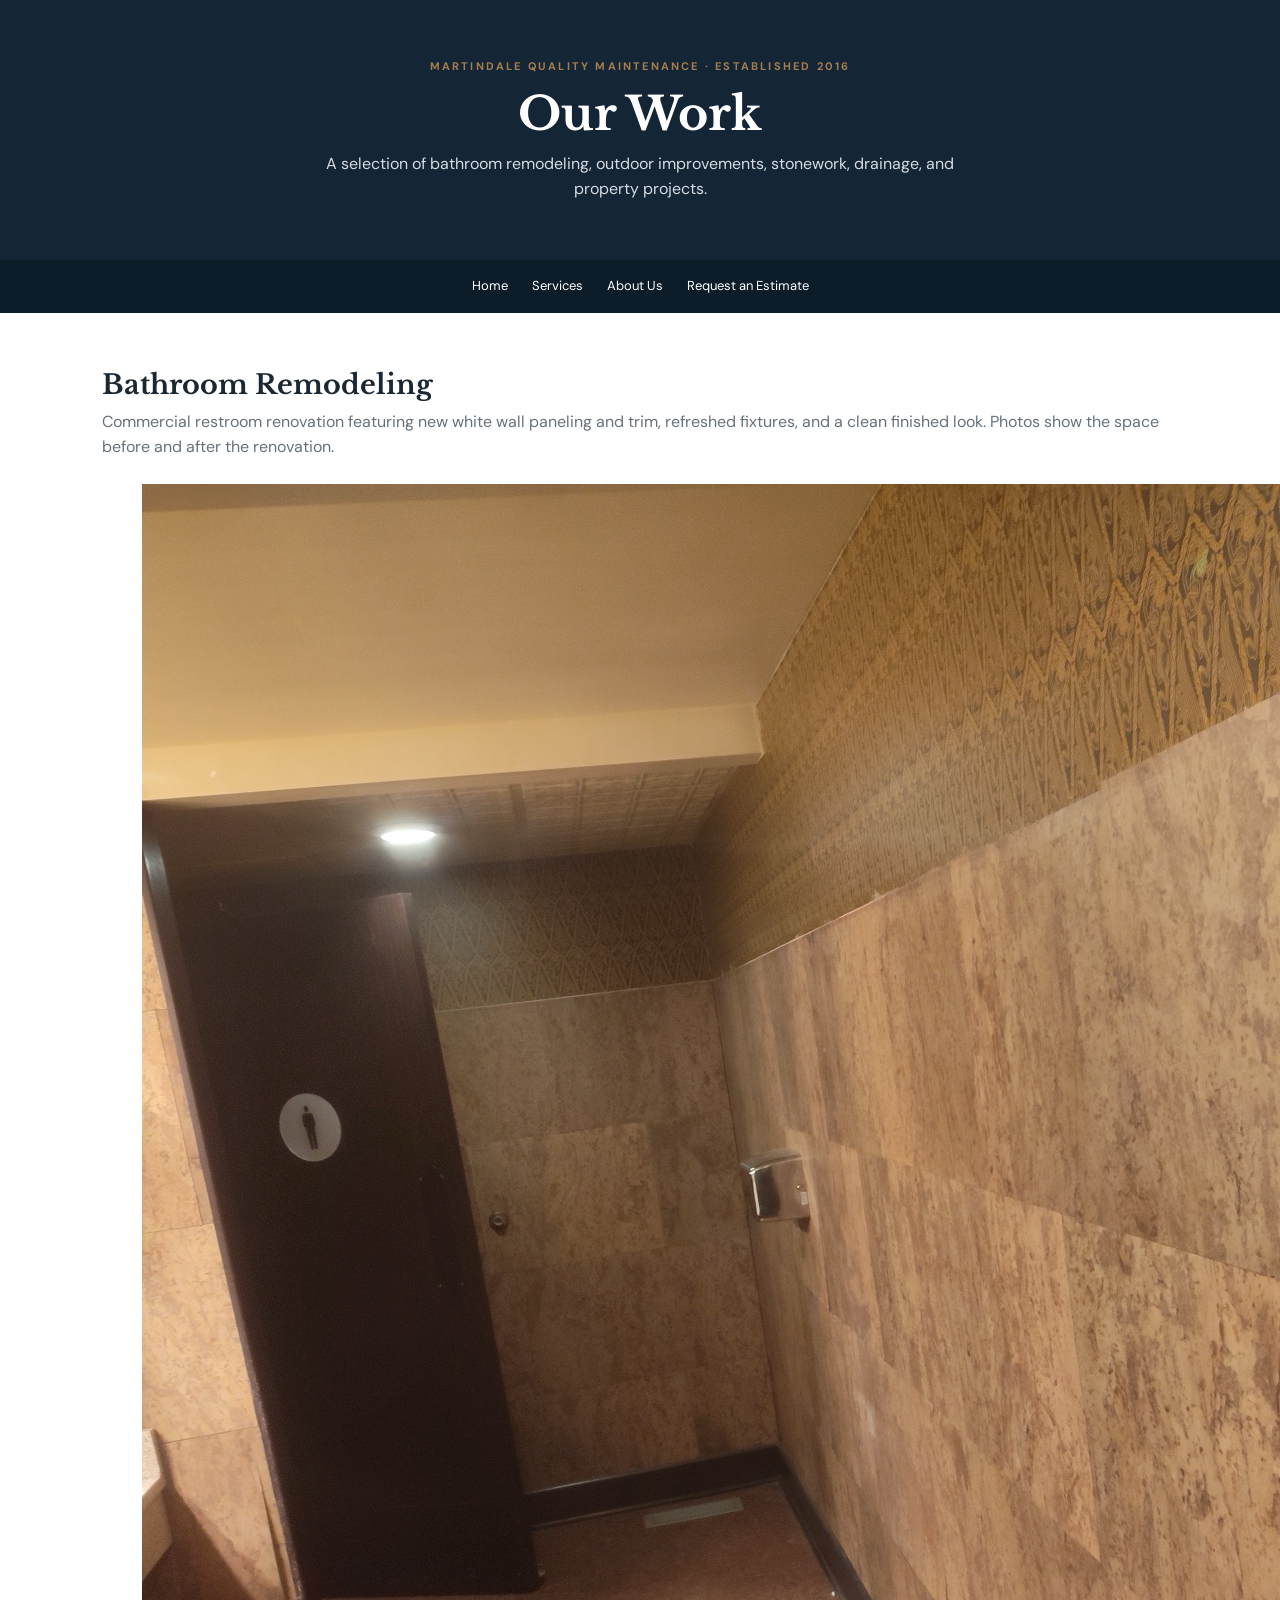
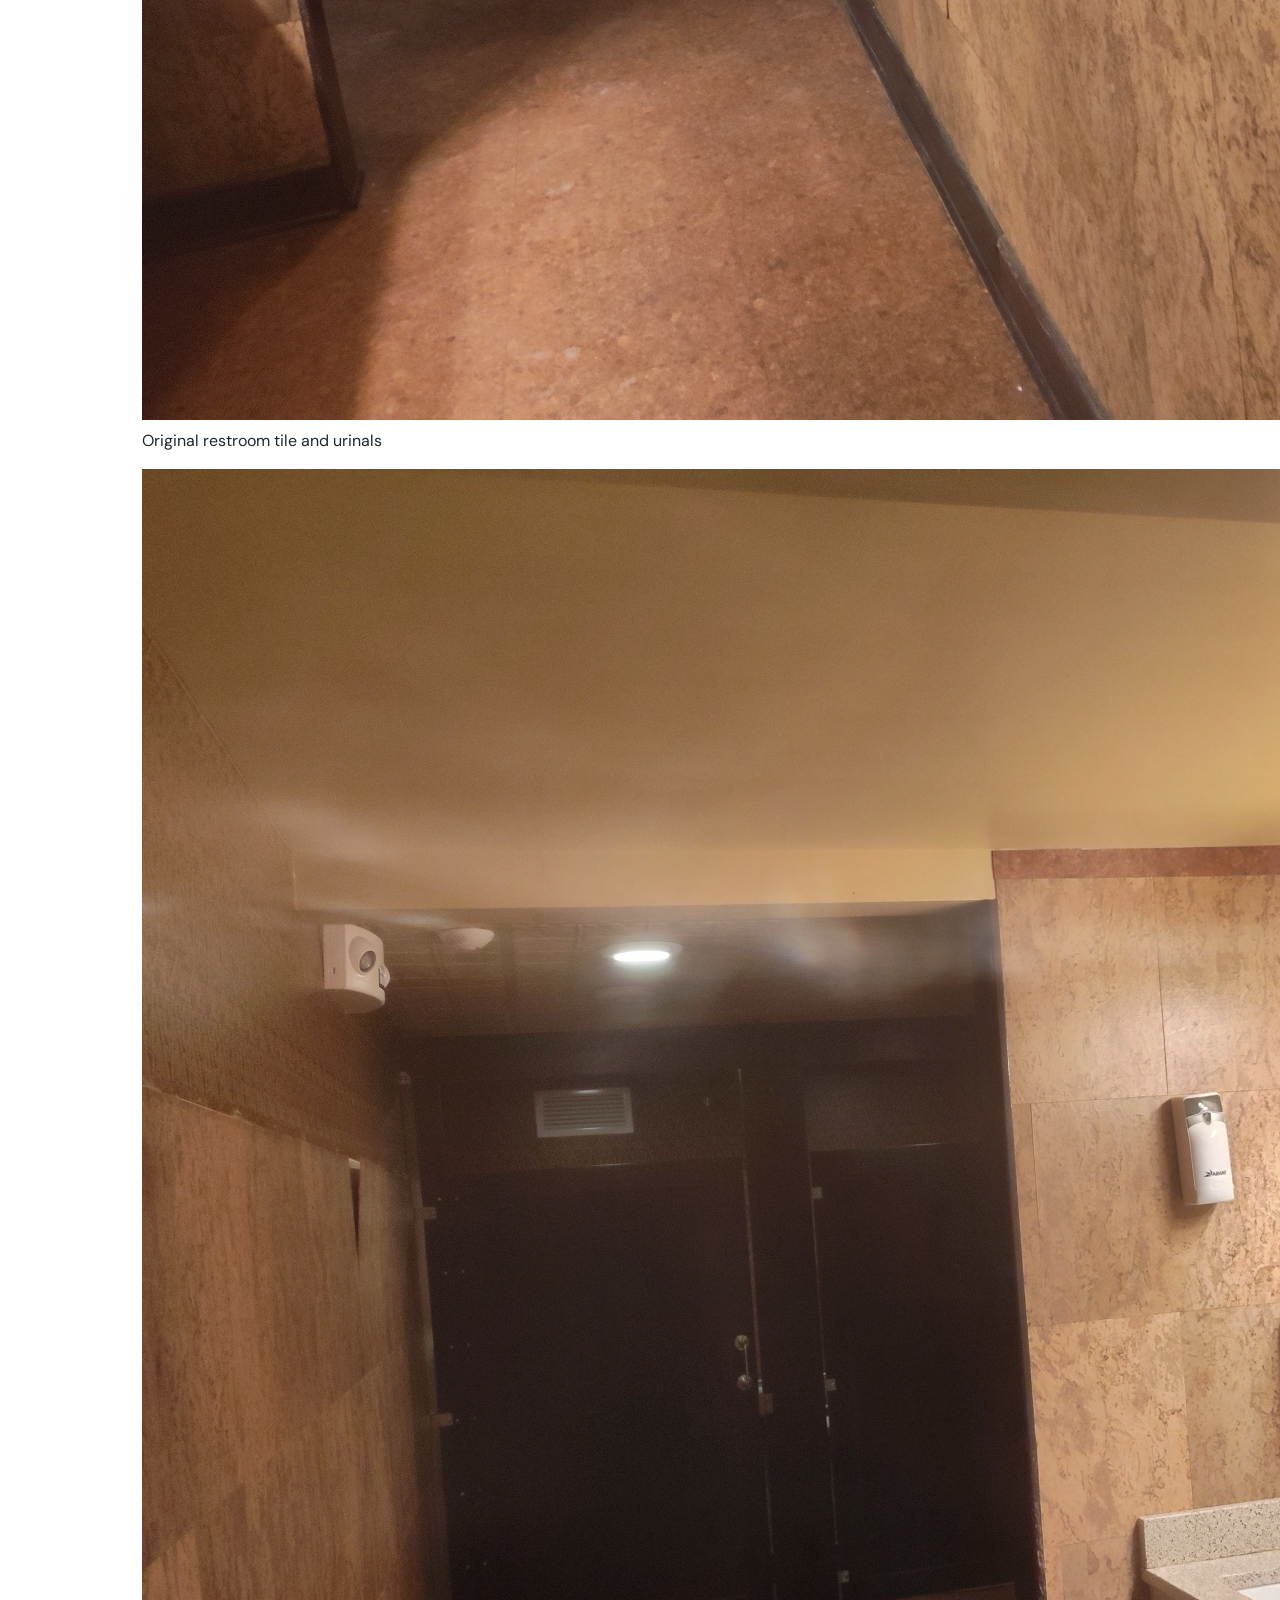
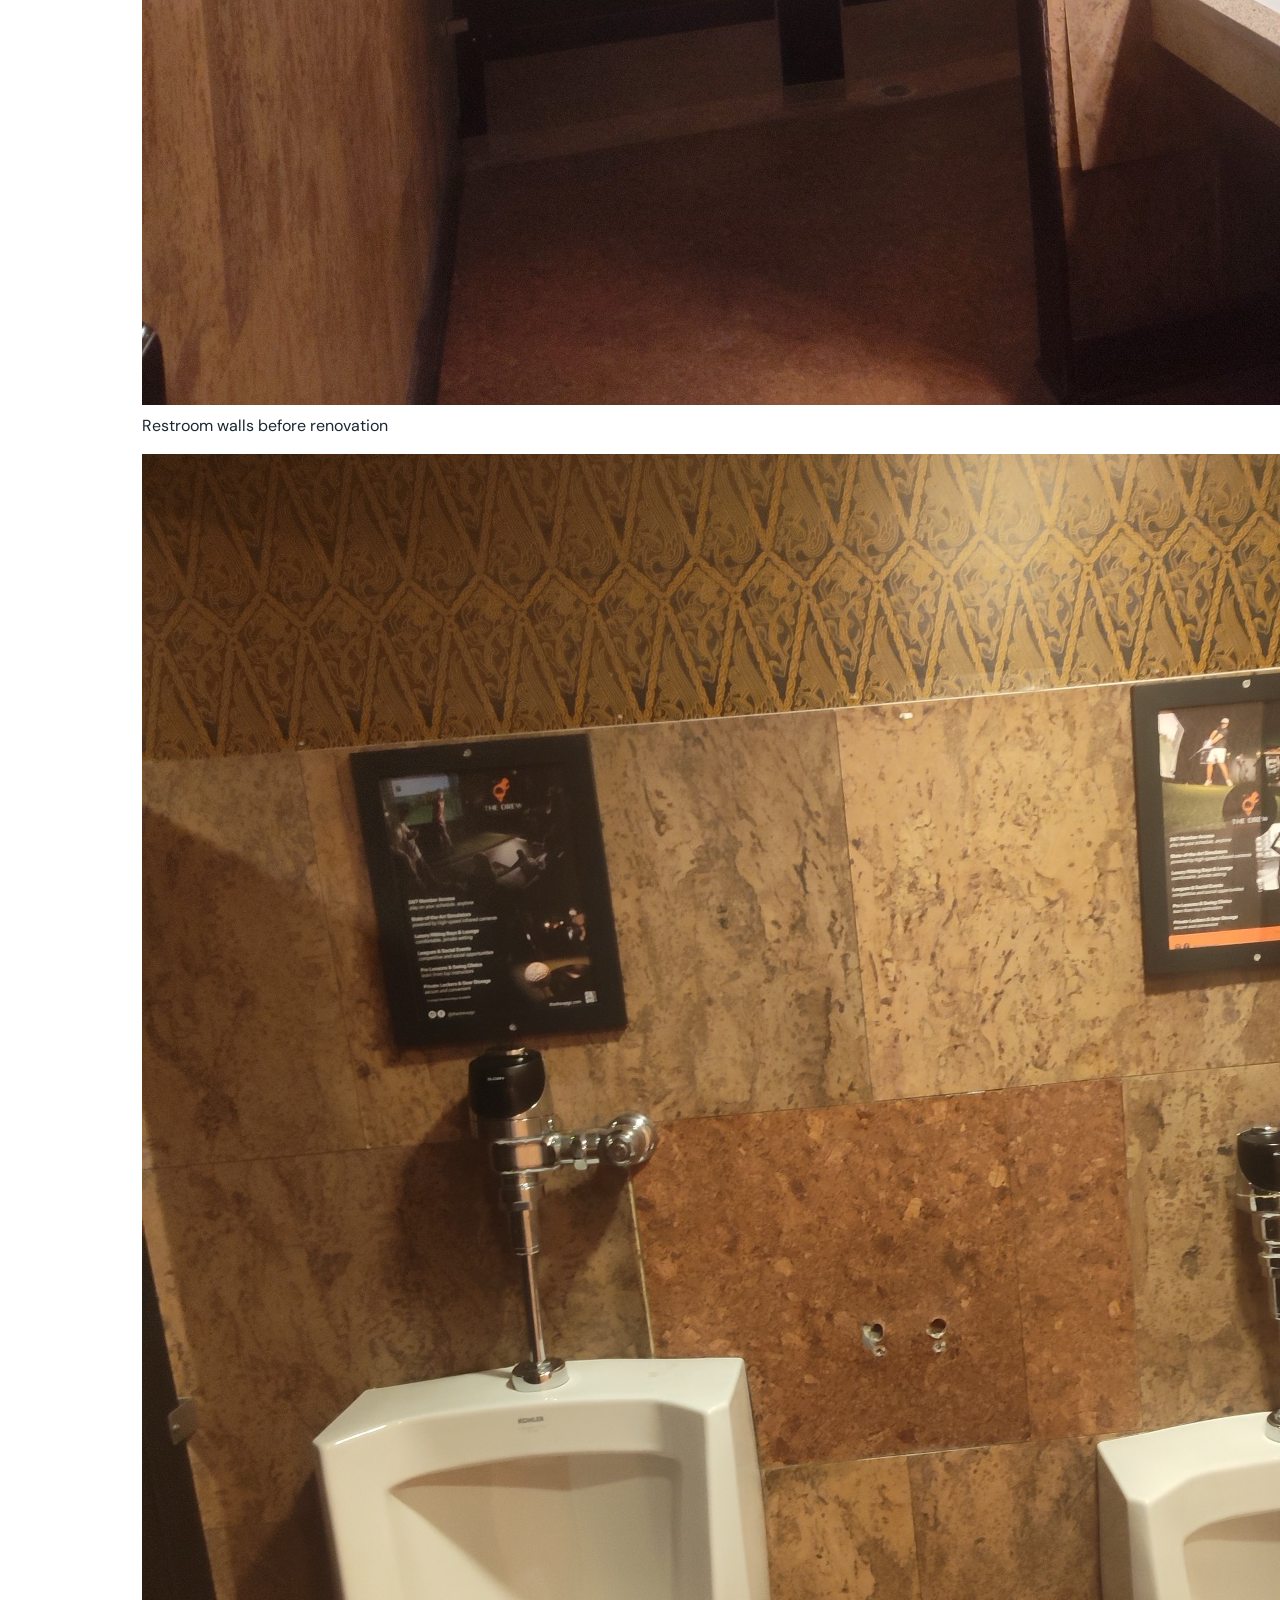
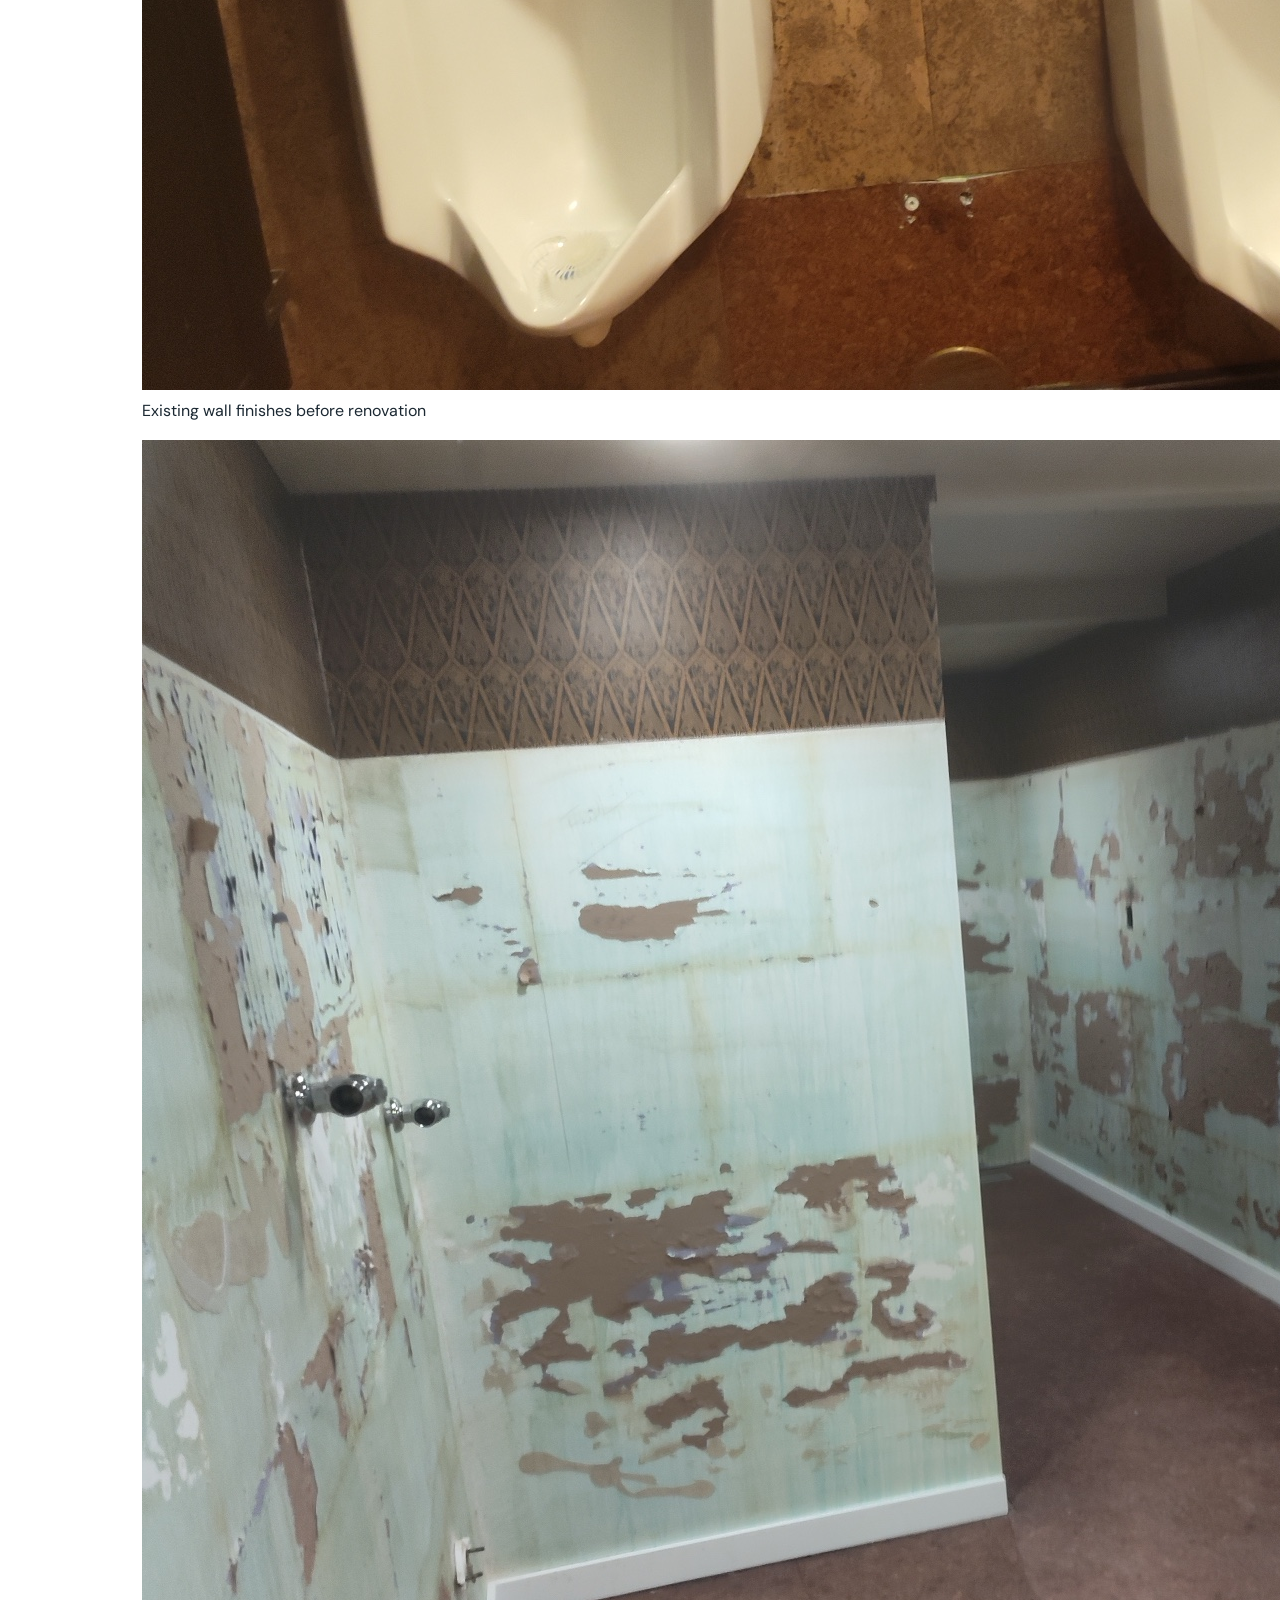
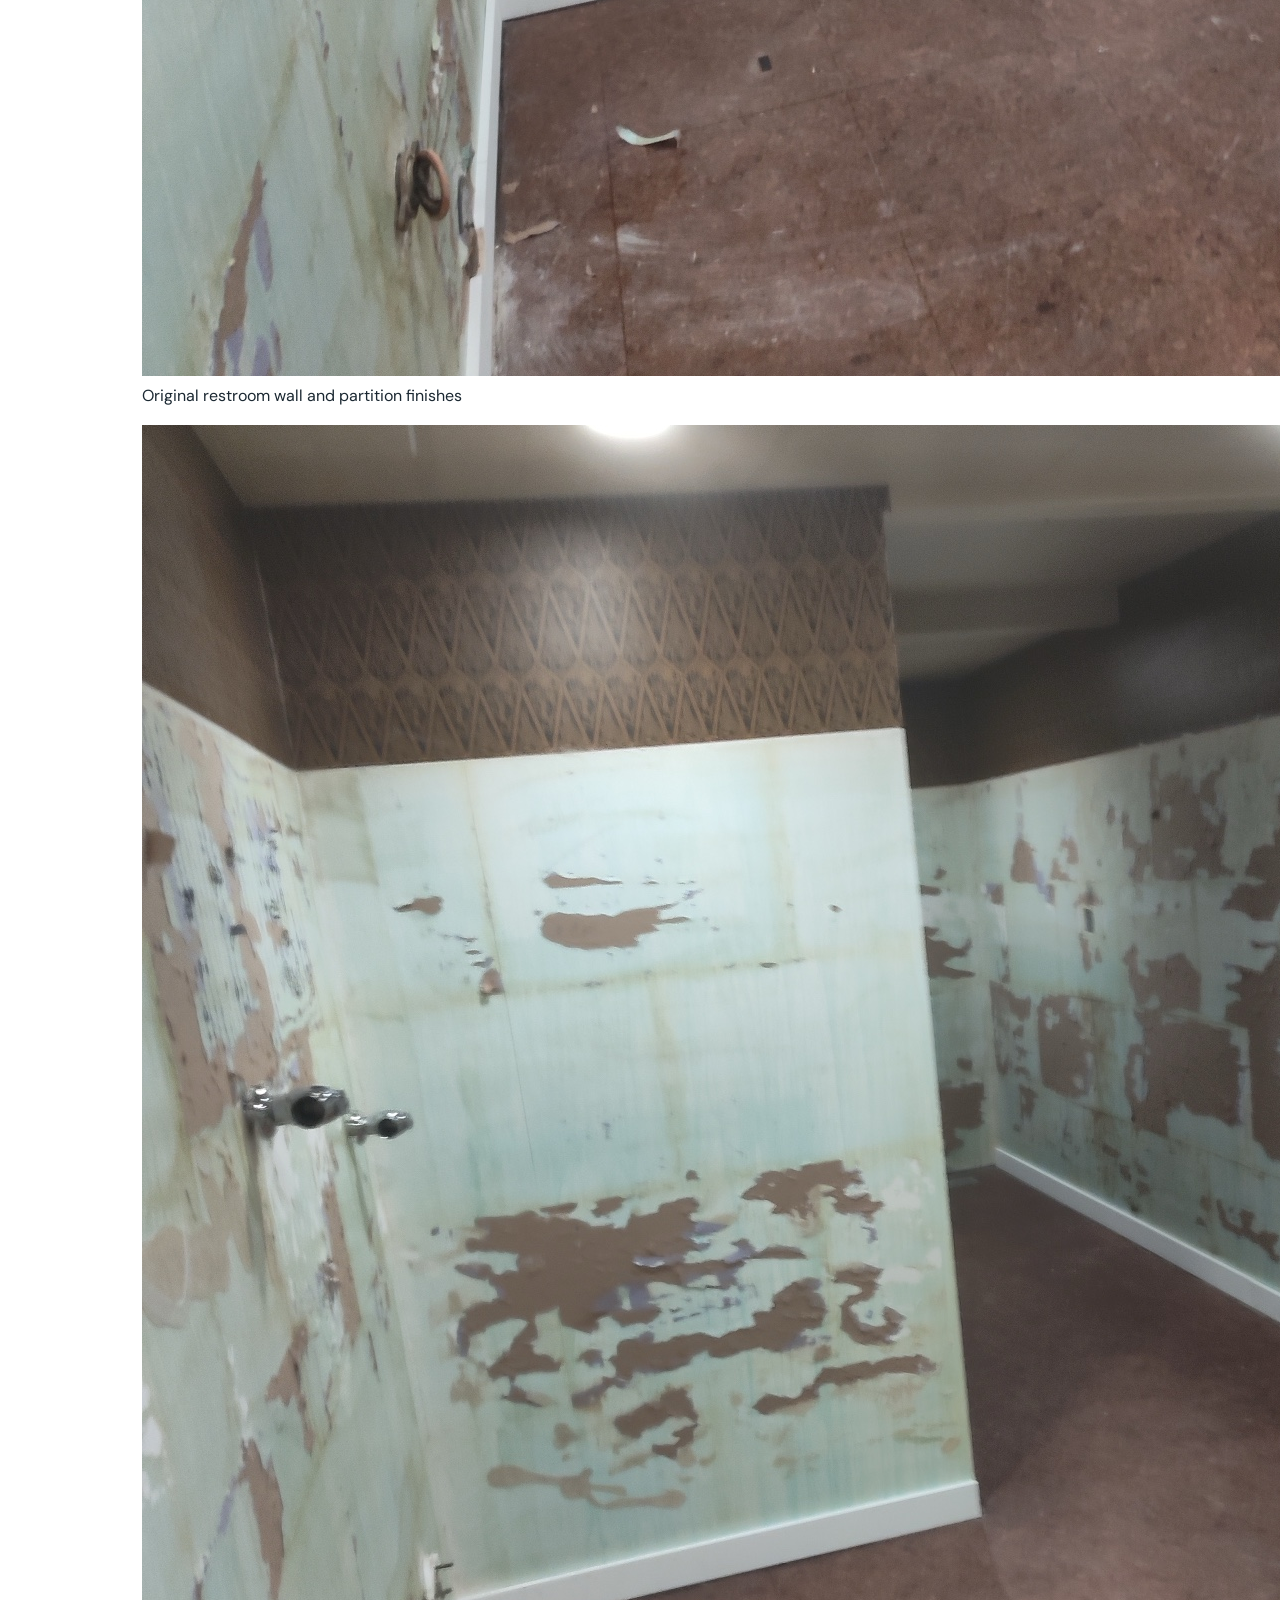
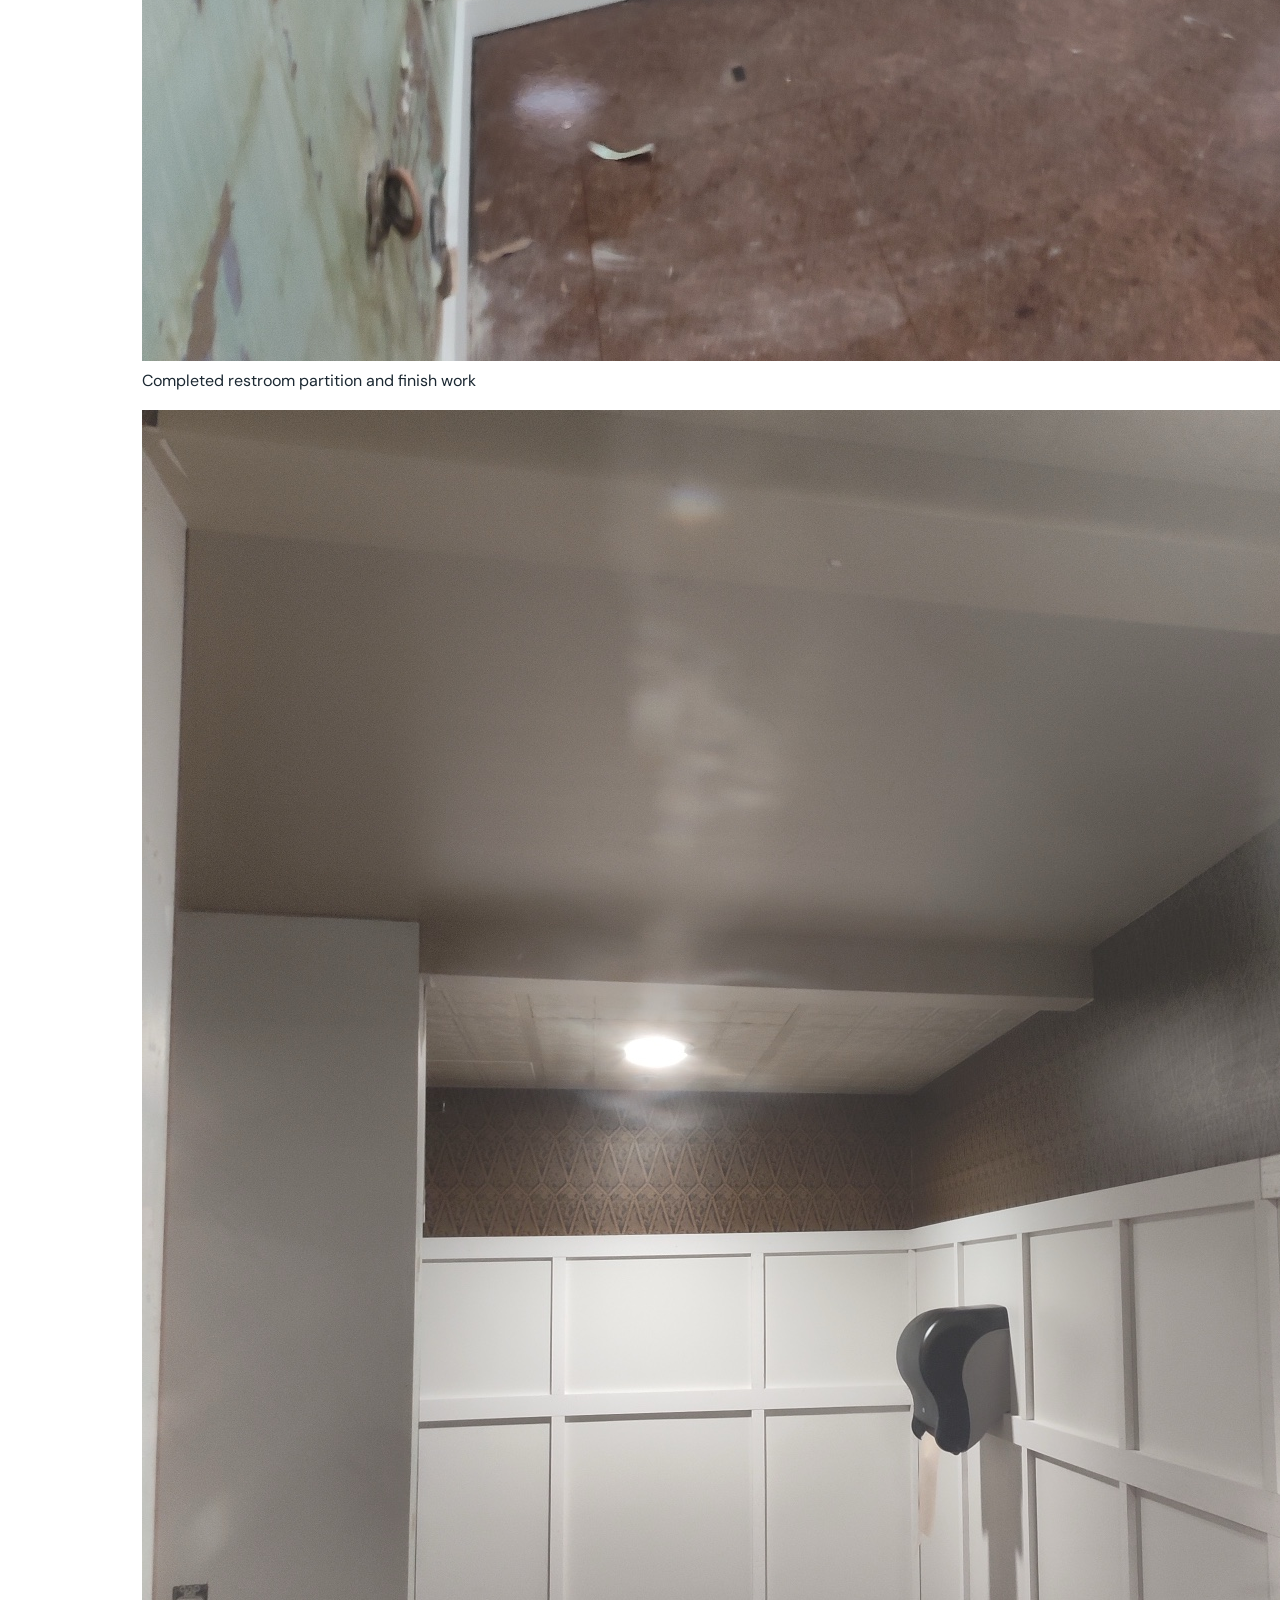
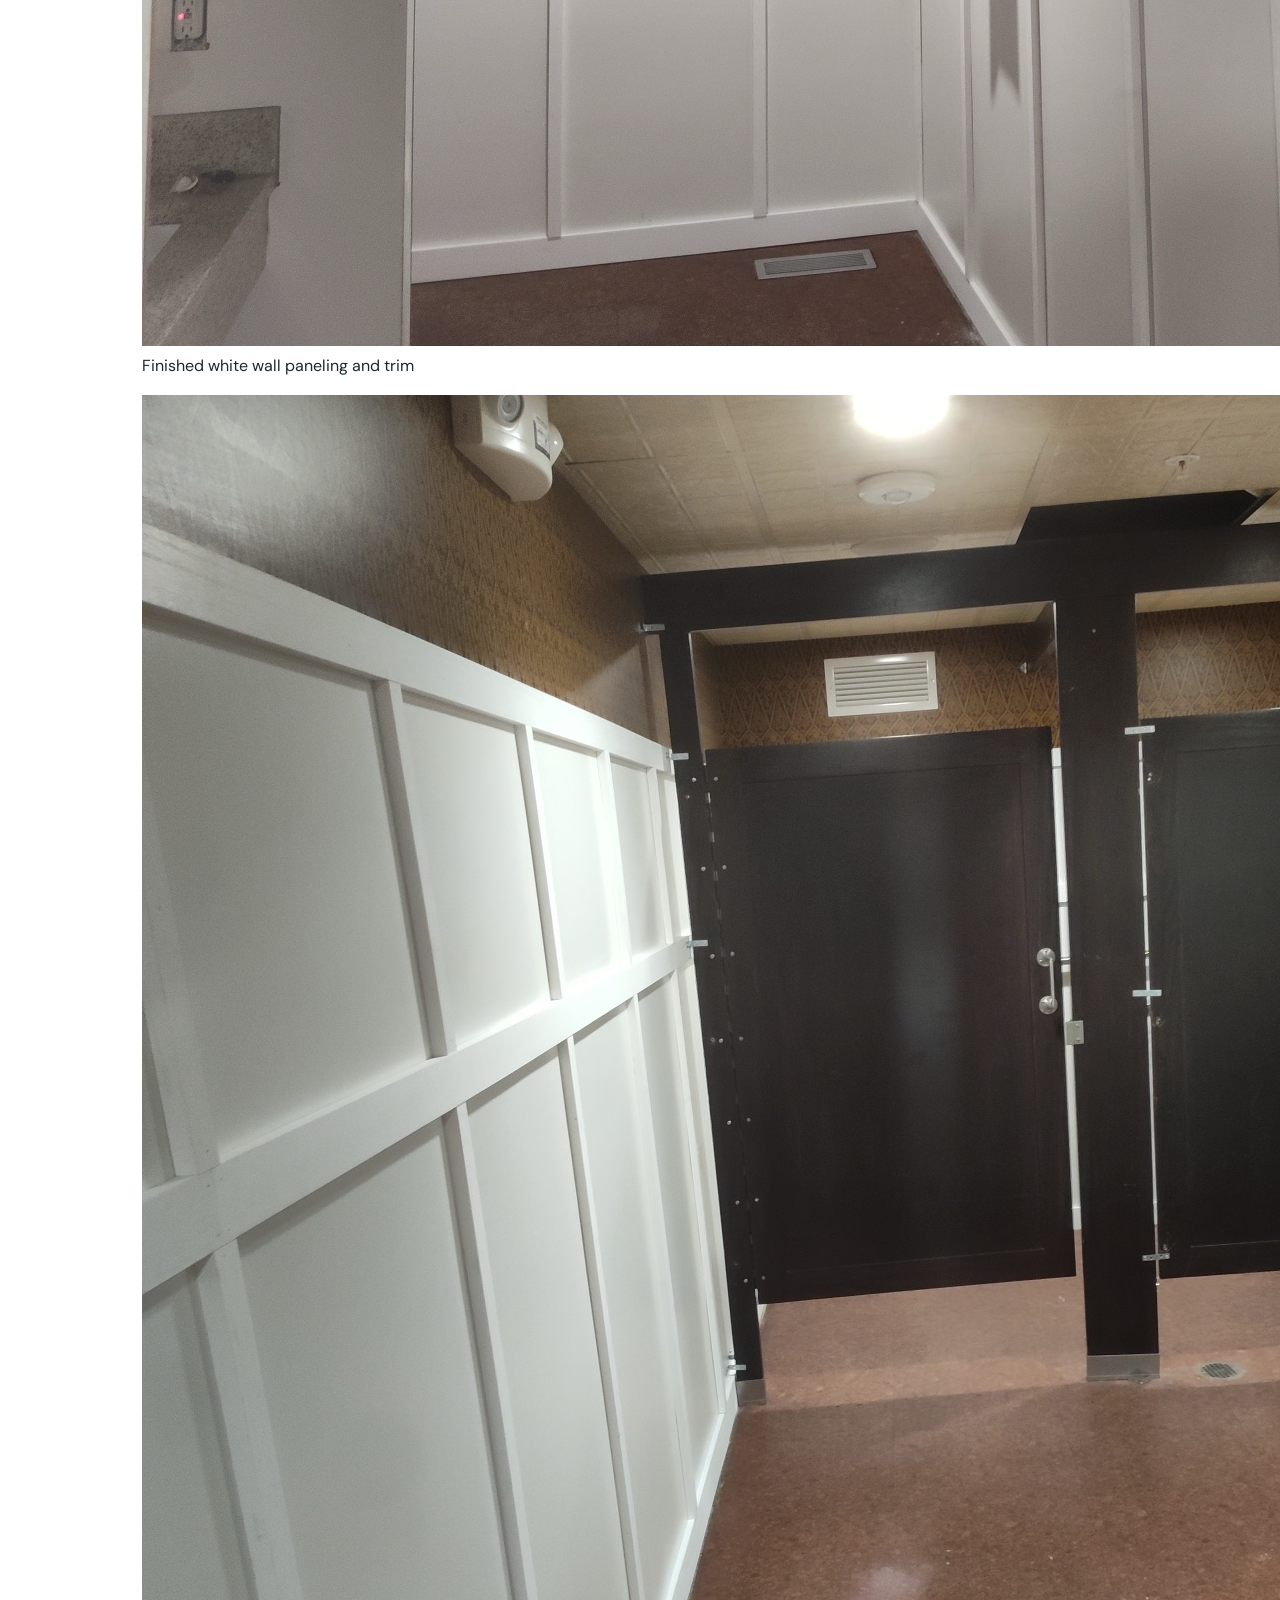
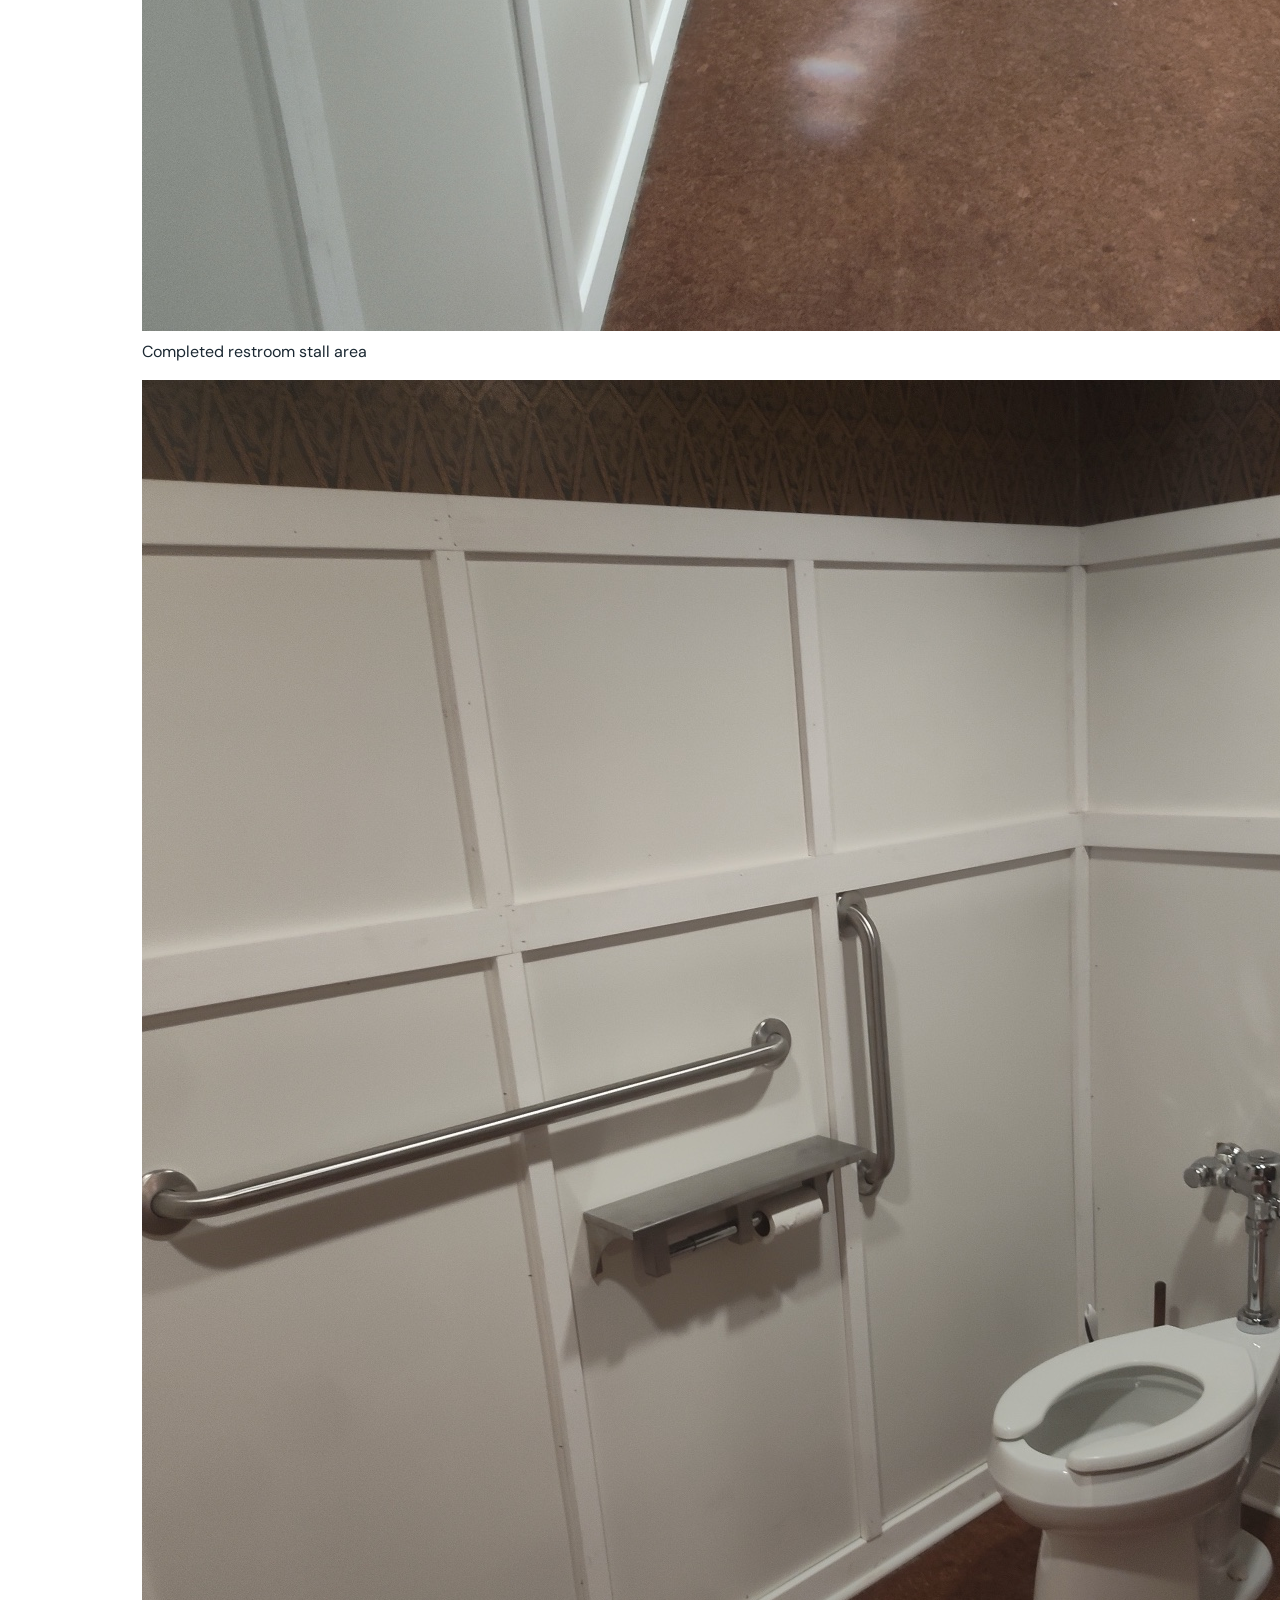
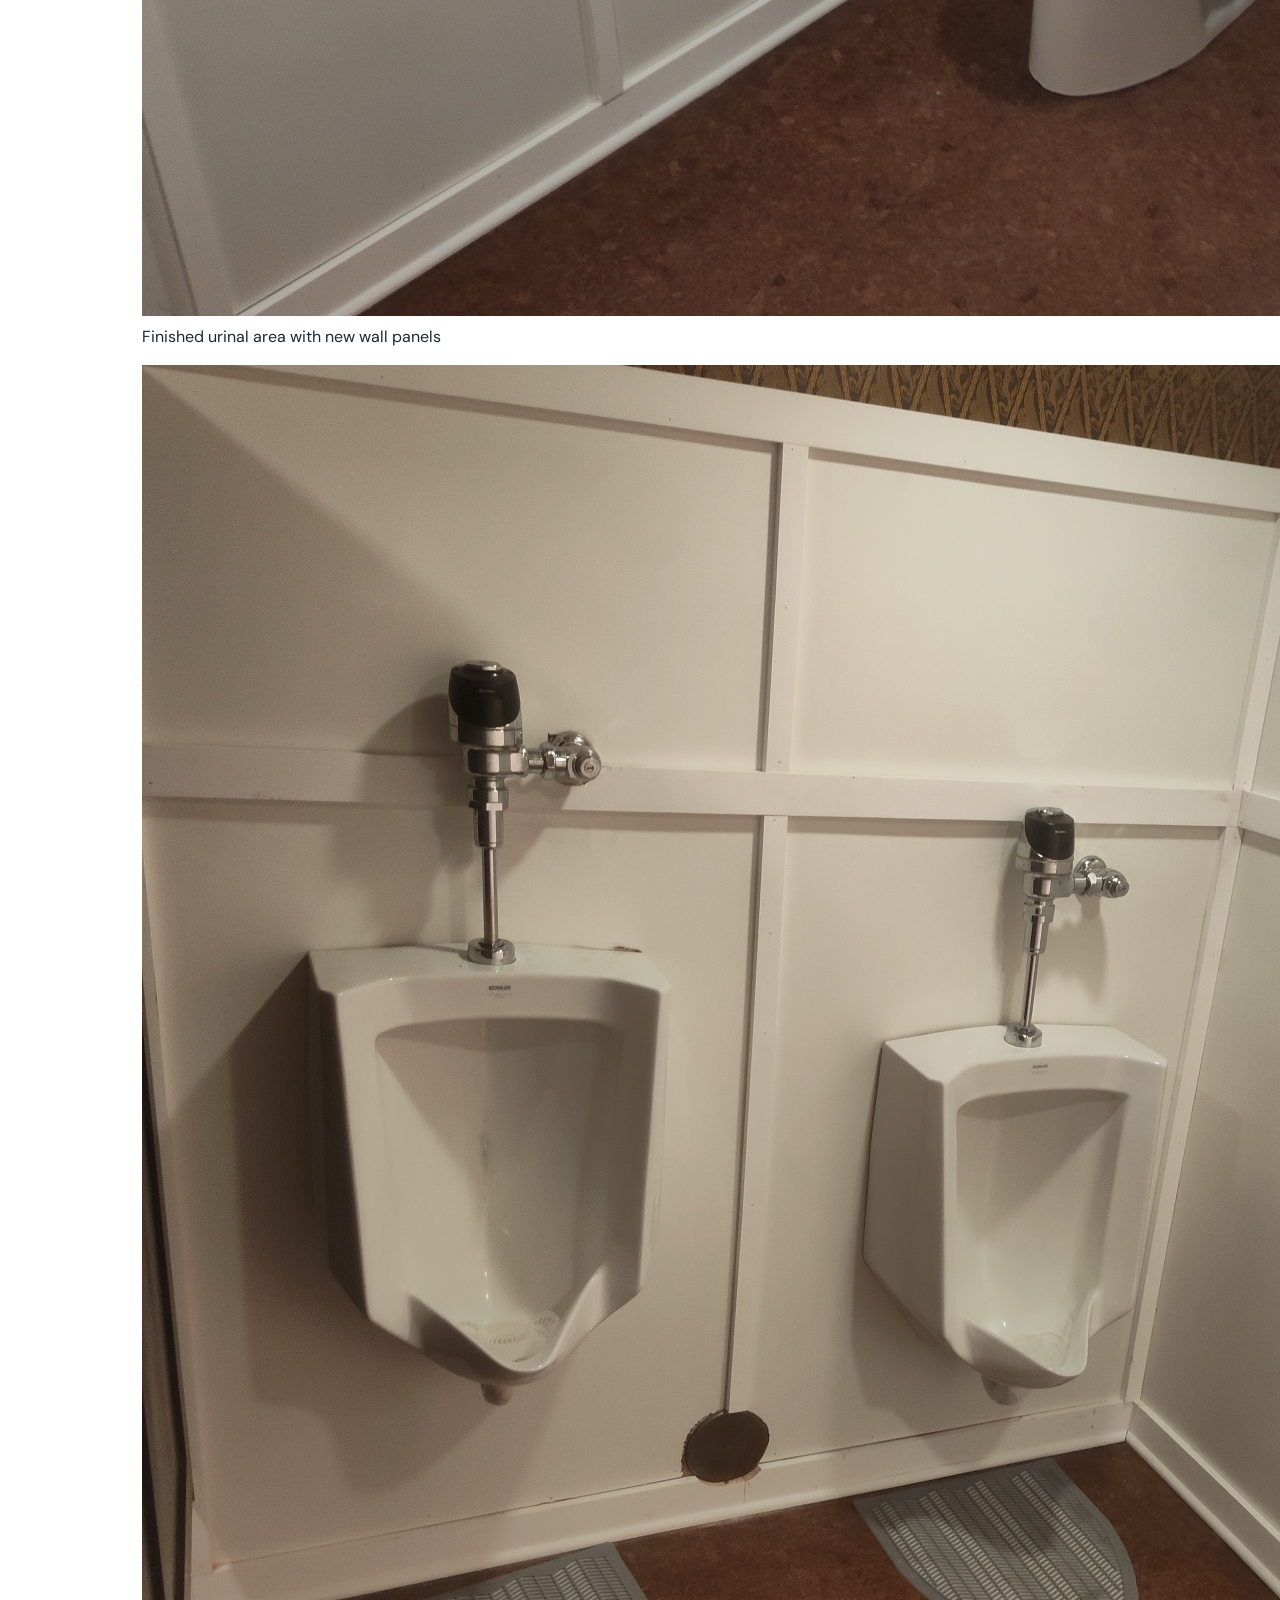
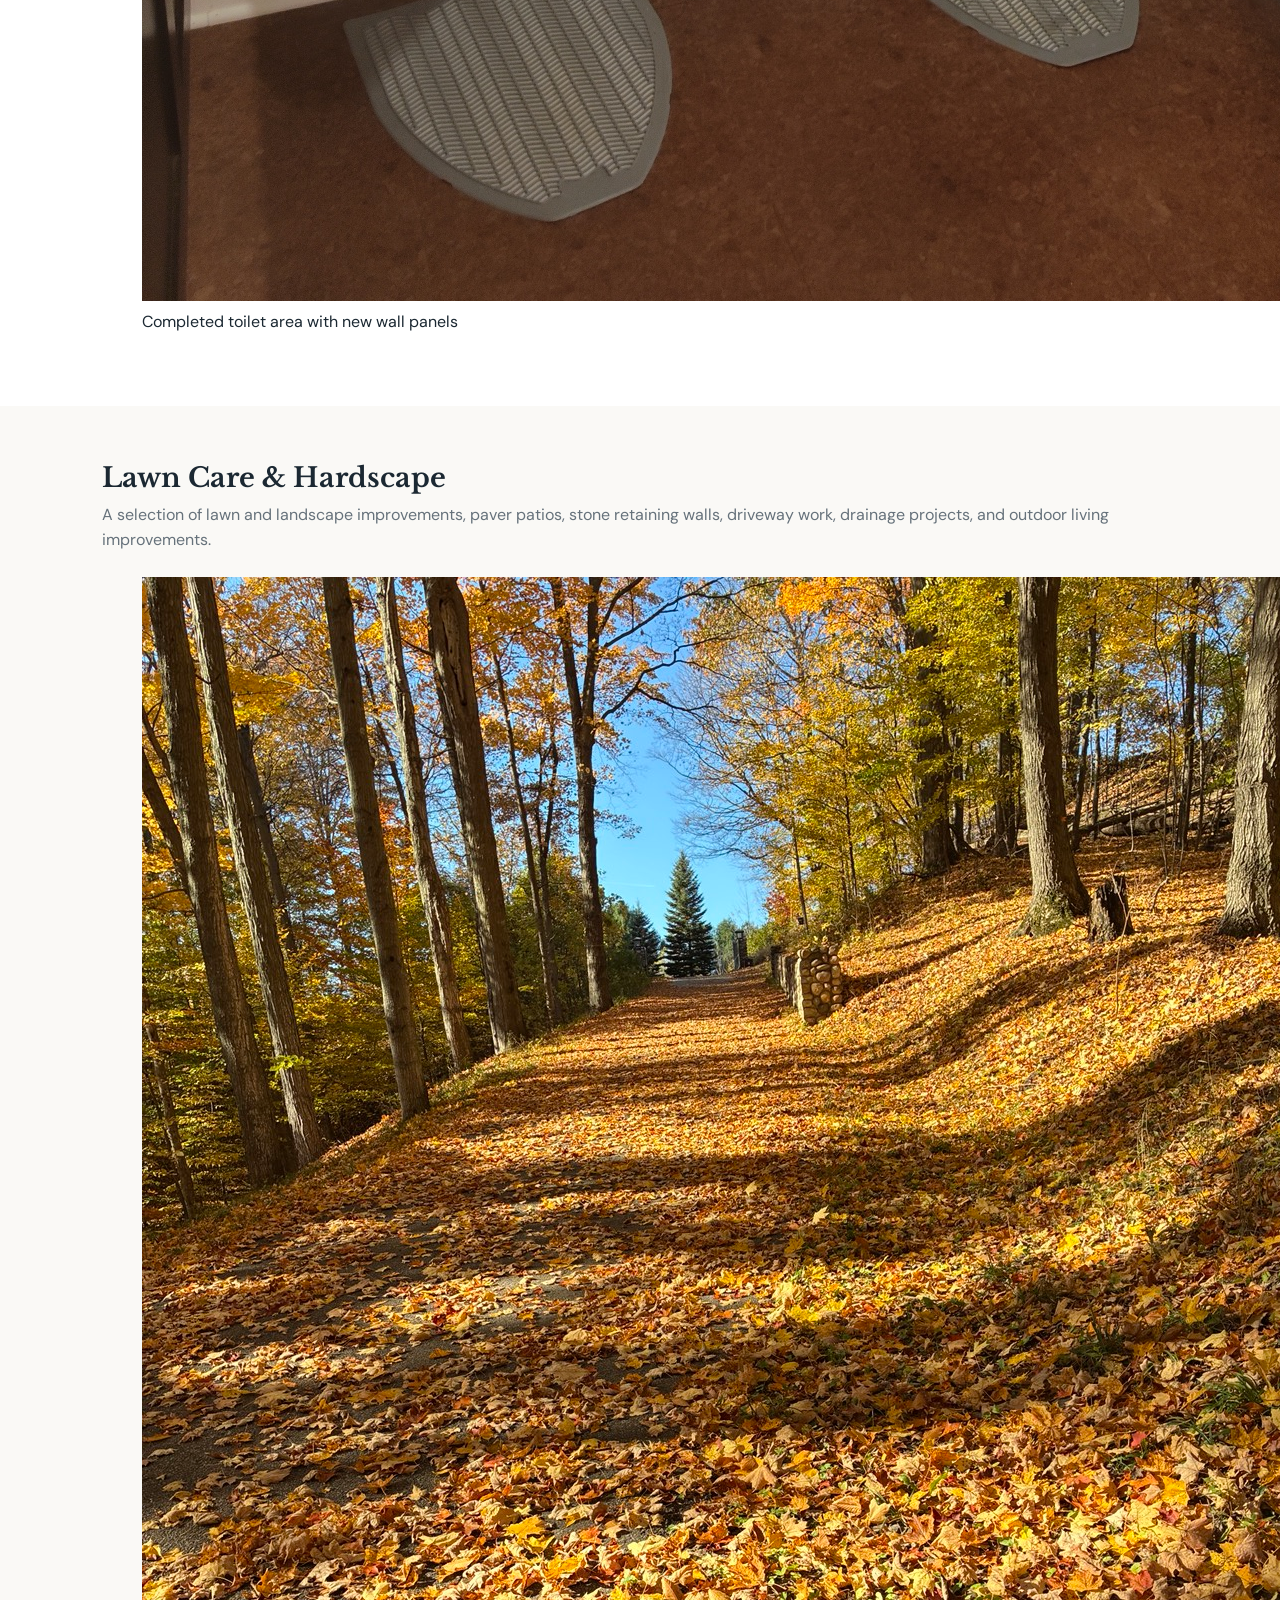
==== our-work.html @ 3cc6ea12 "Add files via upload" ====
<!doctype html>
<html lang="en">
<head>
<meta charset="utf-8"><meta name="viewport" content="width=device-width, initial-scale=1">
<meta name="description" content="Real project photos from Martindale Quality Maintenance in Traverse City and Northern Michigan.">
<title>Our Work | Martindale Quality Maintenance</title><link rel="stylesheet" href="styles.css">
</head>
<body>
<header class="gallery-page-hero"><div class="section-kicker">MARTINDALE QUALITY MAINTENANCE · ESTABLISHED 2016</div><h1>Our Work</h1><p>A selection of bathroom remodeling, outdoor improvements, stonework, drainage, and property projects.</p></header>
<nav class="gallery-page-nav" aria-label="Gallery navigation"><a href="index.html">Home</a><a href="index.html#services">Services</a><a href="index.html#about">About Us</a><a href="index.html#contact">Request an Estimate</a></nav>
<main>

<section class="project-section" id="bathroom-remodels"><h2>Bathroom Remodeling</h2><p>Commercial restroom renovation featuring new white wall paneling and trim, refreshed fixtures, and a clean finished look. Photos show the space before and after the renovation.</p><div class="work-photo-grid">
<figure class="work-photo"><img src="project-photos/bathroom-remodel-01.jpeg" alt="Original restroom tile and urinals" loading="lazy"><figcaption>Original restroom tile and urinals</figcaption></figure><figure class="work-photo"><img src="project-photos/bathroom-remodel-02.jpeg" alt="Restroom walls before renovation" loading="lazy"><figcaption>Restroom walls before renovation</figcaption></figure><figure class="work-photo"><img src="project-photos/bathroom-remodel-03.jpeg" alt="Existing wall finishes before renovation" loading="lazy"><figcaption>Existing wall finishes before renovation</figcaption></figure><figure class="work-photo"><img src="project-photos/bathroom-remodel-04.jpeg" alt="Original restroom wall and partition finishes" loading="lazy"><figcaption>Original restroom wall and partition finishes</figcaption></figure><figure class="work-photo"><img src="project-photos/bathroom-remodel-05.jpeg" alt="Completed restroom partition and finish work" loading="lazy"><figcaption>Completed restroom partition and finish work</figcaption></figure><figure class="work-photo"><img src="project-photos/bathroom-remodel-06.jpeg" alt="Finished white wall paneling and trim" loading="lazy"><figcaption>Finished white wall paneling and trim</figcaption></figure><figure class="work-photo"><img src="project-photos/bathroom-remodel-07.jpeg" alt="Completed restroom stall area" loading="lazy"><figcaption>Completed restroom stall area</figcaption></figure><figure class="work-photo"><img src="project-photos/bathroom-remodel-08.jpeg" alt="Finished urinal area with new wall panels" loading="lazy"><figcaption>Finished urinal area with new wall panels</figcaption></figure><figure class="work-photo"><img src="project-photos/bathroom-remodel-09.jpeg" alt="Completed toilet area with new wall panels" loading="lazy"><figcaption>Completed toilet area with new wall panels</figcaption></figure></div></section>
<section class="project-section" id="outdoor-living"><h2>Lawn Care &amp; Hardscape</h2><p>A selection of lawn and landscape improvements, paver patios, stone retaining walls, driveway work, drainage projects, and outdoor living improvements.</p><div class="work-photo-grid"><figure class="work-photo"><img src="project-photos/wooded-driveway-fall-01.jpeg" alt="Wooded driveway in fall" loading="lazy"><figcaption>Wooded driveway in fall</figcaption></figure><figure class="work-photo"><img src="project-photos/wooded-driveway-fall-02.jpeg" alt="Wooded driveway approach" loading="lazy"><figcaption>Wooded driveway approach</figcaption></figure><figure class="work-photo"><img src="project-photos/stone-retaining-wall-driveway-01.jpeg" alt="Stone retaining wall along driveway" loading="lazy"><figcaption>Stone retaining wall along driveway</figcaption></figure><figure class="work-photo"><img src="project-photos/stone-retaining-wall-driveway-02.jpeg" alt="Driveway and retaining wall from another angle" loading="lazy"><figcaption>Driveway and retaining wall from another angle</figcaption></figure><figure class="work-photo"><img src="project-photos/drainage-installation-01.jpeg" alt="Drainage installation in progress" loading="lazy"><figcaption>Drainage installation in progress</figcaption></figure><figure class="work-photo"><img src="project-photos/stone-drainage-finish-01.jpeg" alt="Finished stone and drainage area" loading="lazy"><figcaption>Finished stone and drainage area</figcaption></figure><figure class="work-photo"><img src="project-photos/landscape-lawn-work-01.jpeg" alt="Lawn and landscape work" loading="lazy"><figcaption>Lawn and landscape work</figcaption></figure><figure class="work-photo"><img src="project-photos/landscape-yard-project-01.jpeg" alt="Residential yard improvement" loading="lazy"><figcaption>Residential yard improvement</figcaption></figure><figure class="work-photo"><img src="project-photos/covered-porch-project.jpeg" alt="Covered porch and outdoor living area" loading="lazy"><figcaption>Covered porch and outdoor living area</figcaption></figure><figure class="work-photo"><img src="project-photos/paver-patio-project.jpeg" alt="Paver patio installation" loading="lazy"><figcaption>Paver patio installation</figcaption></figure><figure class="work-photo"><img src="project-photos/paver-patio-completed-wide.jpeg" alt="Completed large-format paver patio beside a dark-sided home" loading="lazy"><figcaption>Completed paver patio</figcaption></figure><figure class="work-photo"><img src="project-photos/paver-patio-edge-detail.jpeg" alt="Close view of paver patio edge and gravel border" loading="lazy"><figcaption>Paver patio edge and gravel border</figcaption></figure></div></section>
</main>
<footer><a class="footer-brand" href="index.html">MARTINDALE QUALITY MAINTENANCE</a><span>Established 2016 • Veteran Owned • Traverse City &amp; Northern Michigan</span><a href="mailto:martindalequalitymaintenance@gmail.com">martindalequalitymaintenance@gmail.com</a></footer>
</body></html>
---- styles.css ----
@import url('https://fonts.googleapis.com/css2?family=DM+Sans:wght@400;500;600;700&family=Libre+Baskerville:wght@400;700&display=swap');
:root{--navy:#142536;--navy2:#20394d;--cream:#f4f0e8;--gold:#c69b62;--ink:#1b2832;--muted:#66727b}
*{box-sizing:border-box}html{scroll-behavior:smooth;scroll-padding-top:18px}body{margin:0;color:var(--ink);font-family:'DM Sans',Arial,sans-serif;line-height:1.6;overflow-x:hidden}a{color:inherit;text-decoration:none}
.visual-header{position:relative;background:#10283d;color:#fff;width:100%;line-height:0}.homepage-face{display:block;width:100%;max-width:100%;height:auto;object-fit:contain}.face-nav{position:absolute;z-index:5;top:0;right:0;width:49%;height:12.5%;display:grid;grid-template-columns:repeat(5,1fr);gap:0;padding:0;margin:0;background:transparent;border:0}.face-nav a,.phone-hotspot{display:block;width:100%;height:100%;overflow:hidden;text-indent:-9999px;color:transparent;background:transparent}.face-nav a:focus-visible,.phone-hotspot:focus-visible{outline:3px solid #e3b16c;outline-offset:-5px;background:rgba(255,255,255,.12)}.phone-hotspot{position:absolute;z-index:6;left:28%;top:1.8%;width:21%;height:10%}.estimate-hotspot{position:absolute;z-index:6;left:31%;top:61.5%;width:38%;height:12%;display:block;background:transparent;border-radius:14px}.estimate-hotspot:focus-visible{outline:4px solid #e3b16c;outline-offset:2px}
.section{padding:90px max(8vw,26px)}.section-kicker{font-size:11px;letter-spacing:.2em;font-weight:700;color:#a57e4e}.intro{text-align:center;max-width:850px;margin:auto}.intro h2,.section h2,.contact-section h2{font:700 clamp(30px,4vw,44px)/1.2 'Libre Baskerville',Georgia,serif;margin:14px 0}.intro p{max-width:650px;margin:0 auto;color:var(--muted)}
.services{background:#faf9f6}.section-heading{display:flex;justify-content:space-between;align-items:end;gap:30px;margin-bottom:35px}.section-heading p{max-width:370px;color:var(--muted);font-size:14px}.cards{display:grid;grid-template-columns:repeat(3,1fr);gap:16px}.card{background:white;border:1px solid #e8e3da;padding:28px;min-height:190px}.card-icon{font-size:30px;color:#a57e4e}.card h3{font:700 17px 'Libre Baskerville',serif;margin:12px 0 8px}.card p{font-size:13px;color:var(--muted);margin:0}
.about-band{background:var(--navy);color:#fff;padding:75px 9vw}.about-inner{max-width:1000px;margin:auto;display:grid;grid-template-columns:190px 1fr;gap:55px;align-items:center}.about-mark{height:160px;width:160px;border:2px solid var(--gold);display:grid;place-items:center;font:700 38px 'Libre Baskerville',serif;position:relative}.about-mark span{position:absolute;bottom:20px;font-size:16px;color:var(--gold)}.about-inner h2{font:700 36px/1.2 'Libre Baskerville',serif;margin:12px 0}.about-inner p{max-width:680px;color:#d3dce2;font-size:14px}.text-link{display:inline-block;color:#e0bd8c;font-weight:700;font-size:13px;margin-top:10px}
.work{text-align:center}.gallery-note{color:var(--muted);font-size:14px}.gallery-grid{display:grid;grid-template-columns:repeat(3,1fr);gap:14px;margin-top:30px}.gallery-tile{height:220px;display:flex;align-items:end;padding:18px;text-align:left;color:#fff;font-weight:700;transition:transform .18s ease,box-shadow .18s ease;cursor:pointer}.gallery-tile:hover,.gallery-tile:focus-visible{transform:translateY(-4px);box-shadow:0 10px 24px rgba(0,0,0,.18)}.gallery-tile b{display:block;font-size:11px;letter-spacing:.08em;text-transform:uppercase;color:#f0d1a4;margin-top:7px}background:linear-gradient(0deg,rgba(10,24,34,.8),transparent 70%),linear-gradient(135deg,#738077,#293f4b)}.tile-two{background:linear-gradient(0deg,rgba(10,24,34,.8),transparent 70%),linear-gradient(135deg,#b4a18a,#4d5b5b)}.tile-three{background:linear-gradient(0deg,rgba(10,24,34,.8),transparent 70%),linear-gradient(135deg,#9b8c77,#293d49)}
.contact-section{background:#eae5db;padding:80px max(8vw,26px);display:grid;grid-template-columns:1fr 1fr;gap:70px}.contact-copy>p{color:var(--muted);max-width:420px}.contact-detail{margin-top:22px;display:flex;flex-direction:column}.contact-detail small{font-size:10px;letter-spacing:.18em;color:#987348;font-weight:700}.contact-detail a,.contact-detail span{font-weight:700}.estimate-form{background:#fff;padding:30px;display:grid;gap:14px}.estimate-form label{display:grid;gap:6px;font-size:12px;font-weight:700}.estimate-form input,.estimate-form select,.estimate-form textarea{width:100%;border:1px solid #d9d7d1;padding:12px;font:14px 'DM Sans',sans-serif;background:#fff;color:var(--ink)}.estimate-form textarea{resize:vertical}.button{display:inline-flex;align-items:center;justify-content:center;padding:14px 22px;font:700 13px 'DM Sans',sans-serif;letter-spacing:.04em;border:1px solid transparent;cursor:pointer}.button-light{background:var(--gold);color:#172635}.button-light:hover{background:#d8b783}.estimate-form .button{width:100%;border:0}.form-hint{font-size:10px;color:#777;margin:0}footer{background:#0d1c29;color:#c9d1d7;padding:26px 6vw;display:flex;justify-content:space-between;gap:15px;flex-wrap:wrap;font-size:11px}.footer-brand{font-weight:700;letter-spacing:.08em;color:white}
@media(max-width:800px){.section{padding-top:65px;padding-bottom:65px}.section-heading{display:block}.cards{grid-template-columns:repeat(2,1fr)}.about-inner{grid-template-columns:1fr;gap:25px}.about-mark{width:120px;height:120px}.gallery-grid{grid-template-columns:1fr}.gallery-tile{height:180px}.contact-section{grid-template-columns:1fr;gap:35px}}
@media(max-width:600px){.face-nav{width:49%;height:12.5%}.phone-hotspot{left:28%;top:1.8%;width:21%;height:10%}.estimate-hotspot{left:31%;top:61.5%;width:38%;height:12%}.cards{grid-template-columns:1fr}.contact-section{padding-left:22px;padding-right:22px}.estimate-form{padding:20px}}

/* Project gallery page */
.gallery-page-hero{background:var(--navy);color:#fff;text-align:center;padding:58px 24px}.gallery-page-hero h1{font:700 clamp(30px,4vw,46px)/1.2 'Libre Baskerville',Georgia,serif;margin:10px 0}.gallery-page-hero p{color:#d5dce1;max-width:680px;margin:0 auto}.gallery-page-nav{display:flex;justify-content:center;gap:24px;flex-wrap:wrap;padding:16px;background:#0d1c29;color:#fff;font-size:13px}.gallery-page-nav a:hover{color:#e0bd8c}.project-section{padding:55px max(8vw,26px);scroll-margin-top:20px}.project-section:nth-child(even){background:#faf9f6}.project-section h2{font:700 27px 'Libre Baskerville',Georgia,serif;margin:0 0 8px}.project-section>p{color:var(--muted);margin:0 0 24px}.photo-slots{display:grid;grid-template-columns:repeat(3,1fr);gap:16px}.photo-slot{min-height:210px;border:2px dashed #c8b99f;background:linear-gradient(135deg,#f1eee7,#e2ddd2);display:flex;flex-direction:column;align-items:center;justify-content:center;text-align:center;padding:18px;color:#6c6a63}.photo-slot strong{font:700 14px 'DM Sans',sans-serif;color:#344553}.photo-slot span{font-size:12px;margin-top:6px}.gallery-back{display:inline-block;margin-top:22px;color:#8d673e;font-weight:700}@media(max-width:700px){.photo-slots{grid-template-columns:1fr}.photo-slot{min-height:170px}}
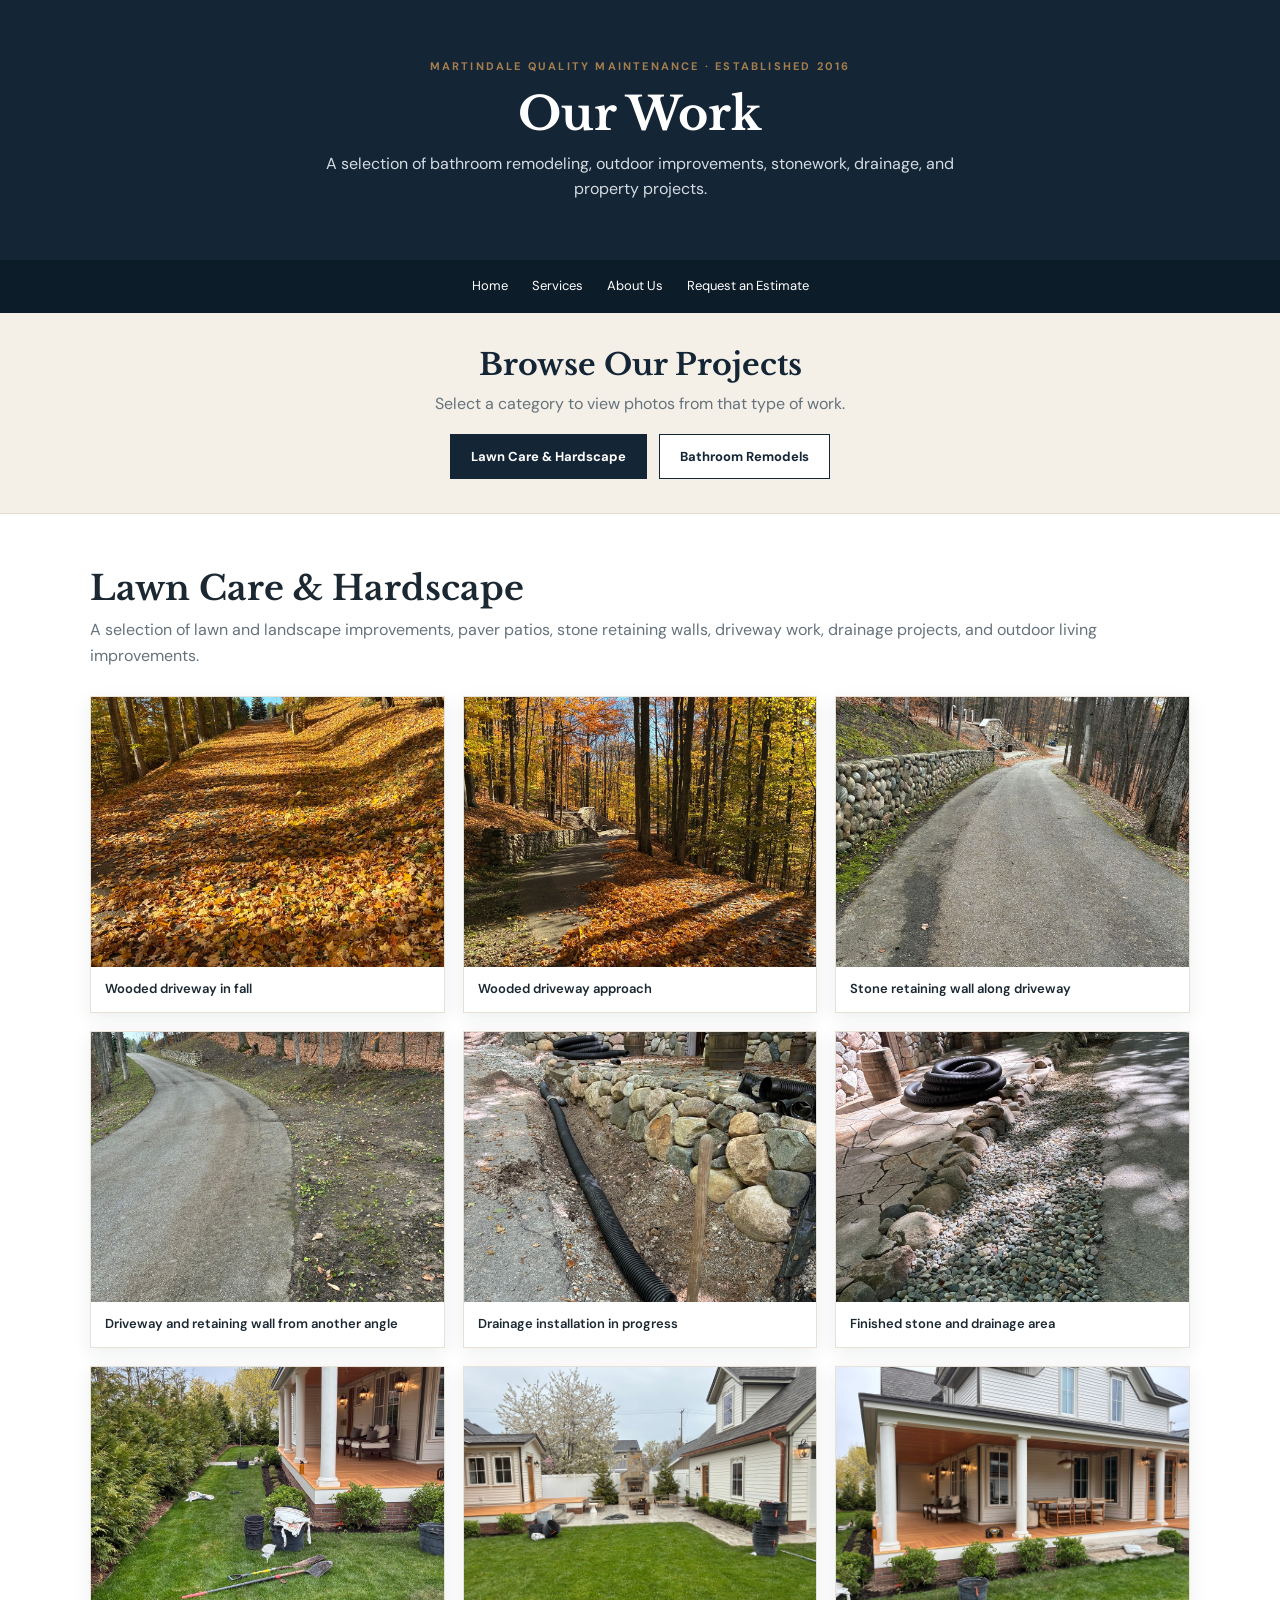
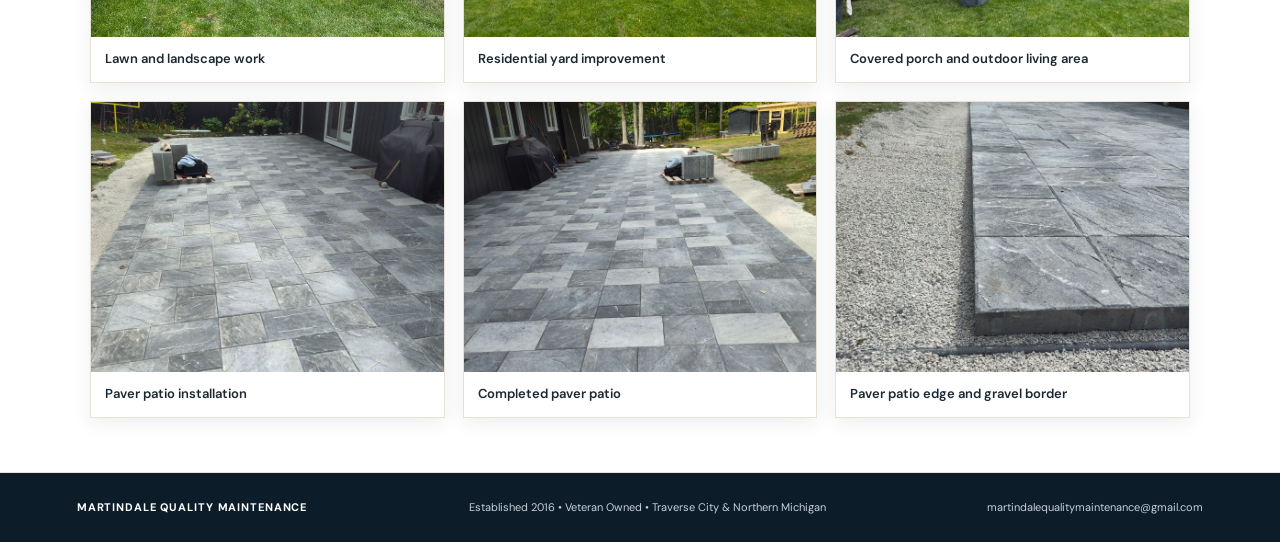
==== commit e1d53e6b: "Add files via upload" ====
--- a/our-work.html
+++ b/our-work.html
@@ -9,10 +9,19 @@
 <header class="gallery-page-hero"><div class="section-kicker">MARTINDALE QUALITY MAINTENANCE · ESTABLISHED 2016</div><h1>Our Work</h1><p>A selection of bathroom remodeling, outdoor improvements, stonework, drainage, and property projects.</p></header>
 <nav class="gallery-page-nav" aria-label="Gallery navigation"><a href="index.html">Home</a><a href="index.html#services">Services</a><a href="index.html#about">About Us</a><a href="index.html#contact">Request an Estimate</a></nav>
 <main>
+<section class="gallery-category-picker" aria-label="Choose a project category">
+  <h2>Browse Our Projects</h2>
+  <p>Select a category to view photos from that type of work.</p>
+  <div class="gallery-category-buttons">
+    <button class="gallery-category-button is-active" type="button" data-gallery-choice="outdoor-living" aria-pressed="true">Lawn Care &amp; Hardscape</button>
+    <button class="gallery-category-button" type="button" data-gallery-choice="bathroom-remodels" aria-pressed="false">Bathroom Remodels</button>
+  </div>
+</section>
 
-<section class="project-section" id="bathroom-remodels"><h2>Bathroom Remodeling</h2><p>Commercial restroom renovation featuring new white wall paneling and trim, refreshed fixtures, and a clean finished look. Photos show the space before and after the renovation.</p><div class="work-photo-grid">
+<section class="project-section" id="bathroom-remodels" data-gallery="bathroom-remodels" hidden><h2>Bathroom Remodeling</h2><p>Commercial restroom renovation featuring new white wall paneling and trim, refreshed fixtures, and a clean finished look. Photos show the space before and after the renovation.</p><div class="work-photo-grid">
 <figure class="work-photo"><img src="project-photos/bathroom-remodel-01.jpeg" alt="Original restroom tile and urinals" loading="lazy"><figcaption>Original restroom tile and urinals</figcaption></figure><figure class="work-photo"><img src="project-photos/bathroom-remodel-02.jpeg" alt="Restroom walls before renovation" loading="lazy"><figcaption>Restroom walls before renovation</figcaption></figure><figure class="work-photo"><img src="project-photos/bathroom-remodel-03.jpeg" alt="Existing wall finishes before renovation" loading="lazy"><figcaption>Existing wall finishes before renovation</figcaption></figure><figure class="work-photo"><img src="project-photos/bathroom-remodel-04.jpeg" alt="Original restroom wall and partition finishes" loading="lazy"><figcaption>Original restroom wall and partition finishes</figcaption></figure><figure class="work-photo"><img src="project-photos/bathroom-remodel-05.jpeg" alt="Completed restroom partition and finish work" loading="lazy"><figcaption>Completed restroom partition and finish work</figcaption></figure><figure class="work-photo"><img src="project-photos/bathroom-remodel-06.jpeg" alt="Finished white wall paneling and trim" loading="lazy"><figcaption>Finished white wall paneling and trim</figcaption></figure><figure class="work-photo"><img src="project-photos/bathroom-remodel-07.jpeg" alt="Completed restroom stall area" loading="lazy"><figcaption>Completed restroom stall area</figcaption></figure><figure class="work-photo"><img src="project-photos/bathroom-remodel-08.jpeg" alt="Finished urinal area with new wall panels" loading="lazy"><figcaption>Finished urinal area with new wall panels</figcaption></figure><figure class="work-photo"><img src="project-photos/bathroom-remodel-09.jpeg" alt="Completed toilet area with new wall panels" loading="lazy"><figcaption>Completed toilet area with new wall panels</figcaption></figure></div></section>
-<section class="project-section" id="outdoor-living"><h2>Lawn Care &amp; Hardscape</h2><p>A selection of lawn and landscape improvements, paver patios, stone retaining walls, driveway work, drainage projects, and outdoor living improvements.</p><div class="work-photo-grid"><figure class="work-photo"><img src="project-photos/wooded-driveway-fall-01.jpeg" alt="Wooded driveway in fall" loading="lazy"><figcaption>Wooded driveway in fall</figcaption></figure><figure class="work-photo"><img src="project-photos/wooded-driveway-fall-02.jpeg" alt="Wooded driveway approach" loading="lazy"><figcaption>Wooded driveway approach</figcaption></figure><figure class="work-photo"><img src="project-photos/stone-retaining-wall-driveway-01.jpeg" alt="Stone retaining wall along driveway" loading="lazy"><figcaption>Stone retaining wall along driveway</figcaption></figure><figure class="work-photo"><img src="project-photos/stone-retaining-wall-driveway-02.jpeg" alt="Driveway and retaining wall from another angle" loading="lazy"><figcaption>Driveway and retaining wall from another angle</figcaption></figure><figure class="work-photo"><img src="project-photos/drainage-installation-01.jpeg" alt="Drainage installation in progress" loading="lazy"><figcaption>Drainage installation in progress</figcaption></figure><figure class="work-photo"><img src="project-photos/stone-drainage-finish-01.jpeg" alt="Finished stone and drainage area" loading="lazy"><figcaption>Finished stone and drainage area</figcaption></figure><figure class="work-photo"><img src="project-photos/landscape-lawn-work-01.jpeg" alt="Lawn and landscape work" loading="lazy"><figcaption>Lawn and landscape work</figcaption></figure><figure class="work-photo"><img src="project-photos/landscape-yard-project-01.jpeg" alt="Residential yard improvement" loading="lazy"><figcaption>Residential yard improvement</figcaption></figure><figure class="work-photo"><img src="project-photos/covered-porch-project.jpeg" alt="Covered porch and outdoor living area" loading="lazy"><figcaption>Covered porch and outdoor living area</figcaption></figure><figure class="work-photo"><img src="project-photos/paver-patio-project.jpeg" alt="Paver patio installation" loading="lazy"><figcaption>Paver patio installation</figcaption></figure><figure class="work-photo"><img src="project-photos/paver-patio-completed-wide.jpeg" alt="Completed large-format paver patio beside a dark-sided home" loading="lazy"><figcaption>Completed paver patio</figcaption></figure><figure class="work-photo"><img src="project-photos/paver-patio-edge-detail.jpeg" alt="Close view of paver patio edge and gravel border" loading="lazy"><figcaption>Paver patio edge and gravel border</figcaption></figure></div></section>
+<section class="project-section" id="outdoor-living" data-gallery="outdoor-living"><h2>Lawn Care &amp; Hardscape</h2><p>A selection of lawn and landscape improvements, paver patios, stone retaining walls, driveway work, drainage projects, and outdoor living improvements.</p><div class="work-photo-grid"><figure class="work-photo"><img src="project-photos/wooded-driveway-fall-01.jpeg" alt="Wooded driveway in fall" loading="lazy"><figcaption>Wooded driveway in fall</figcaption></figure><figure class="work-photo"><img src="project-photos/wooded-driveway-fall-02.jpeg" alt="Wooded driveway approach" loading="lazy"><figcaption>Wooded driveway approach</figcaption></figure><figure class="work-photo"><img src="project-photos/stone-retaining-wall-driveway-01.jpeg" alt="Stone retaining wall along driveway" loading="lazy"><figcaption>Stone retaining wall along driveway</figcaption></figure><figure class="work-photo"><img src="project-photos/stone-retaining-wall-driveway-02.jpeg" alt="Driveway and retaining wall from another angle" loading="lazy"><figcaption>Driveway and retaining wall from another angle</figcaption></figure><figure class="work-photo"><img src="project-photos/drainage-installation-01.jpeg" alt="Drainage installation in progress" loading="lazy"><figcaption>Drainage installation in progress</figcaption></figure><figure class="work-photo"><img src="project-photos/stone-drainage-finish-01.jpeg" alt="Finished stone and drainage area" loading="lazy"><figcaption>Finished stone and drainage area</figcaption></figure><figure class="work-photo"><img src="project-photos/landscape-lawn-work-01.jpeg" alt="Lawn and landscape work" loading="lazy"><figcaption>Lawn and landscape work</figcaption></figure><figure class="work-photo"><img src="project-photos/landscape-yard-project-01.jpeg" alt="Residential yard improvement" loading="lazy"><figcaption>Residential yard improvement</figcaption></figure><figure class="work-photo"><img src="project-photos/covered-porch-project.jpeg" alt="Covered porch and outdoor living area" loading="lazy"><figcaption>Covered porch and outdoor living area</figcaption></figure><figure class="work-photo"><img src="project-photos/paver-patio-project.jpeg" alt="Paver patio installation" loading="lazy"><figcaption>Paver patio installation</figcaption></figure><figure class="work-photo"><img src="project-photos/paver-patio-completed-wide.jpeg" alt="Completed large-format paver patio beside a dark-sided home" loading="lazy"><figcaption>Completed paver patio</figcaption></figure><figure class="work-photo"><img src="project-photos/paver-patio-edge-detail.jpeg" alt="Close view of paver patio edge and gravel border" loading="lazy"><figcaption>Paver patio edge and gravel border</figcaption></figure></div></section>
 </main>
 <footer><a class="footer-brand" href="index.html">MARTINDALE QUALITY MAINTENANCE</a><span>Established 2016 • Veteran Owned • Traverse City &amp; Northern Michigan</span><a href="mailto:martindalequalitymaintenance@gmail.com">martindalequalitymaintenance@gmail.com</a></footer>
+<script src="script.js"></script>
 </body></html>
--- a/styles.css
+++ b/styles.css
@@ -5,10 +5,35 @@
 .section{padding:90px max(8vw,26px)}.section-kicker{font-size:11px;letter-spacing:.2em;font-weight:700;color:#a57e4e}.intro{text-align:center;max-width:850px;margin:auto}.intro h2,.section h2,.contact-section h2{font:700 clamp(30px,4vw,44px)/1.2 'Libre Baskerville',Georgia,serif;margin:14px 0}.intro p{max-width:650px;margin:0 auto;color:var(--muted)}
 .services{background:#faf9f6}.section-heading{display:flex;justify-content:space-between;align-items:end;gap:30px;margin-bottom:35px}.section-heading p{max-width:370px;color:var(--muted);font-size:14px}.cards{display:grid;grid-template-columns:repeat(3,1fr);gap:16px}.card{background:white;border:1px solid #e8e3da;padding:28px;min-height:190px}.card-icon{font-size:30px;color:#a57e4e}.card h3{font:700 17px 'Libre Baskerville',serif;margin:12px 0 8px}.card p{font-size:13px;color:var(--muted);margin:0}
 .about-band{background:var(--navy);color:#fff;padding:75px 9vw}.about-inner{max-width:1000px;margin:auto;display:grid;grid-template-columns:190px 1fr;gap:55px;align-items:center}.about-mark{height:160px;width:160px;border:2px solid var(--gold);display:grid;place-items:center;font:700 38px 'Libre Baskerville',serif;position:relative}.about-mark span{position:absolute;bottom:20px;font-size:16px;color:var(--gold)}.about-inner h2{font:700 36px/1.2 'Libre Baskerville',serif;margin:12px 0}.about-inner p{max-width:680px;color:#d3dce2;font-size:14px}.text-link{display:inline-block;color:#e0bd8c;font-weight:700;font-size:13px;margin-top:10px}
-.work{text-align:center}.gallery-note{color:var(--muted);font-size:14px}.gallery-grid{display:grid;grid-template-columns:repeat(3,1fr);gap:14px;margin-top:30px}.gallery-tile{height:220px;display:flex;align-items:end;padding:18px;text-align:left;color:#fff;font-weight:700;transition:transform .18s ease,box-shadow .18s ease;cursor:pointer}.gallery-tile:hover,.gallery-tile:focus-visible{transform:translateY(-4px);box-shadow:0 10px 24px rgba(0,0,0,.18)}.gallery-tile b{display:block;font-size:11px;letter-spacing:.08em;text-transform:uppercase;color:#f0d1a4;margin-top:7px}background:linear-gradient(0deg,rgba(10,24,34,.8),transparent 70%),linear-gradient(135deg,#738077,#293f4b)}.tile-two{background:linear-gradient(0deg,rgba(10,24,34,.8),transparent 70%),linear-gradient(135deg,#b4a18a,#4d5b5b)}.tile-three{background:linear-gradient(0deg,rgba(10,24,34,.8),transparent 70%),linear-gradient(135deg,#9b8c77,#293d49)}
+.work{text-align:center}.gallery-note{color:var(--muted);font-size:14px}.gallery-grid{display:grid;grid-template-columns:repeat(3,1fr);gap:14px;margin-top:30px}.gallery-tile{height:220px;display:flex;align-items:end;padding:18px;text-align:left;color:#fff;font-weight:700;transition:transform .18s ease,box-shadow .18s ease;cursor:pointer}.gallery-tile:hover,.gallery-tile:focus-visible{transform:translateY(-4px);box-shadow:0 10px 24px rgba(0,0,0,.18)}.gallery-tile b{display:block;font-size:11px;letter-spacing:.08em;text-transform:uppercase;color:#f0d1a4;margin-top:7px}
+.tile-one{background:linear-gradient(0deg,rgba(10,24,34,.82),transparent 75%),url("project-photos/stone-retaining-wall-driveway-01.jpeg") center/cover}
+.tile-two{background:linear-gradient(0deg,rgba(10,24,34,.82),transparent 75%),url("project-photos/drainage-installation-01.jpeg") center/cover}
+.tile-three{background:linear-gradient(0deg,rgba(10,24,34,.82),transparent 75%),url("project-photos/paver-patio-project.jpeg") center/cover}.tile-two{background:linear-gradient(0deg,rgba(10,24,34,.8),transparent 70%),linear-gradient(135deg,#b4a18a,#4d5b5b)}.tile-three{background:linear-gradient(0deg,rgba(10,24,34,.8),transparent 70%),linear-gradient(135deg,#9b8c77,#293d49)}
 .contact-section{background:#eae5db;padding:80px max(8vw,26px);display:grid;grid-template-columns:1fr 1fr;gap:70px}.contact-copy>p{color:var(--muted);max-width:420px}.contact-detail{margin-top:22px;display:flex;flex-direction:column}.contact-detail small{font-size:10px;letter-spacing:.18em;color:#987348;font-weight:700}.contact-detail a,.contact-detail span{font-weight:700}.estimate-form{background:#fff;padding:30px;display:grid;gap:14px}.estimate-form label{display:grid;gap:6px;font-size:12px;font-weight:700}.estimate-form input,.estimate-form select,.estimate-form textarea{width:100%;border:1px solid #d9d7d1;padding:12px;font:14px 'DM Sans',sans-serif;background:#fff;color:var(--ink)}.estimate-form textarea{resize:vertical}.button{display:inline-flex;align-items:center;justify-content:center;padding:14px 22px;font:700 13px 'DM Sans',sans-serif;letter-spacing:.04em;border:1px solid transparent;cursor:pointer}.button-light{background:var(--gold);color:#172635}.button-light:hover{background:#d8b783}.estimate-form .button{width:100%;border:0}.form-hint{font-size:10px;color:#777;margin:0}footer{background:#0d1c29;color:#c9d1d7;padding:26px 6vw;display:flex;justify-content:space-between;gap:15px;flex-wrap:wrap;font-size:11px}.footer-brand{font-weight:700;letter-spacing:.08em;color:white}
 @media(max-width:800px){.section{padding-top:65px;padding-bottom:65px}.section-heading{display:block}.cards{grid-template-columns:repeat(2,1fr)}.about-inner{grid-template-columns:1fr;gap:25px}.about-mark{width:120px;height:120px}.gallery-grid{grid-template-columns:1fr}.gallery-tile{height:180px}.contact-section{grid-template-columns:1fr;gap:35px}}
 @media(max-width:600px){.face-nav{width:49%;height:12.5%}.phone-hotspot{left:28%;top:1.8%;width:21%;height:10%}.estimate-hotspot{left:31%;top:61.5%;width:38%;height:12%}.cards{grid-template-columns:1fr}.contact-section{padding-left:22px;padding-right:22px}.estimate-form{padding:20px}}
 
 /* Project gallery page */
 .gallery-page-hero{background:var(--navy);color:#fff;text-align:center;padding:58px 24px}.gallery-page-hero h1{font:700 clamp(30px,4vw,46px)/1.2 'Libre Baskerville',Georgia,serif;margin:10px 0}.gallery-page-hero p{color:#d5dce1;max-width:680px;margin:0 auto}.gallery-page-nav{display:flex;justify-content:center;gap:24px;flex-wrap:wrap;padding:16px;background:#0d1c29;color:#fff;font-size:13px}.gallery-page-nav a:hover{color:#e0bd8c}.project-section{padding:55px max(8vw,26px);scroll-margin-top:20px}.project-section:nth-child(even){background:#faf9f6}.project-section h2{font:700 27px 'Libre Baskerville',Georgia,serif;margin:0 0 8px}.project-section>p{color:var(--muted);margin:0 0 24px}.photo-slots{display:grid;grid-template-columns:repeat(3,1fr);gap:16px}.photo-slot{min-height:210px;border:2px dashed #c8b99f;background:linear-gradient(135deg,#f1eee7,#e2ddd2);display:flex;flex-direction:column;align-items:center;justify-content:center;text-align:center;padding:18px;color:#6c6a63}.photo-slot strong{font:700 14px 'DM Sans',sans-serif;color:#344553}.photo-slot span{font-size:12px;margin-top:6px}.gallery-back{display:inline-block;margin-top:22px;color:#8d673e;font-weight:700}@media(max-width:700px){.photo-slots{grid-template-columns:1fr}.photo-slot{min-height:170px}}
+
+.work-photo-grid{display:grid;grid-template-columns:repeat(3,minmax(0,1fr));gap:18px;margin-top:28px}
+.work-photo{margin:0;background:#fff;border:1px solid #e7e1d7;box-shadow:0 5px 18px rgba(20,37,54,.08);overflow:hidden}
+.work-photo img{display:block;width:100%;height:270px;object-fit:cover}
+.work-photo figcaption{padding:12px 14px;font-size:13px;font-weight:600;color:var(--ink)}
+.project-section{padding:54px max(7vw,22px);border-bottom:1px solid #e9e4db}
+.project-section:nth-child(even){background:#faf9f6}
+.project-section h2{font:700 clamp(24px,3vw,34px)/1.2 'Libre Baskerville',Georgia,serif;margin:0 0 8px}
+.project-section>p{color:var(--muted);margin:0}
+@media(max-width:800px){.work-photo-grid{grid-template-columns:repeat(2,minmax(0,1fr))}.work-photo img{height:220px}}
+@media(max-width:540px){.work-photo-grid{grid-template-columns:1fr}.work-photo img{height:auto;max-height:420px}}
+
+
+/* Click-to-browse project categories */
+.gallery-category-picker{padding:34px 22px;text-align:center;background:#f4f0e8;border-bottom:1px solid #e4ddd1}
+.gallery-category-picker h2{font:700 clamp(22px,3vw,30px)/1.2 'Libre Baskerville',Georgia,serif;margin:0 0 8px;color:var(--navy)}
+.gallery-category-picker p{margin:0 0 18px;color:var(--muted)}
+.gallery-category-buttons{display:flex;justify-content:center;gap:12px;flex-wrap:wrap}
+.gallery-category-button{border:1px solid var(--navy);background:#fff;color:var(--navy);padding:13px 20px;font:700 13px 'DM Sans',sans-serif;cursor:pointer;transition:background .15s,color .15s}
+.gallery-category-button:hover,.gallery-category-button.is-active{background:var(--navy);color:#fff}
+.gallery-category-button:focus-visible{outline:3px solid var(--gold);outline-offset:3px}
+.project-section[hidden]{display:none}
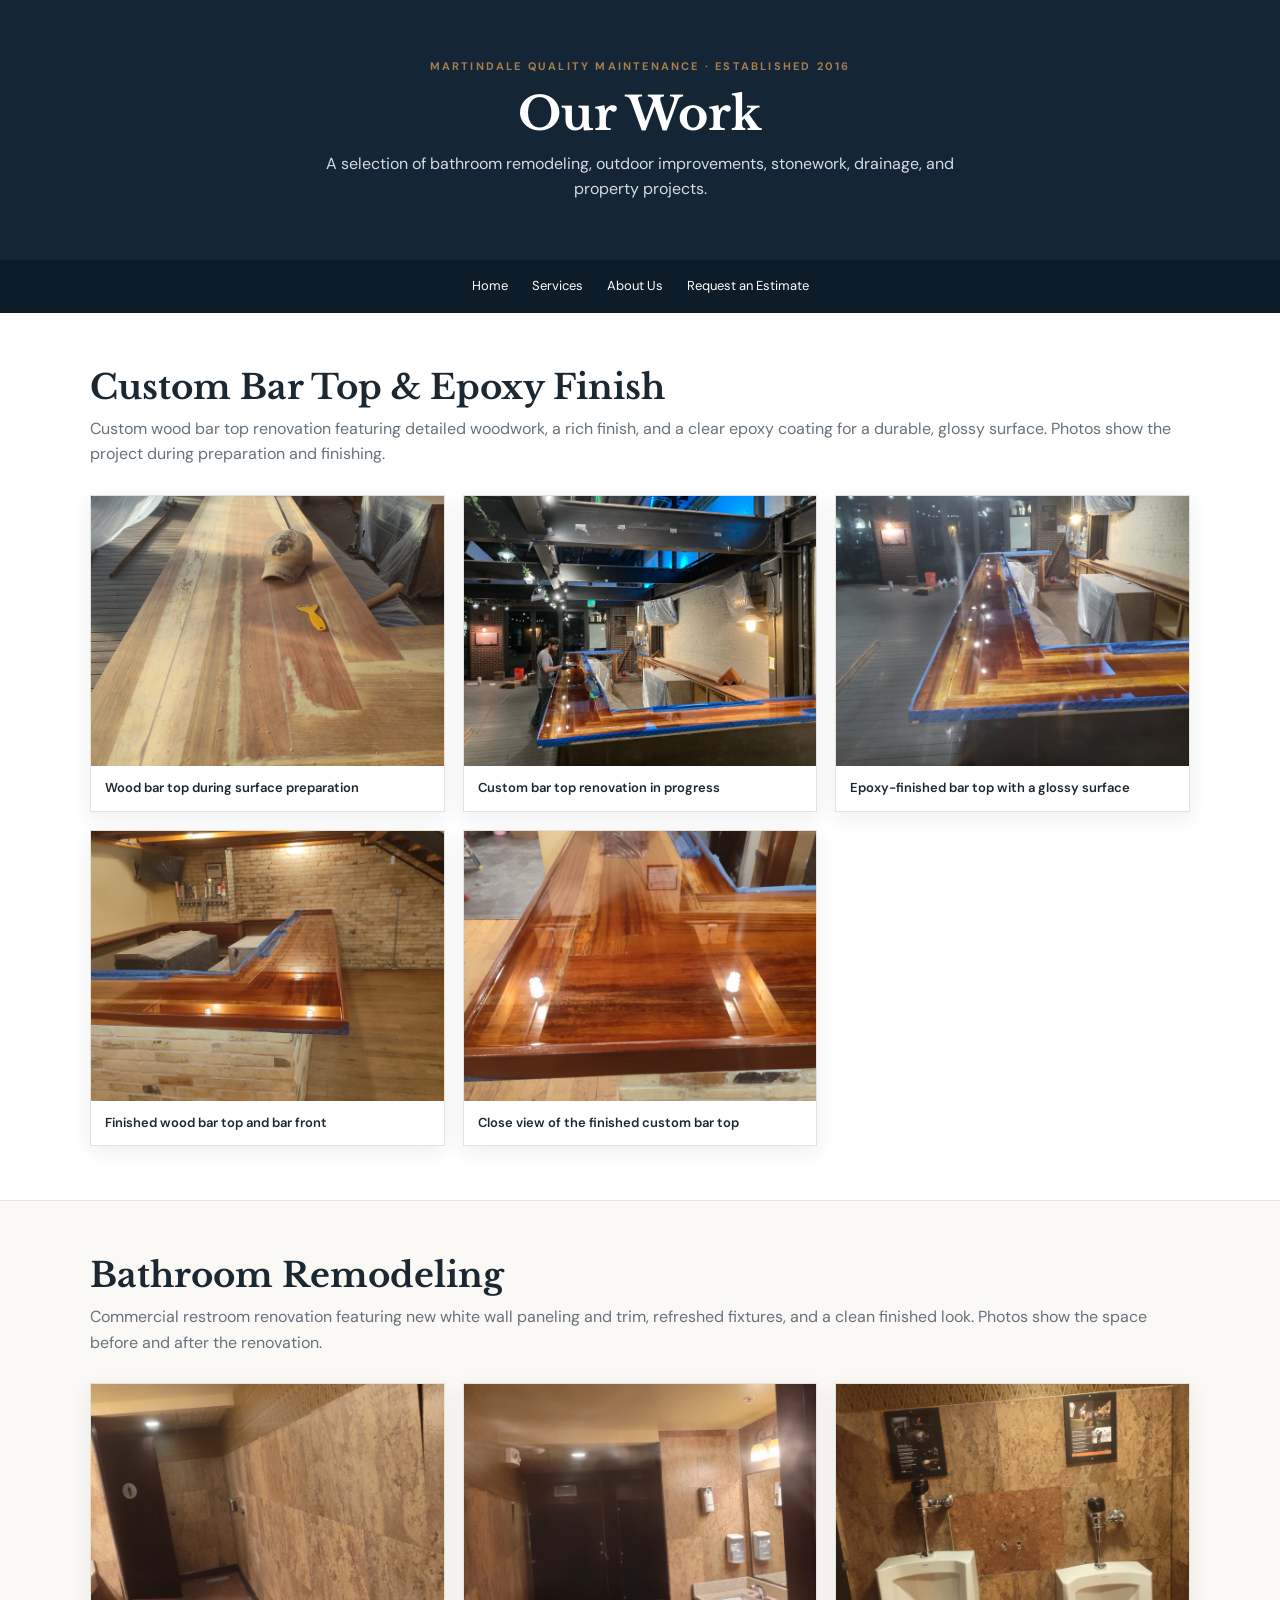
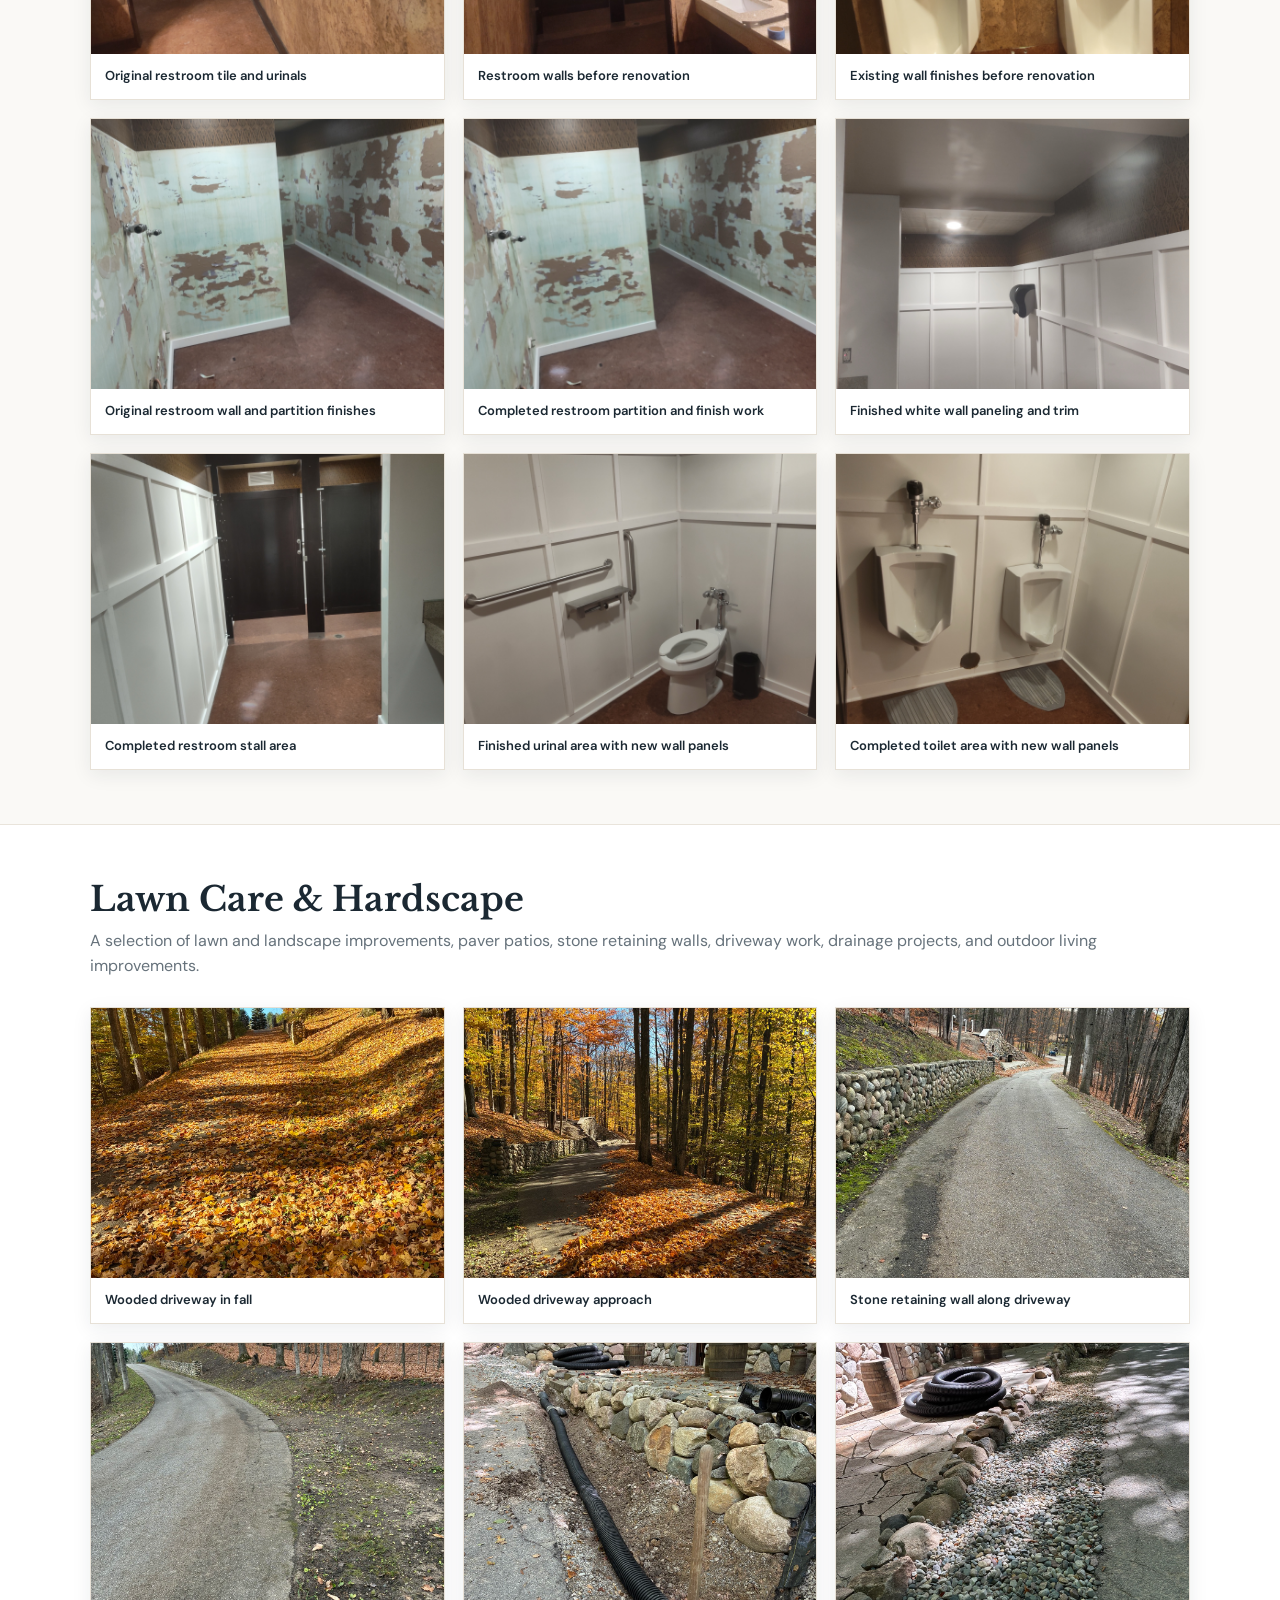
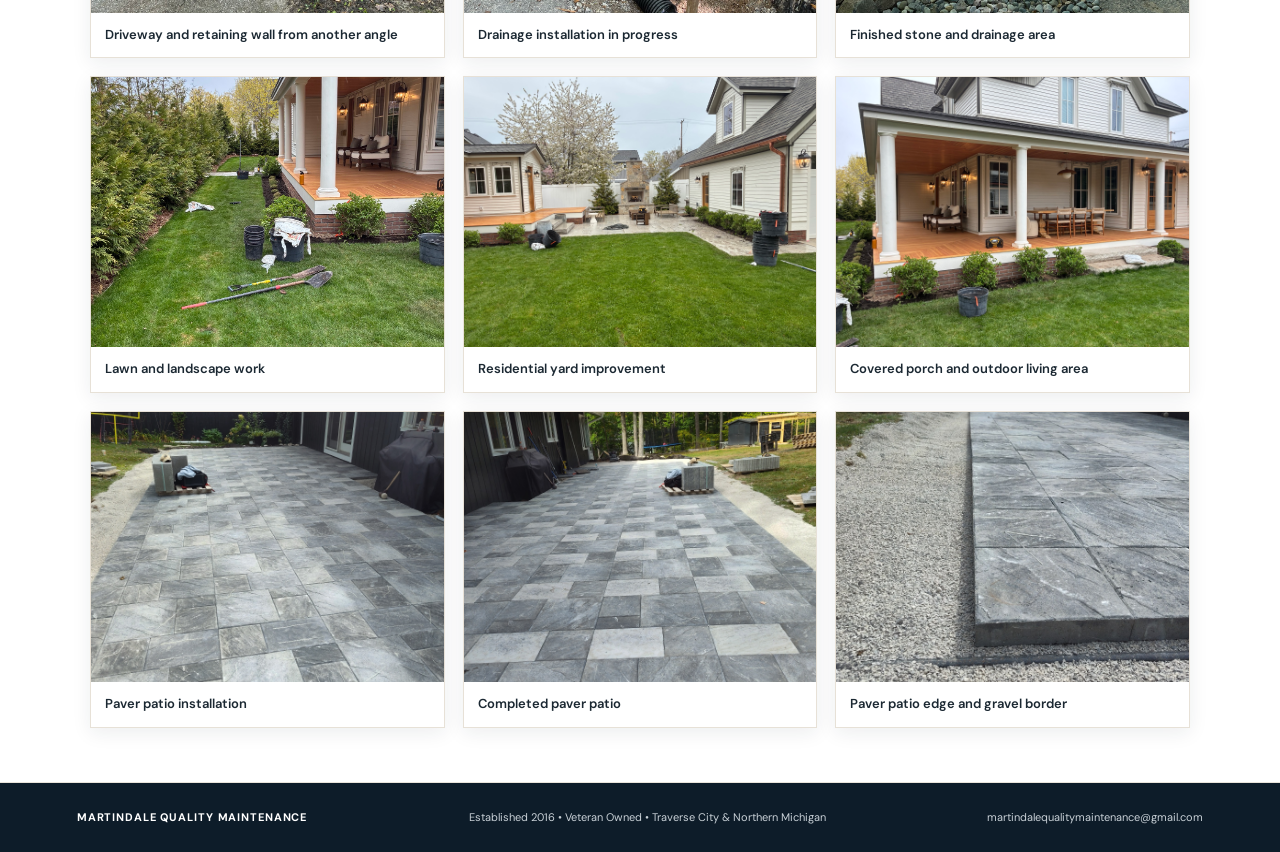
==== commit 0bd89f2e: "Add files via upload" ====
--- a/our-work.html
+++ b/our-work.html
@@ -9,19 +9,15 @@
 <header class="gallery-page-hero"><div class="section-kicker">MARTINDALE QUALITY MAINTENANCE · ESTABLISHED 2016</div><h1>Our Work</h1><p>A selection of bathroom remodeling, outdoor improvements, stonework, drainage, and property projects.</p></header>
 <nav class="gallery-page-nav" aria-label="Gallery navigation"><a href="index.html">Home</a><a href="index.html#services">Services</a><a href="index.html#about">About Us</a><a href="index.html#contact">Request an Estimate</a></nav>
 <main>
-<section class="gallery-category-picker" aria-label="Choose a project category">
-  <h2>Browse Our Projects</h2>
-  <p>Select a category to view photos from that type of work.</p>
-  <div class="gallery-category-buttons">
-    <button class="gallery-category-button is-active" type="button" data-gallery-choice="outdoor-living" aria-pressed="true">Lawn Care &amp; Hardscape</button>
-    <button class="gallery-category-button" type="button" data-gallery-choice="bathroom-remodels" aria-pressed="false">Bathroom Remodels</button>
-  </div>
-</section>
 
-<section class="project-section" id="bathroom-remodels" data-gallery="bathroom-remodels" hidden><h2>Bathroom Remodeling</h2><p>Commercial restroom renovation featuring new white wall paneling and trim, refreshed fixtures, and a clean finished look. Photos show the space before and after the renovation.</p><div class="work-photo-grid">
+
+<section class="project-section" id="bar-top-epoxy"><h2>Custom Bar Top &amp; Epoxy Finish</h2>
+<p>Custom wood bar top renovation featuring detailed woodwork, a rich finish, and a clear epoxy coating for a durable, glossy surface. Photos show the project during preparation and finishing.</p>
+<div class="work-photo-grid">
+<figure class="work-photo"><img src="project-photos/bar-top-epoxy-01.jpeg" alt="Wood bar top during surface preparation" loading="lazy"><figcaption>Wood bar top during surface preparation</figcaption></figure><figure class="work-photo"><img src="project-photos/bar-top-epoxy-02.jpeg" alt="Custom bar top renovation in progress" loading="lazy"><figcaption>Custom bar top renovation in progress</figcaption></figure><figure class="work-photo"><img src="project-photos/bar-top-epoxy-03.jpeg" alt="Epoxy-finished bar top with a glossy surface" loading="lazy"><figcaption>Epoxy-finished bar top with a glossy surface</figcaption></figure><figure class="work-photo"><img src="project-photos/bar-top-epoxy-04.jpeg" alt="Finished wood bar top and bar front" loading="lazy"><figcaption>Finished wood bar top and bar front</figcaption></figure><figure class="work-photo"><img src="project-photos/bar-top-epoxy-05.jpeg" alt="Close view of the finished custom bar top" loading="lazy"><figcaption>Close view of the finished custom bar top</figcaption></figure></div></section>
+<section class="project-section" id="bathroom-remodels"><h2>Bathroom Remodeling</h2><p>Commercial restroom renovation featuring new white wall paneling and trim, refreshed fixtures, and a clean finished look. Photos show the space before and after the renovation.</p><div class="work-photo-grid">
 <figure class="work-photo"><img src="project-photos/bathroom-remodel-01.jpeg" alt="Original restroom tile and urinals" loading="lazy"><figcaption>Original restroom tile and urinals</figcaption></figure><figure class="work-photo"><img src="project-photos/bathroom-remodel-02.jpeg" alt="Restroom walls before renovation" loading="lazy"><figcaption>Restroom walls before renovation</figcaption></figure><figure class="work-photo"><img src="project-photos/bathroom-remodel-03.jpeg" alt="Existing wall finishes before renovation" loading="lazy"><figcaption>Existing wall finishes before renovation</figcaption></figure><figure class="work-photo"><img src="project-photos/bathroom-remodel-04.jpeg" alt="Original restroom wall and partition finishes" loading="lazy"><figcaption>Original restroom wall and partition finishes</figcaption></figure><figure class="work-photo"><img src="project-photos/bathroom-remodel-05.jpeg" alt="Completed restroom partition and finish work" loading="lazy"><figcaption>Completed restroom partition and finish work</figcaption></figure><figure class="work-photo"><img src="project-photos/bathroom-remodel-06.jpeg" alt="Finished white wall paneling and trim" loading="lazy"><figcaption>Finished white wall paneling and trim</figcaption></figure><figure class="work-photo"><img src="project-photos/bathroom-remodel-07.jpeg" alt="Completed restroom stall area" loading="lazy"><figcaption>Completed restroom stall area</figcaption></figure><figure class="work-photo"><img src="project-photos/bathroom-remodel-08.jpeg" alt="Finished urinal area with new wall panels" loading="lazy"><figcaption>Finished urinal area with new wall panels</figcaption></figure><figure class="work-photo"><img src="project-photos/bathroom-remodel-09.jpeg" alt="Completed toilet area with new wall panels" loading="lazy"><figcaption>Completed toilet area with new wall panels</figcaption></figure></div></section>
-<section class="project-section" id="outdoor-living" data-gallery="outdoor-living"><h2>Lawn Care &amp; Hardscape</h2><p>A selection of lawn and landscape improvements, paver patios, stone retaining walls, driveway work, drainage projects, and outdoor living improvements.</p><div class="work-photo-grid"><figure class="work-photo"><img src="project-photos/wooded-driveway-fall-01.jpeg" alt="Wooded driveway in fall" loading="lazy"><figcaption>Wooded driveway in fall</figcaption></figure><figure class="work-photo"><img src="project-photos/wooded-driveway-fall-02.jpeg" alt="Wooded driveway approach" loading="lazy"><figcaption>Wooded driveway approach</figcaption></figure><figure class="work-photo"><img src="project-photos/stone-retaining-wall-driveway-01.jpeg" alt="Stone retaining wall along driveway" loading="lazy"><figcaption>Stone retaining wall along driveway</figcaption></figure><figure class="work-photo"><img src="project-photos/stone-retaining-wall-driveway-02.jpeg" alt="Driveway and retaining wall from another angle" loading="lazy"><figcaption>Driveway and retaining wall from another angle</figcaption></figure><figure class="work-photo"><img src="project-photos/drainage-installation-01.jpeg" alt="Drainage installation in progress" loading="lazy"><figcaption>Drainage installation in progress</figcaption></figure><figure class="work-photo"><img src="project-photos/stone-drainage-finish-01.jpeg" alt="Finished stone and drainage area" loading="lazy"><figcaption>Finished stone and drainage area</figcaption></figure><figure class="work-photo"><img src="project-photos/landscape-lawn-work-01.jpeg" alt="Lawn and landscape work" loading="lazy"><figcaption>Lawn and landscape work</figcaption></figure><figure class="work-photo"><img src="project-photos/landscape-yard-project-01.jpeg" alt="Residential yard improvement" loading="lazy"><figcaption>Residential yard improvement</figcaption></figure><figure class="work-photo"><img src="project-photos/covered-porch-project.jpeg" alt="Covered porch and outdoor living area" loading="lazy"><figcaption>Covered porch and outdoor living area</figcaption></figure><figure class="work-photo"><img src="project-photos/paver-patio-project.jpeg" alt="Paver patio installation" loading="lazy"><figcaption>Paver patio installation</figcaption></figure><figure class="work-photo"><img src="project-photos/paver-patio-completed-wide.jpeg" alt="Completed large-format paver patio beside a dark-sided home" loading="lazy"><figcaption>Completed paver patio</figcaption></figure><figure class="work-photo"><img src="project-photos/paver-patio-edge-detail.jpeg" alt="Close view of paver patio edge and gravel border" loading="lazy"><figcaption>Paver patio edge and gravel border</figcaption></figure></div></section>
+<section class="project-section" id="outdoor-living"><h2>Lawn Care &amp; Hardscape</h2><p>A selection of lawn and landscape improvements, paver patios, stone retaining walls, driveway work, drainage projects, and outdoor living improvements.</p><div class="work-photo-grid"><figure class="work-photo"><img src="project-photos/wooded-driveway-fall-01.jpeg" alt="Wooded driveway in fall" loading="lazy"><figcaption>Wooded driveway in fall</figcaption></figure><figure class="work-photo"><img src="project-photos/wooded-driveway-fall-02.jpeg" alt="Wooded driveway approach" loading="lazy"><figcaption>Wooded driveway approach</figcaption></figure><figure class="work-photo"><img src="project-photos/stone-retaining-wall-driveway-01.jpeg" alt="Stone retaining wall along driveway" loading="lazy"><figcaption>Stone retaining wall along driveway</figcaption></figure><figure class="work-photo"><img src="project-photos/stone-retaining-wall-driveway-02.jpeg" alt="Driveway and retaining wall from another angle" loading="lazy"><figcaption>Driveway and retaining wall from another angle</figcaption></figure><figure class="work-photo"><img src="project-photos/drainage-installation-01.jpeg" alt="Drainage installation in progress" loading="lazy"><figcaption>Drainage installation in progress</figcaption></figure><figure class="work-photo"><img src="project-photos/stone-drainage-finish-01.jpeg" alt="Finished stone and drainage area" loading="lazy"><figcaption>Finished stone and drainage area</figcaption></figure><figure class="work-photo"><img src="project-photos/landscape-lawn-work-01.jpeg" alt="Lawn and landscape work" loading="lazy"><figcaption>Lawn and landscape work</figcaption></figure><figure class="work-photo"><img src="project-photos/landscape-yard-project-01.jpeg" alt="Residential yard improvement" loading="lazy"><figcaption>Residential yard improvement</figcaption></figure><figure class="work-photo"><img src="project-photos/covered-porch-project.jpeg" alt="Covered porch and outdoor living area" loading="lazy"><figcaption>Covered porch and outdoor living area</figcaption></figure><figure class="work-photo"><img src="project-photos/paver-patio-project.jpeg" alt="Paver patio installation" loading="lazy"><figcaption>Paver patio installation</figcaption></figure><figure class="work-photo"><img src="project-photos/paver-patio-completed-wide.jpeg" alt="Completed large-format paver patio beside a dark-sided home" loading="lazy"><figcaption>Completed paver patio</figcaption></figure><figure class="work-photo"><img src="project-photos/paver-patio-edge-detail.jpeg" alt="Close view of paver patio edge and gravel border" loading="lazy"><figcaption>Paver patio edge and gravel border</figcaption></figure></div></section>
 </main>
 <footer><a class="footer-brand" href="index.html">MARTINDALE QUALITY MAINTENANCE</a><span>Established 2016 • Veteran Owned • Traverse City &amp; Northern Michigan</span><a href="mailto:martindalequalitymaintenance@gmail.com">martindalequalitymaintenance@gmail.com</a></footer>
-<script src="script.js"></script>
 </body></html>
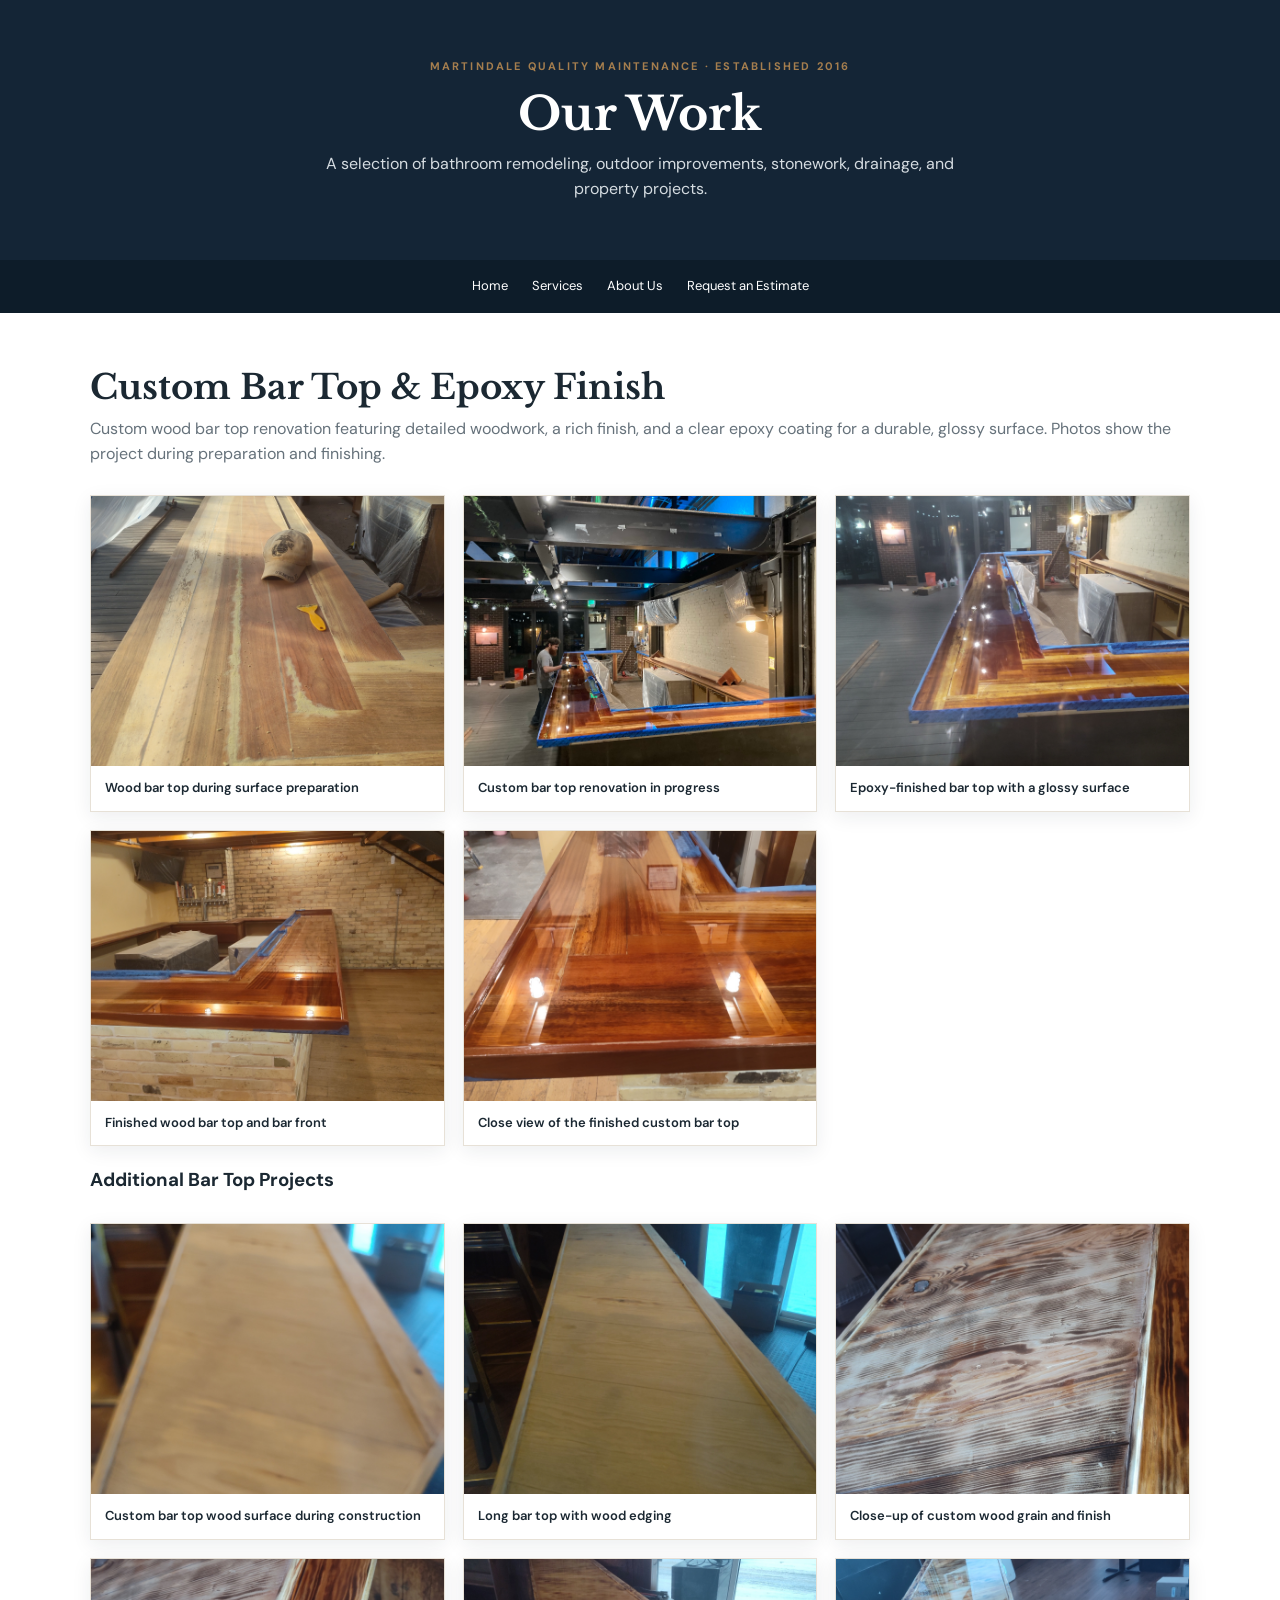
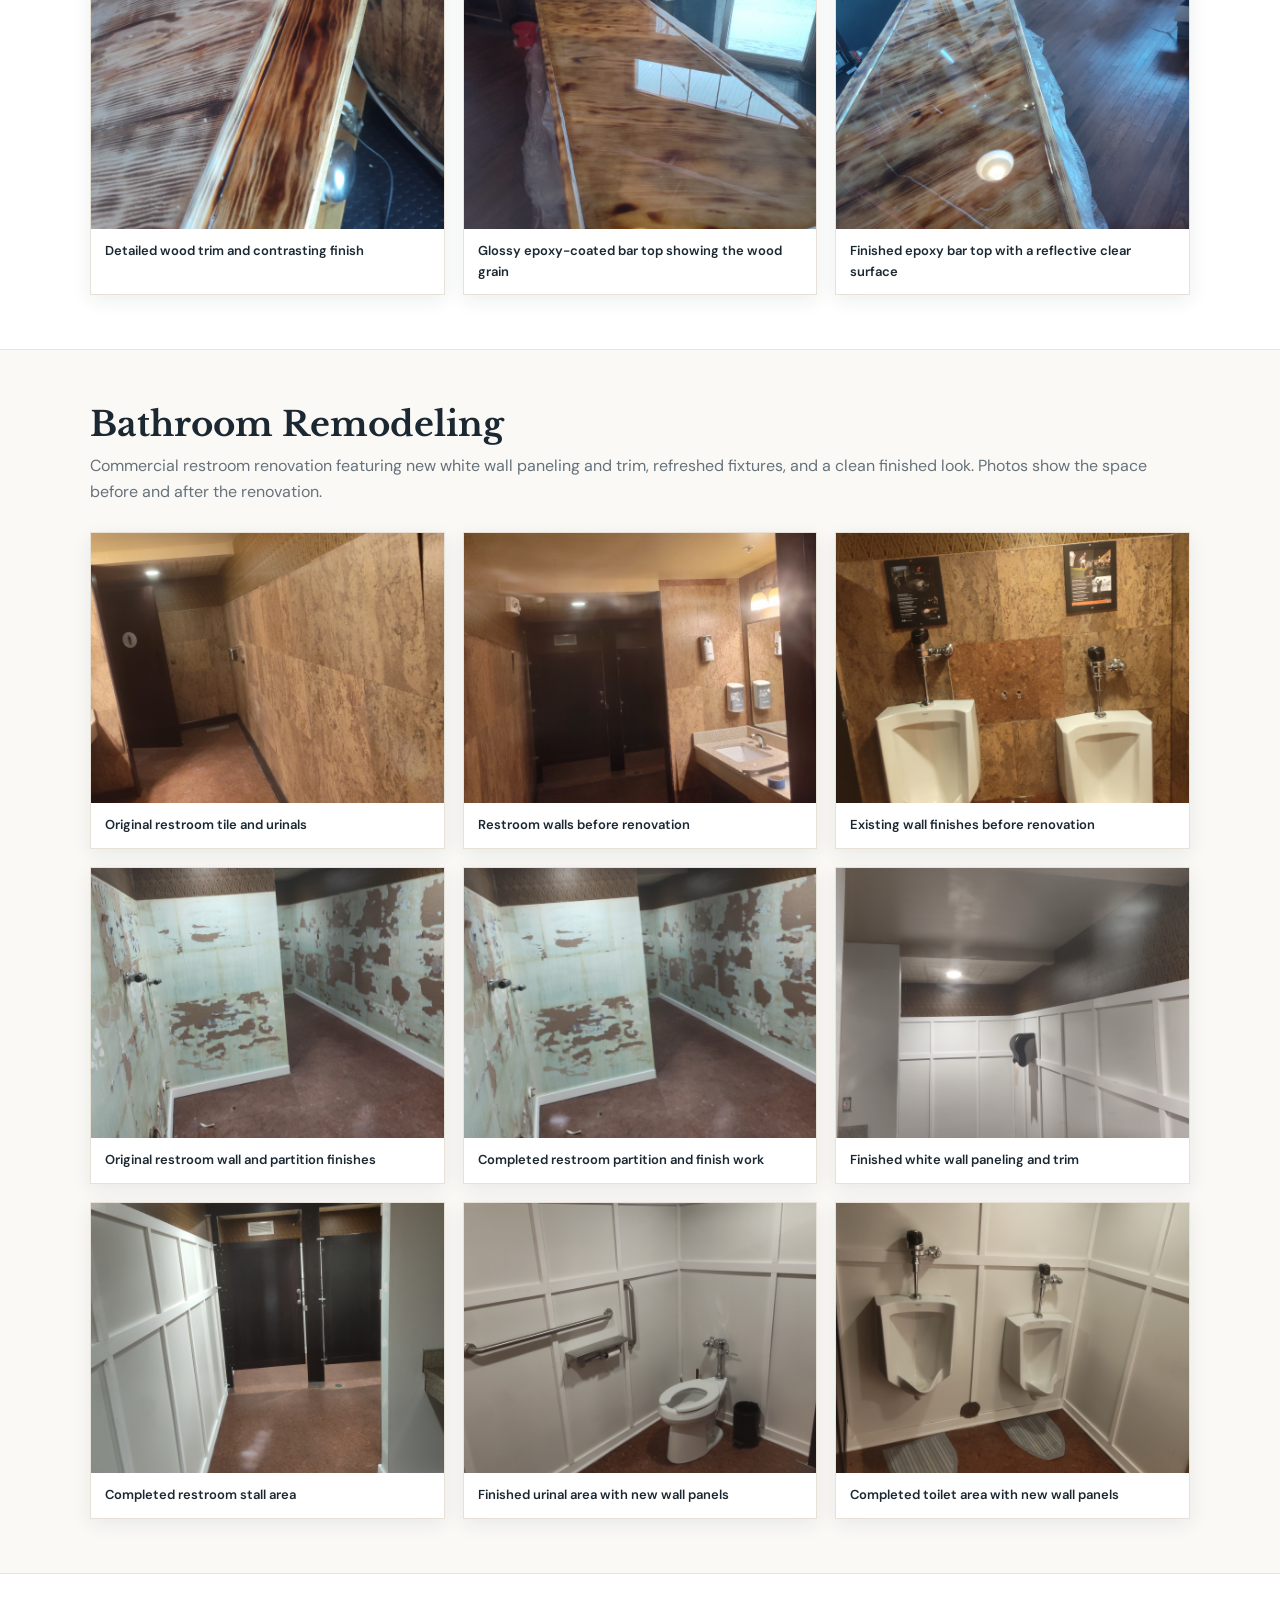
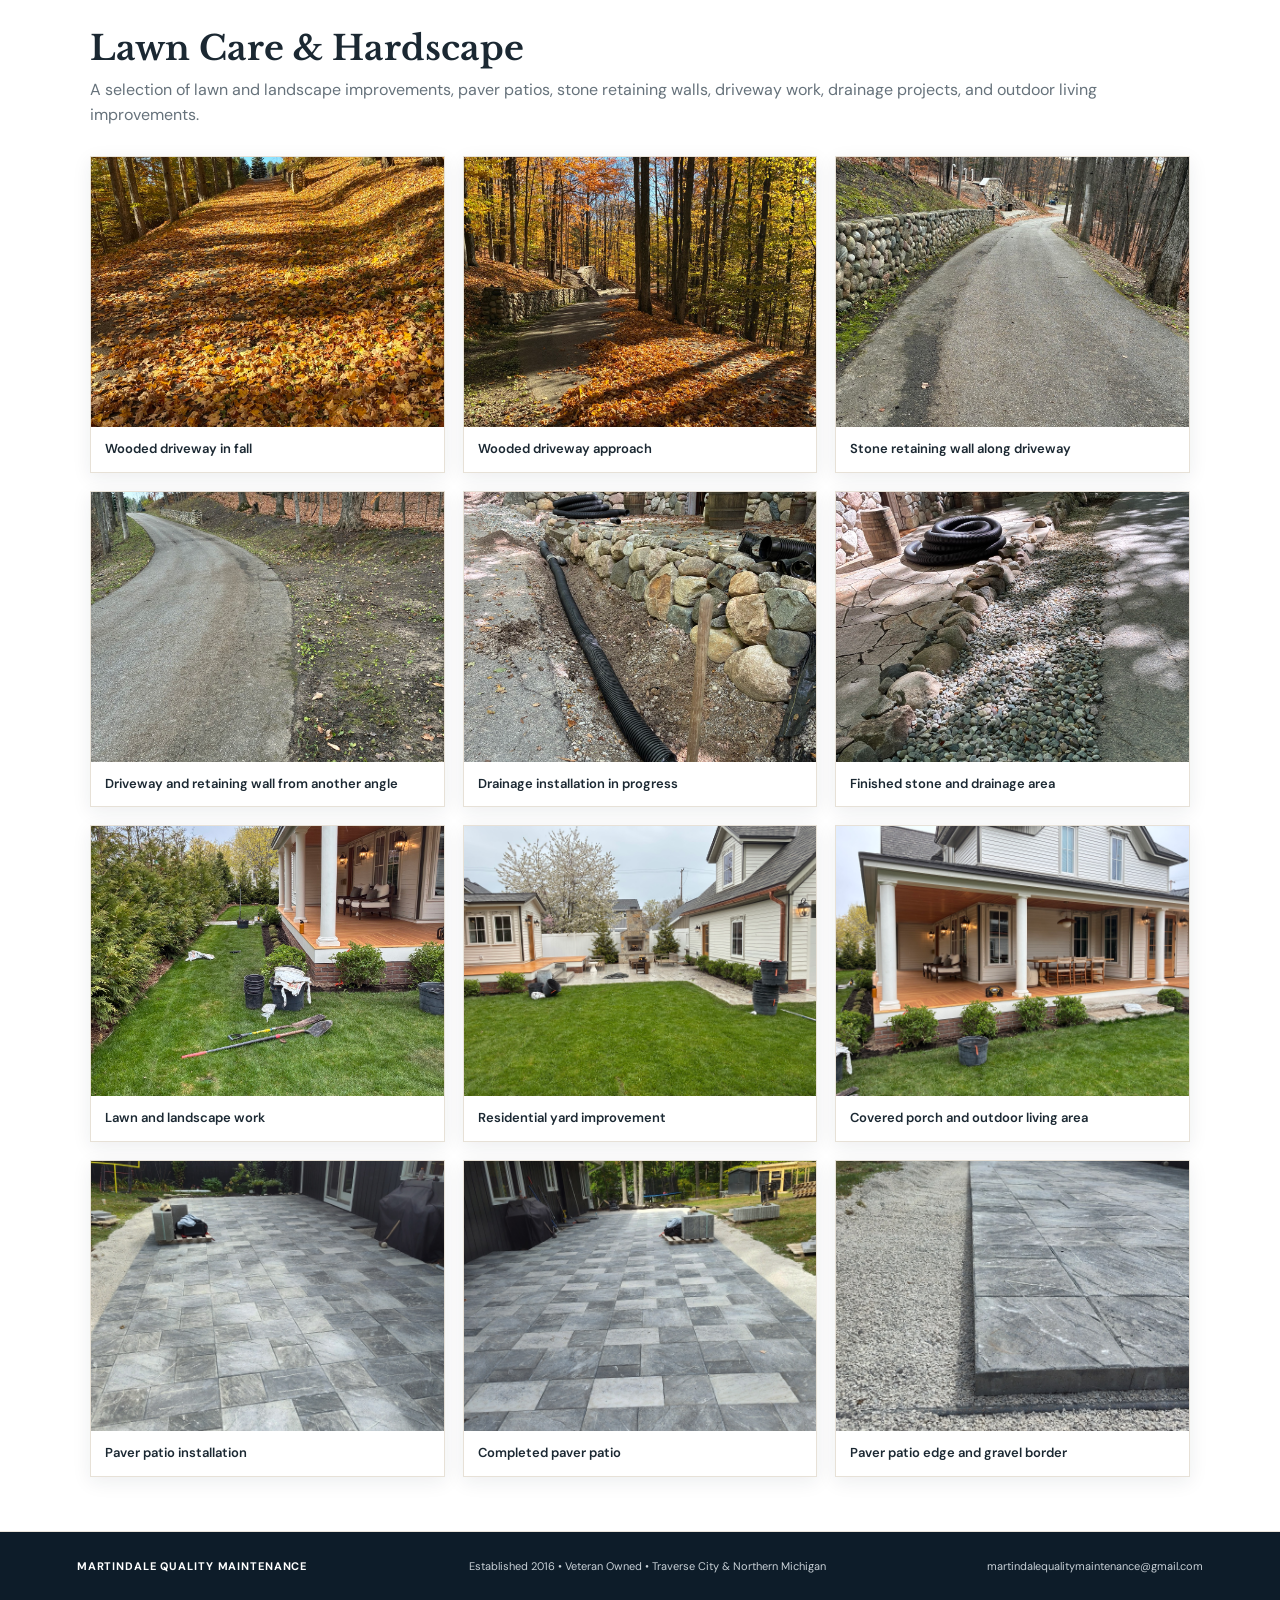
==== commit b10ecaae: "Add files via upload" ====
--- a/our-work.html
+++ b/our-work.html
@@ -14,7 +14,17 @@
 <section class="project-section" id="bar-top-epoxy"><h2>Custom Bar Top &amp; Epoxy Finish</h2>
 <p>Custom wood bar top renovation featuring detailed woodwork, a rich finish, and a clear epoxy coating for a durable, glossy surface. Photos show the project during preparation and finishing.</p>
 <div class="work-photo-grid">
-<figure class="work-photo"><img src="project-photos/bar-top-epoxy-01.jpeg" alt="Wood bar top during surface preparation" loading="lazy"><figcaption>Wood bar top during surface preparation</figcaption></figure><figure class="work-photo"><img src="project-photos/bar-top-epoxy-02.jpeg" alt="Custom bar top renovation in progress" loading="lazy"><figcaption>Custom bar top renovation in progress</figcaption></figure><figure class="work-photo"><img src="project-photos/bar-top-epoxy-03.jpeg" alt="Epoxy-finished bar top with a glossy surface" loading="lazy"><figcaption>Epoxy-finished bar top with a glossy surface</figcaption></figure><figure class="work-photo"><img src="project-photos/bar-top-epoxy-04.jpeg" alt="Finished wood bar top and bar front" loading="lazy"><figcaption>Finished wood bar top and bar front</figcaption></figure><figure class="work-photo"><img src="project-photos/bar-top-epoxy-05.jpeg" alt="Close view of the finished custom bar top" loading="lazy"><figcaption>Close view of the finished custom bar top</figcaption></figure></div></section>
+<figure class="work-photo"><img src="project-photos/bar-top-epoxy-01.jpeg" alt="Wood bar top during surface preparation" loading="lazy"><figcaption>Wood bar top during surface preparation</figcaption></figure><figure class="work-photo"><img src="project-photos/bar-top-epoxy-02.jpeg" alt="Custom bar top renovation in progress" loading="lazy"><figcaption>Custom bar top renovation in progress</figcaption></figure><figure class="work-photo"><img src="project-photos/bar-top-epoxy-03.jpeg" alt="Epoxy-finished bar top with a glossy surface" loading="lazy"><figcaption>Epoxy-finished bar top with a glossy surface</figcaption></figure><figure class="work-photo"><img src="project-photos/bar-top-epoxy-04.jpeg" alt="Finished wood bar top and bar front" loading="lazy"><figcaption>Finished wood bar top and bar front</figcaption></figure><figure class="work-photo"><img src="project-photos/bar-top-epoxy-05.jpeg" alt="Close view of the finished custom bar top" loading="lazy"><figcaption>Close view of the finished custom bar top</figcaption></figure></div>
+<h3>Additional Bar Top Projects</h3>
+<div class="work-photo-grid">
+<figure class="work-photo"><img src="project-photos/bar-top-epoxy-additional-02.jpeg" alt="Custom bar top wood surface during construction" loading="lazy"><figcaption>Custom bar top wood surface during construction</figcaption></figure>
+<figure class="work-photo"><img src="project-photos/bar-top-epoxy-additional-03.jpeg" alt="Long bar top with wood edging" loading="lazy"><figcaption>Long bar top with wood edging</figcaption></figure>
+<figure class="work-photo"><img src="project-photos/bar-top-epoxy-additional-04.jpeg" alt="Close-up of custom wood grain and finish" loading="lazy"><figcaption>Close-up of custom wood grain and finish</figcaption></figure>
+<figure class="work-photo"><img src="project-photos/bar-top-epoxy-additional-05.jpeg" alt="Detailed wood trim and contrasting finish" loading="lazy"><figcaption>Detailed wood trim and contrasting finish</figcaption></figure>
+<figure class="work-photo"><img src="project-photos/bar-top-epoxy-additional-06.jpeg" alt="Glossy epoxy-coated bar top showing the wood grain" loading="lazy"><figcaption>Glossy epoxy-coated bar top showing the wood grain</figcaption></figure>
+<figure class="work-photo"><img src="project-photos/bar-top-epoxy-additional-07.jpeg" alt="Finished epoxy bar top with a reflective clear surface" loading="lazy"><figcaption>Finished epoxy bar top with a reflective clear surface</figcaption></figure>
+</div>
+</section>
 <section class="project-section" id="bathroom-remodels"><h2>Bathroom Remodeling</h2><p>Commercial restroom renovation featuring new white wall paneling and trim, refreshed fixtures, and a clean finished look. Photos show the space before and after the renovation.</p><div class="work-photo-grid">
 <figure class="work-photo"><img src="project-photos/bathroom-remodel-01.jpeg" alt="Original restroom tile and urinals" loading="lazy"><figcaption>Original restroom tile and urinals</figcaption></figure><figure class="work-photo"><img src="project-photos/bathroom-remodel-02.jpeg" alt="Restroom walls before renovation" loading="lazy"><figcaption>Restroom walls before renovation</figcaption></figure><figure class="work-photo"><img src="project-photos/bathroom-remodel-03.jpeg" alt="Existing wall finishes before renovation" loading="lazy"><figcaption>Existing wall finishes before renovation</figcaption></figure><figure class="work-photo"><img src="project-photos/bathroom-remodel-04.jpeg" alt="Original restroom wall and partition finishes" loading="lazy"><figcaption>Original restroom wall and partition finishes</figcaption></figure><figure class="work-photo"><img src="project-photos/bathroom-remodel-05.jpeg" alt="Completed restroom partition and finish work" loading="lazy"><figcaption>Completed restroom partition and finish work</figcaption></figure><figure class="work-photo"><img src="project-photos/bathroom-remodel-06.jpeg" alt="Finished white wall paneling and trim" loading="lazy"><figcaption>Finished white wall paneling and trim</figcaption></figure><figure class="work-photo"><img src="project-photos/bathroom-remodel-07.jpeg" alt="Completed restroom stall area" loading="lazy"><figcaption>Completed restroom stall area</figcaption></figure><figure class="work-photo"><img src="project-photos/bathroom-remodel-08.jpeg" alt="Finished urinal area with new wall panels" loading="lazy"><figcaption>Finished urinal area with new wall panels</figcaption></figure><figure class="work-photo"><img src="project-photos/bathroom-remodel-09.jpeg" alt="Completed toilet area with new wall panels" loading="lazy"><figcaption>Completed toilet area with new wall panels</figcaption></figure></div></section>
 <section class="project-section" id="outdoor-living"><h2>Lawn Care &amp; Hardscape</h2><p>A selection of lawn and landscape improvements, paver patios, stone retaining walls, driveway work, drainage projects, and outdoor living improvements.</p><div class="work-photo-grid"><figure class="work-photo"><img src="project-photos/wooded-driveway-fall-01.jpeg" alt="Wooded driveway in fall" loading="lazy"><figcaption>Wooded driveway in fall</figcaption></figure><figure class="work-photo"><img src="project-photos/wooded-driveway-fall-02.jpeg" alt="Wooded driveway approach" loading="lazy"><figcaption>Wooded driveway approach</figcaption></figure><figure class="work-photo"><img src="project-photos/stone-retaining-wall-driveway-01.jpeg" alt="Stone retaining wall along driveway" loading="lazy"><figcaption>Stone retaining wall along driveway</figcaption></figure><figure class="work-photo"><img src="project-photos/stone-retaining-wall-driveway-02.jpeg" alt="Driveway and retaining wall from another angle" loading="lazy"><figcaption>Driveway and retaining wall from another angle</figcaption></figure><figure class="work-photo"><img src="project-photos/drainage-installation-01.jpeg" alt="Drainage installation in progress" loading="lazy"><figcaption>Drainage installation in progress</figcaption></figure><figure class="work-photo"><img src="project-photos/stone-drainage-finish-01.jpeg" alt="Finished stone and drainage area" loading="lazy"><figcaption>Finished stone and drainage area</figcaption></figure><figure class="work-photo"><img src="project-photos/landscape-lawn-work-01.jpeg" alt="Lawn and landscape work" loading="lazy"><figcaption>Lawn and landscape work</figcaption></figure><figure class="work-photo"><img src="project-photos/landscape-yard-project-01.jpeg" alt="Residential yard improvement" loading="lazy"><figcaption>Residential yard improvement</figcaption></figure><figure class="work-photo"><img src="project-photos/covered-porch-project.jpeg" alt="Covered porch and outdoor living area" loading="lazy"><figcaption>Covered porch and outdoor living area</figcaption></figure><figure class="work-photo"><img src="project-photos/paver-patio-project.jpeg" alt="Paver patio installation" loading="lazy"><figcaption>Paver patio installation</figcaption></figure><figure class="work-photo"><img src="project-photos/paver-patio-completed-wide.jpeg" alt="Completed large-format paver patio beside a dark-sided home" loading="lazy"><figcaption>Completed paver patio</figcaption></figure><figure class="work-photo"><img src="project-photos/paver-patio-edge-detail.jpeg" alt="Close view of paver patio edge and gravel border" loading="lazy"><figcaption>Paver patio edge and gravel border</figcaption></figure></div></section>
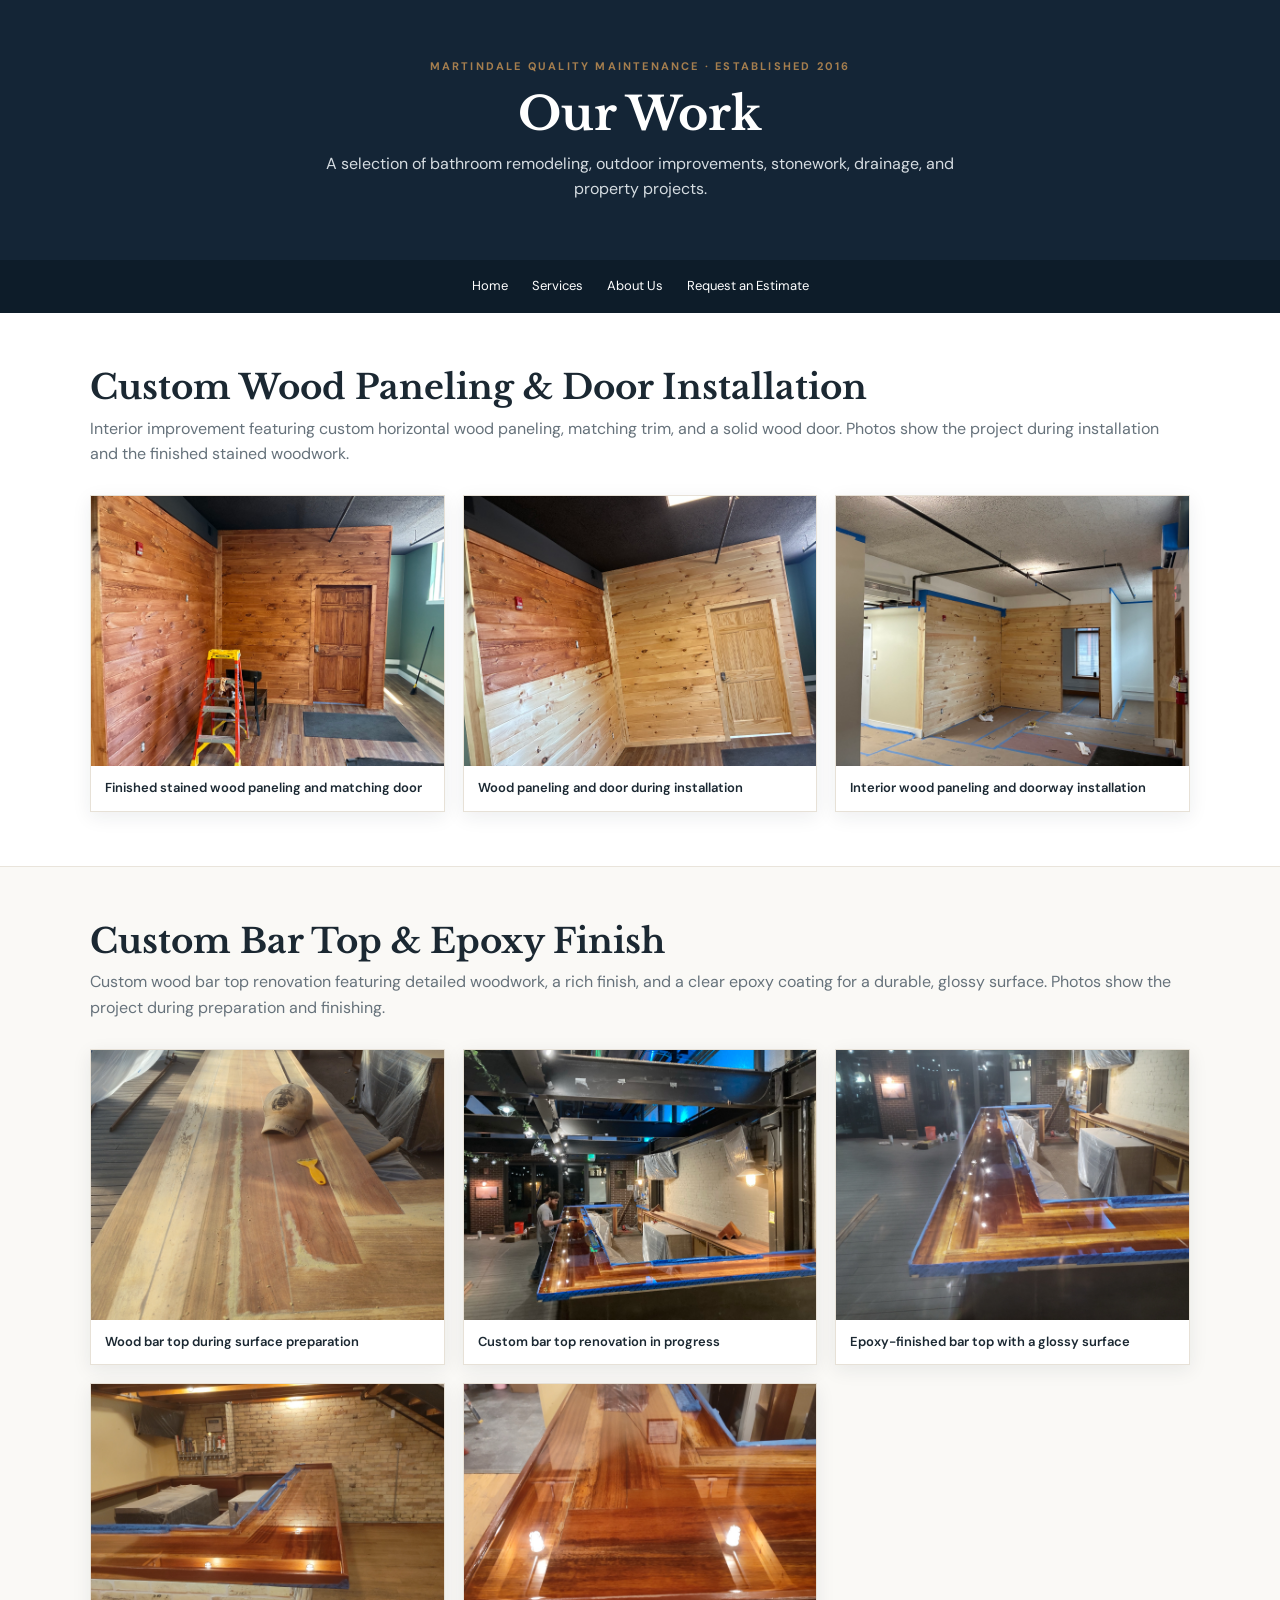
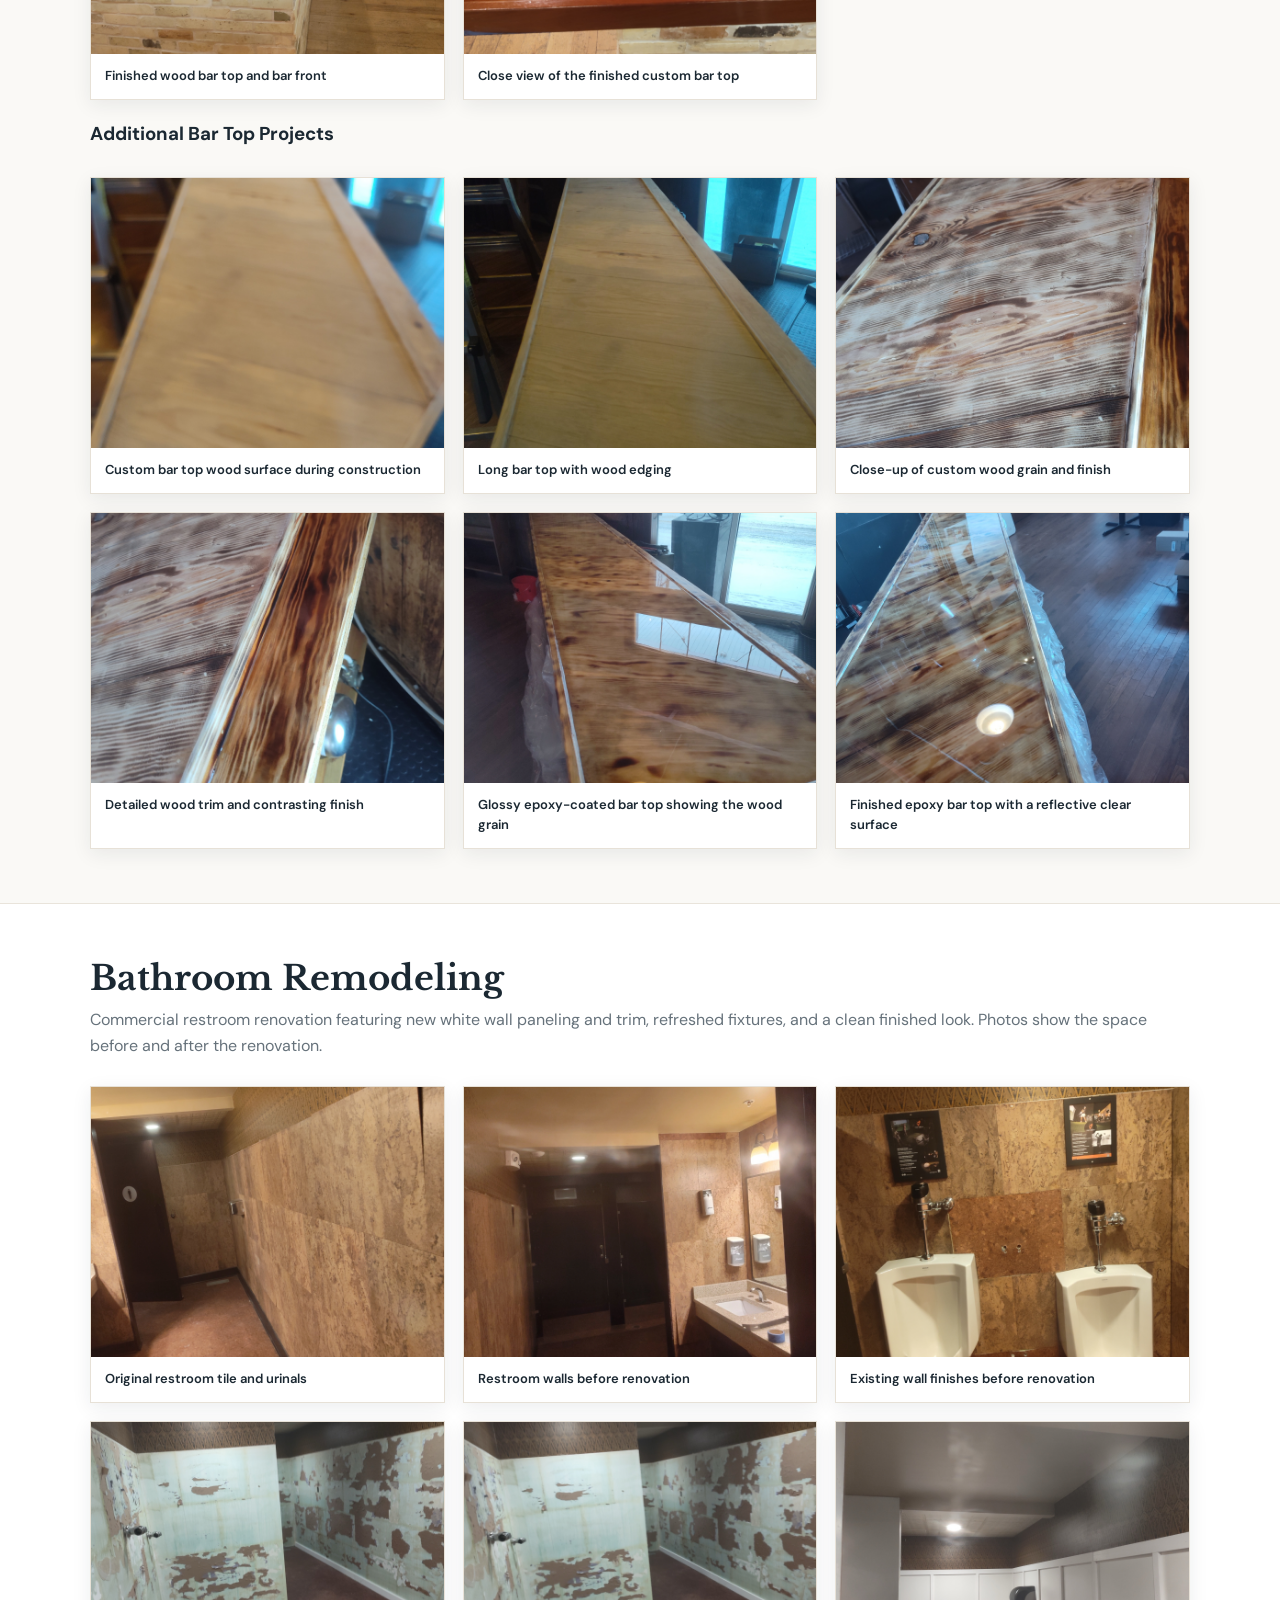
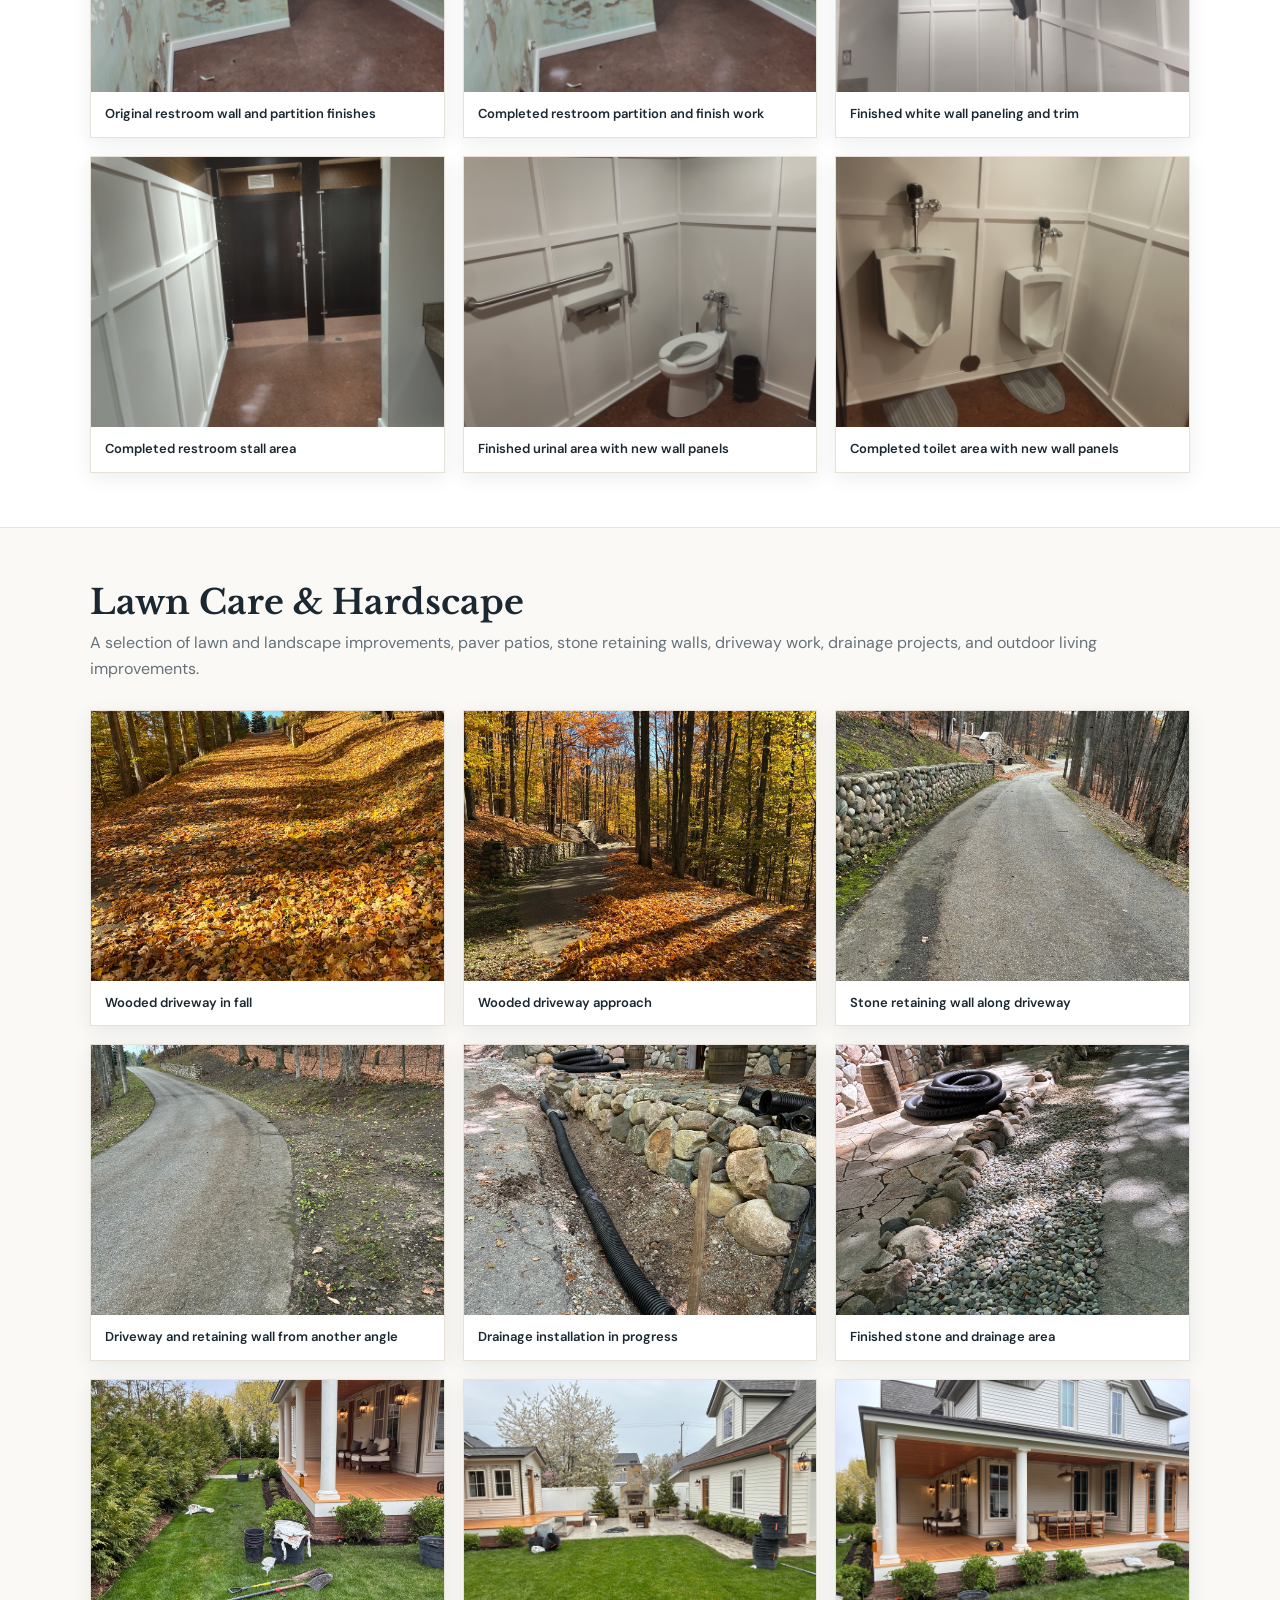
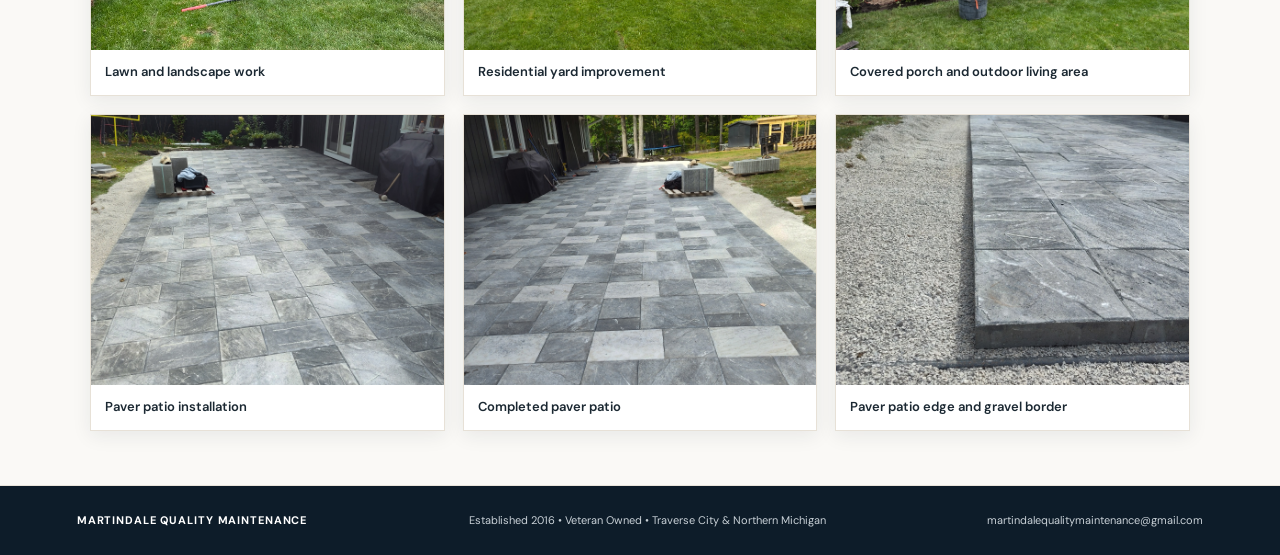
==== commit fb823fa2: "Add files via upload" ====
--- a/our-work.html
+++ b/our-work.html
@@ -10,6 +10,14 @@
 <nav class="gallery-page-nav" aria-label="Gallery navigation"><a href="index.html">Home</a><a href="index.html#services">Services</a><a href="index.html#about">About Us</a><a href="index.html#contact">Request an Estimate</a></nav>
 <main>
 
+
+<section class="project-section" id="wood-paneling"><h2>Custom Wood Paneling &amp; Door Installation</h2>
+<p>Interior improvement featuring custom horizontal wood paneling, matching trim, and a solid wood door. Photos show the project during installation and the finished stained woodwork.</p>
+<div class="work-photo-grid">
+<figure class="work-photo"><img src="project-photos/wood-paneling-finished-01.jpeg" alt="Finished stained wood paneling and matching wood door" loading="lazy"><figcaption>Finished stained wood paneling and matching door</figcaption></figure>
+<figure class="work-photo"><img src="project-photos/wood-paneling-in-progress-02.jpeg" alt="Wood paneling and door during installation before final stain" loading="lazy"><figcaption>Wood paneling and door during installation</figcaption></figure>
+<figure class="work-photo"><img src="project-photos/wood-paneling-room-03.jpeg" alt="Interior room with new wood paneling and doorway" loading="lazy"><figcaption>Interior wood paneling and doorway installation</figcaption></figure>
+</div></section>
 
 <section class="project-section" id="bar-top-epoxy"><h2>Custom Bar Top &amp; Epoxy Finish</h2>
 <p>Custom wood bar top renovation featuring detailed woodwork, a rich finish, and a clear epoxy coating for a durable, glossy surface. Photos show the project during preparation and finishing.</p>
--- a/styles.css
+++ b/styles.css
@@ -6,9 +6,9 @@
 .services{background:#faf9f6}.section-heading{display:flex;justify-content:space-between;align-items:end;gap:30px;margin-bottom:35px}.section-heading p{max-width:370px;color:var(--muted);font-size:14px}.cards{display:grid;grid-template-columns:repeat(3,1fr);gap:16px}.card{background:white;border:1px solid #e8e3da;padding:28px;min-height:190px}.card-icon{font-size:30px;color:#a57e4e}.card h3{font:700 17px 'Libre Baskerville',serif;margin:12px 0 8px}.card p{font-size:13px;color:var(--muted);margin:0}
 .about-band{background:var(--navy);color:#fff;padding:75px 9vw}.about-inner{max-width:1000px;margin:auto;display:grid;grid-template-columns:190px 1fr;gap:55px;align-items:center}.about-mark{height:160px;width:160px;border:2px solid var(--gold);display:grid;place-items:center;font:700 38px 'Libre Baskerville',serif;position:relative}.about-mark span{position:absolute;bottom:20px;font-size:16px;color:var(--gold)}.about-inner h2{font:700 36px/1.2 'Libre Baskerville',serif;margin:12px 0}.about-inner p{max-width:680px;color:#d3dce2;font-size:14px}.text-link{display:inline-block;color:#e0bd8c;font-weight:700;font-size:13px;margin-top:10px}
 .work{text-align:center}.gallery-note{color:var(--muted);font-size:14px}.gallery-grid{display:grid;grid-template-columns:repeat(3,1fr);gap:14px;margin-top:30px}.gallery-tile{height:220px;display:flex;align-items:end;padding:18px;text-align:left;color:#fff;font-weight:700;transition:transform .18s ease,box-shadow .18s ease;cursor:pointer}.gallery-tile:hover,.gallery-tile:focus-visible{transform:translateY(-4px);box-shadow:0 10px 24px rgba(0,0,0,.18)}.gallery-tile b{display:block;font-size:11px;letter-spacing:.08em;text-transform:uppercase;color:#f0d1a4;margin-top:7px}
-.tile-one{background:linear-gradient(0deg,rgba(10,24,34,.82),transparent 75%),url("project-photos/stone-retaining-wall-driveway-01.jpeg") center/cover}
-.tile-two{background:linear-gradient(0deg,rgba(10,24,34,.82),transparent 75%),url("project-photos/drainage-installation-01.jpeg") center/cover}
-.tile-three{background:linear-gradient(0deg,rgba(10,24,34,.82),transparent 75%),url("project-photos/paver-patio-project.jpeg") center/cover}.tile-two{background:linear-gradient(0deg,rgba(10,24,34,.8),transparent 70%),linear-gradient(135deg,#b4a18a,#4d5b5b)}.tile-three{background:linear-gradient(0deg,rgba(10,24,34,.8),transparent 70%),linear-gradient(135deg,#9b8c77,#293d49)}
+.tile-one{background:linear-gradient(0deg,rgba(10,24,34,.82),transparent 75%),url("project-photos/bar-top-epoxy-04.jpeg") center/cover}
+.tile-two{background:linear-gradient(0deg,rgba(10,24,34,.82),transparent 75%),url("project-photos/bathroom-remodel-06.jpeg") center/cover}
+.tile-three{background:linear-gradient(0deg,rgba(10,24,34,.82),transparent 75%),url("project-photos/paver-patio-completed-wide.jpeg") center/cover}
 .contact-section{background:#eae5db;padding:80px max(8vw,26px);display:grid;grid-template-columns:1fr 1fr;gap:70px}.contact-copy>p{color:var(--muted);max-width:420px}.contact-detail{margin-top:22px;display:flex;flex-direction:column}.contact-detail small{font-size:10px;letter-spacing:.18em;color:#987348;font-weight:700}.contact-detail a,.contact-detail span{font-weight:700}.estimate-form{background:#fff;padding:30px;display:grid;gap:14px}.estimate-form label{display:grid;gap:6px;font-size:12px;font-weight:700}.estimate-form input,.estimate-form select,.estimate-form textarea{width:100%;border:1px solid #d9d7d1;padding:12px;font:14px 'DM Sans',sans-serif;background:#fff;color:var(--ink)}.estimate-form textarea{resize:vertical}.button{display:inline-flex;align-items:center;justify-content:center;padding:14px 22px;font:700 13px 'DM Sans',sans-serif;letter-spacing:.04em;border:1px solid transparent;cursor:pointer}.button-light{background:var(--gold);color:#172635}.button-light:hover{background:#d8b783}.estimate-form .button{width:100%;border:0}.form-hint{font-size:10px;color:#777;margin:0}footer{background:#0d1c29;color:#c9d1d7;padding:26px 6vw;display:flex;justify-content:space-between;gap:15px;flex-wrap:wrap;font-size:11px}.footer-brand{font-weight:700;letter-spacing:.08em;color:white}
 @media(max-width:800px){.section{padding-top:65px;padding-bottom:65px}.section-heading{display:block}.cards{grid-template-columns:repeat(2,1fr)}.about-inner{grid-template-columns:1fr;gap:25px}.about-mark{width:120px;height:120px}.gallery-grid{grid-template-columns:1fr}.gallery-tile{height:180px}.contact-section{grid-template-columns:1fr;gap:35px}}
 @media(max-width:600px){.face-nav{width:49%;height:12.5%}.phone-hotspot{left:28%;top:1.8%;width:21%;height:10%}.estimate-hotspot{left:31%;top:61.5%;width:38%;height:12%}.cards{grid-template-columns:1fr}.contact-section{padding-left:22px;padding-right:22px}.estimate-form{padding:20px}}
@@ -26,14 +26,3 @@
 .project-section>p{color:var(--muted);margin:0}
 @media(max-width:800px){.work-photo-grid{grid-template-columns:repeat(2,minmax(0,1fr))}.work-photo img{height:220px}}
 @media(max-width:540px){.work-photo-grid{grid-template-columns:1fr}.work-photo img{height:auto;max-height:420px}}
-
-
-/* Click-to-browse project categories */
-.gallery-category-picker{padding:34px 22px;text-align:center;background:#f4f0e8;border-bottom:1px solid #e4ddd1}
-.gallery-category-picker h2{font:700 clamp(22px,3vw,30px)/1.2 'Libre Baskerville',Georgia,serif;margin:0 0 8px;color:var(--navy)}
-.gallery-category-picker p{margin:0 0 18px;color:var(--muted)}
-.gallery-category-buttons{display:flex;justify-content:center;gap:12px;flex-wrap:wrap}
-.gallery-category-button{border:1px solid var(--navy);background:#fff;color:var(--navy);padding:13px 20px;font:700 13px 'DM Sans',sans-serif;cursor:pointer;transition:background .15s,color .15s}
-.gallery-category-button:hover,.gallery-category-button.is-active{background:var(--navy);color:#fff}
-.gallery-category-button:focus-visible{outline:3px solid var(--gold);outline-offset:3px}
-.project-section[hidden]{display:none}
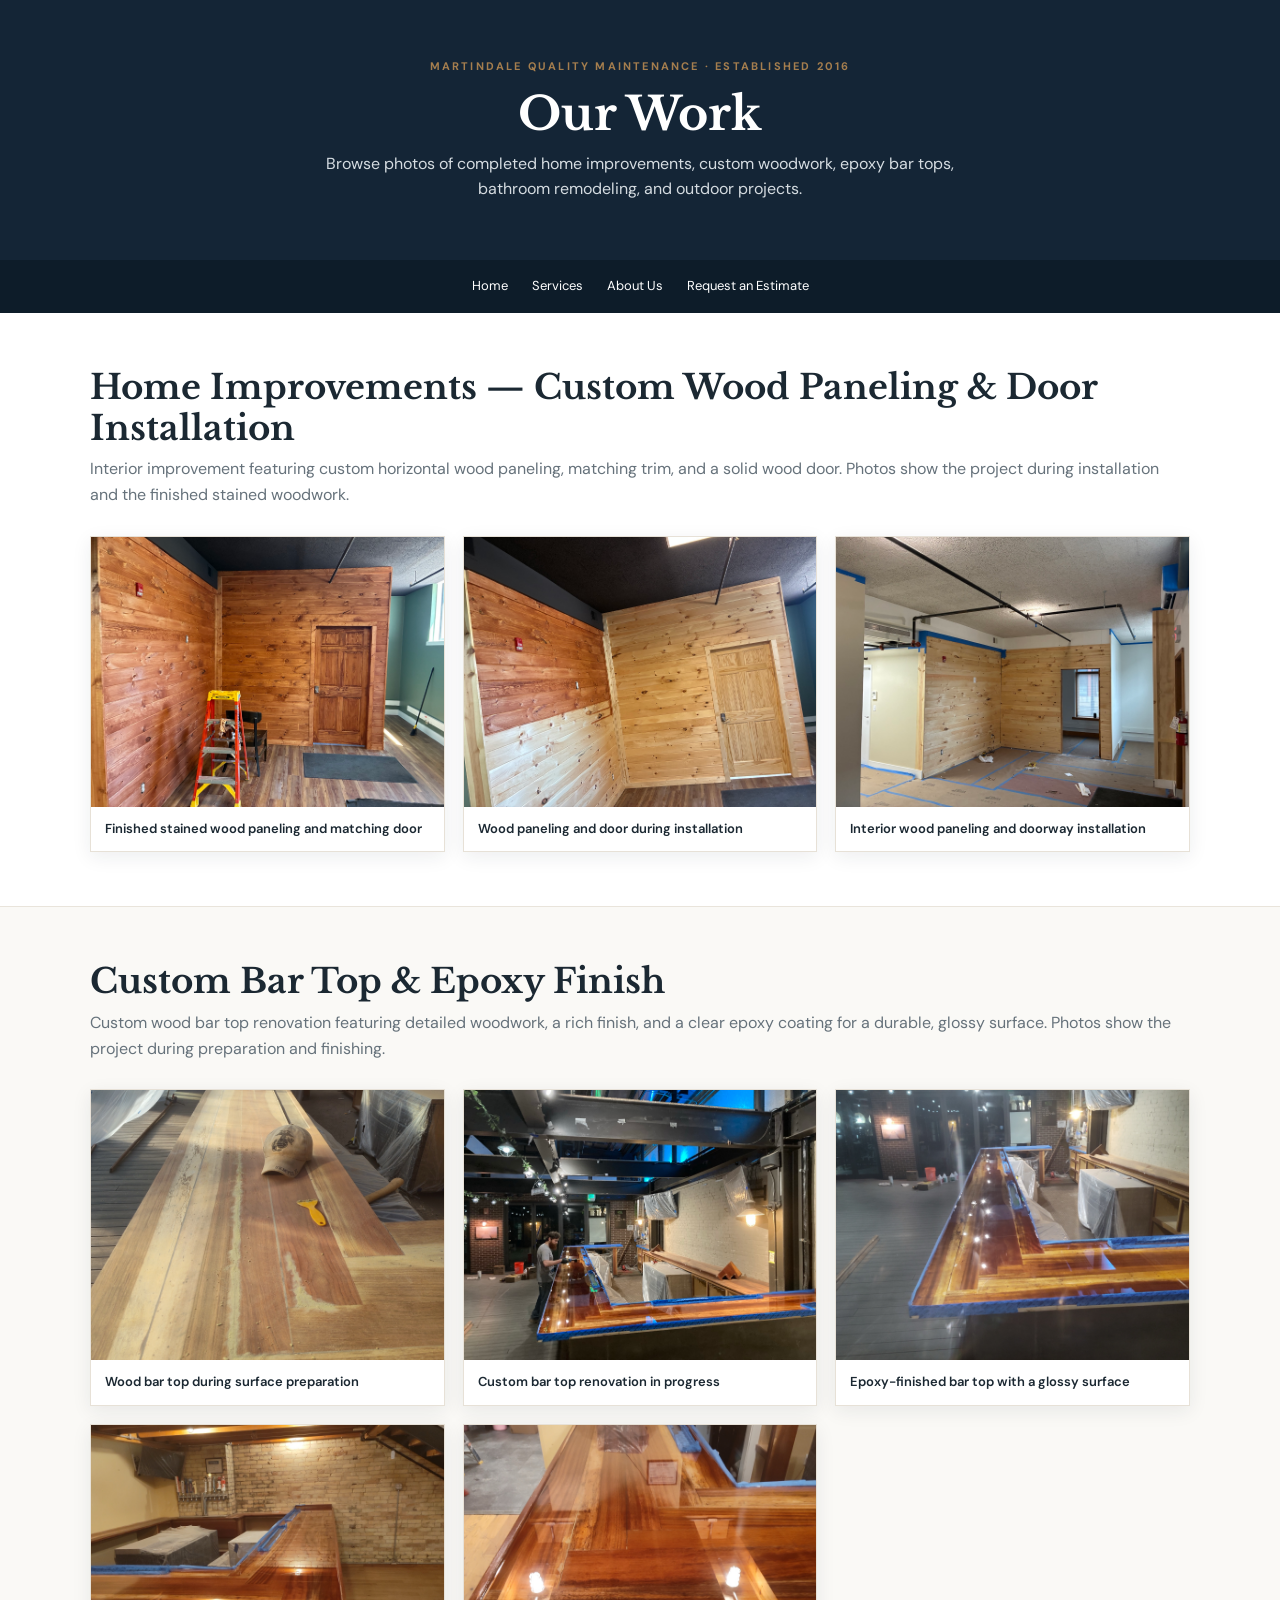
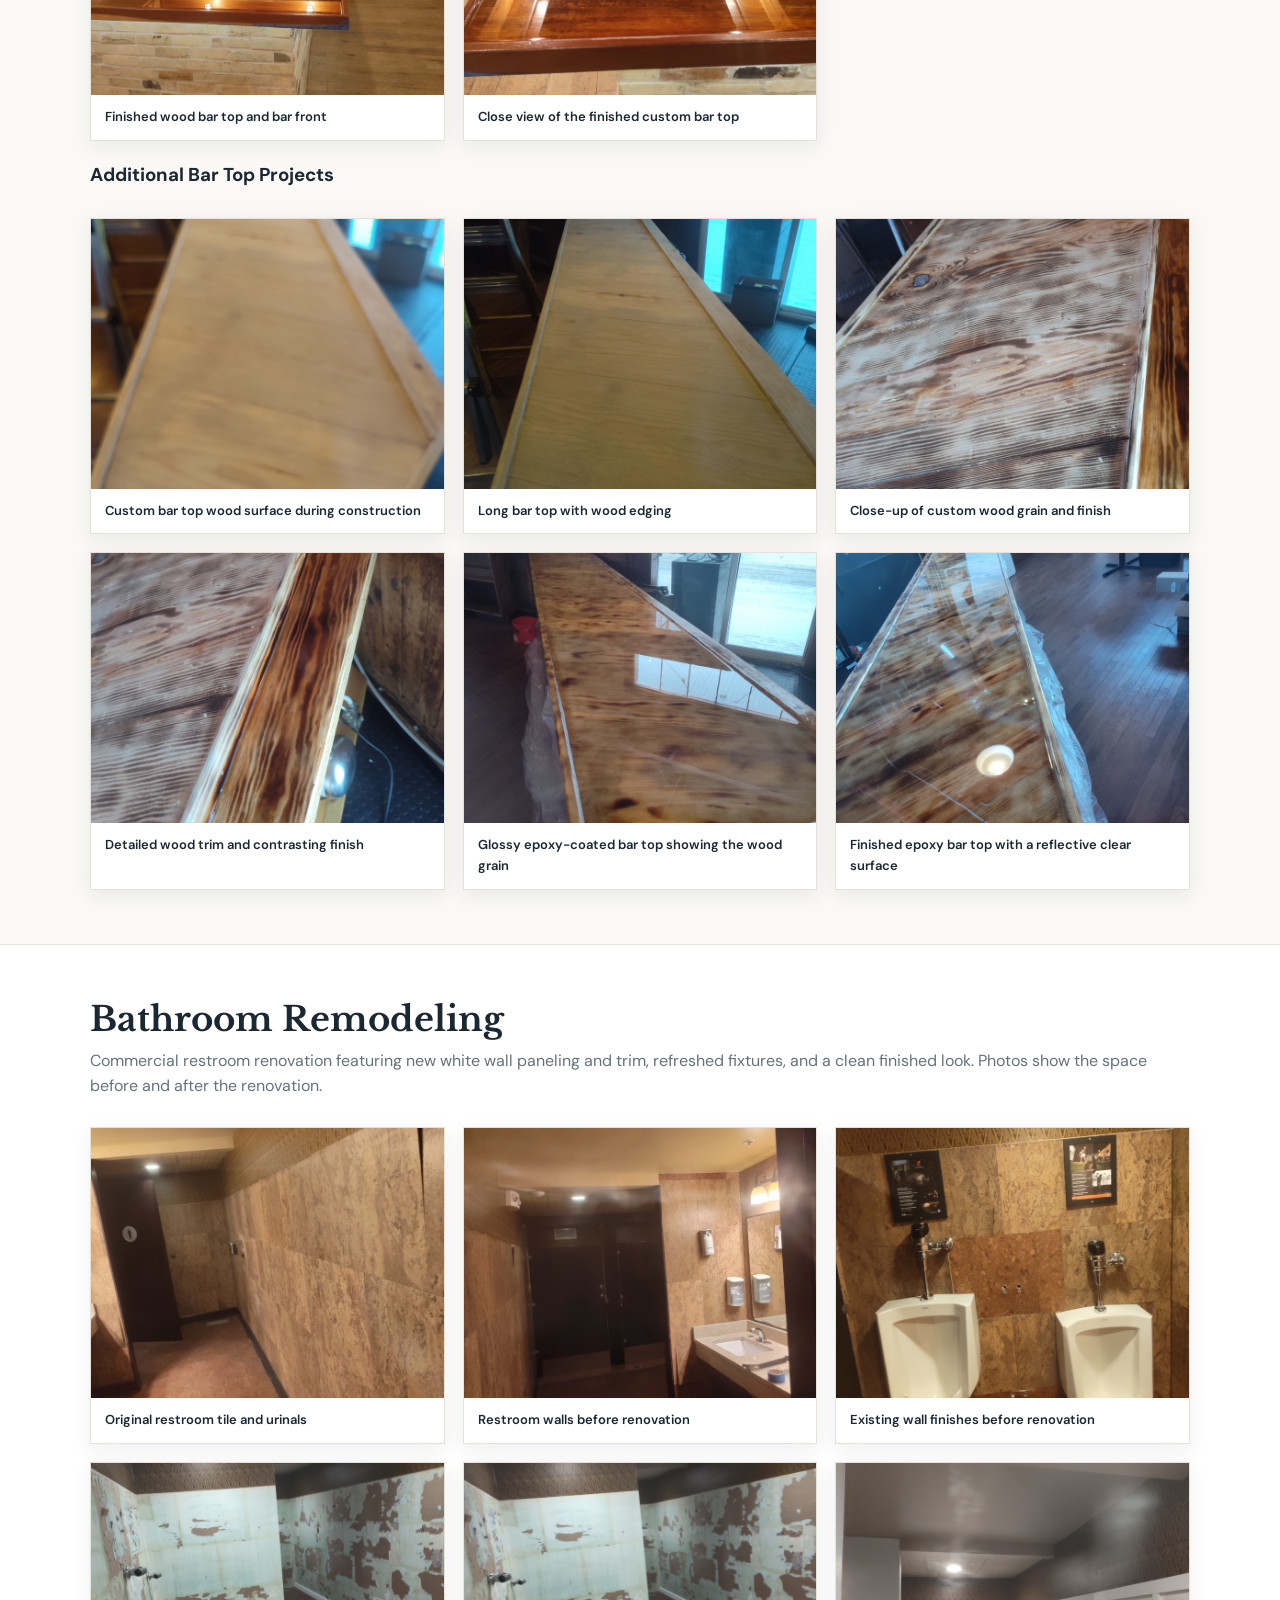
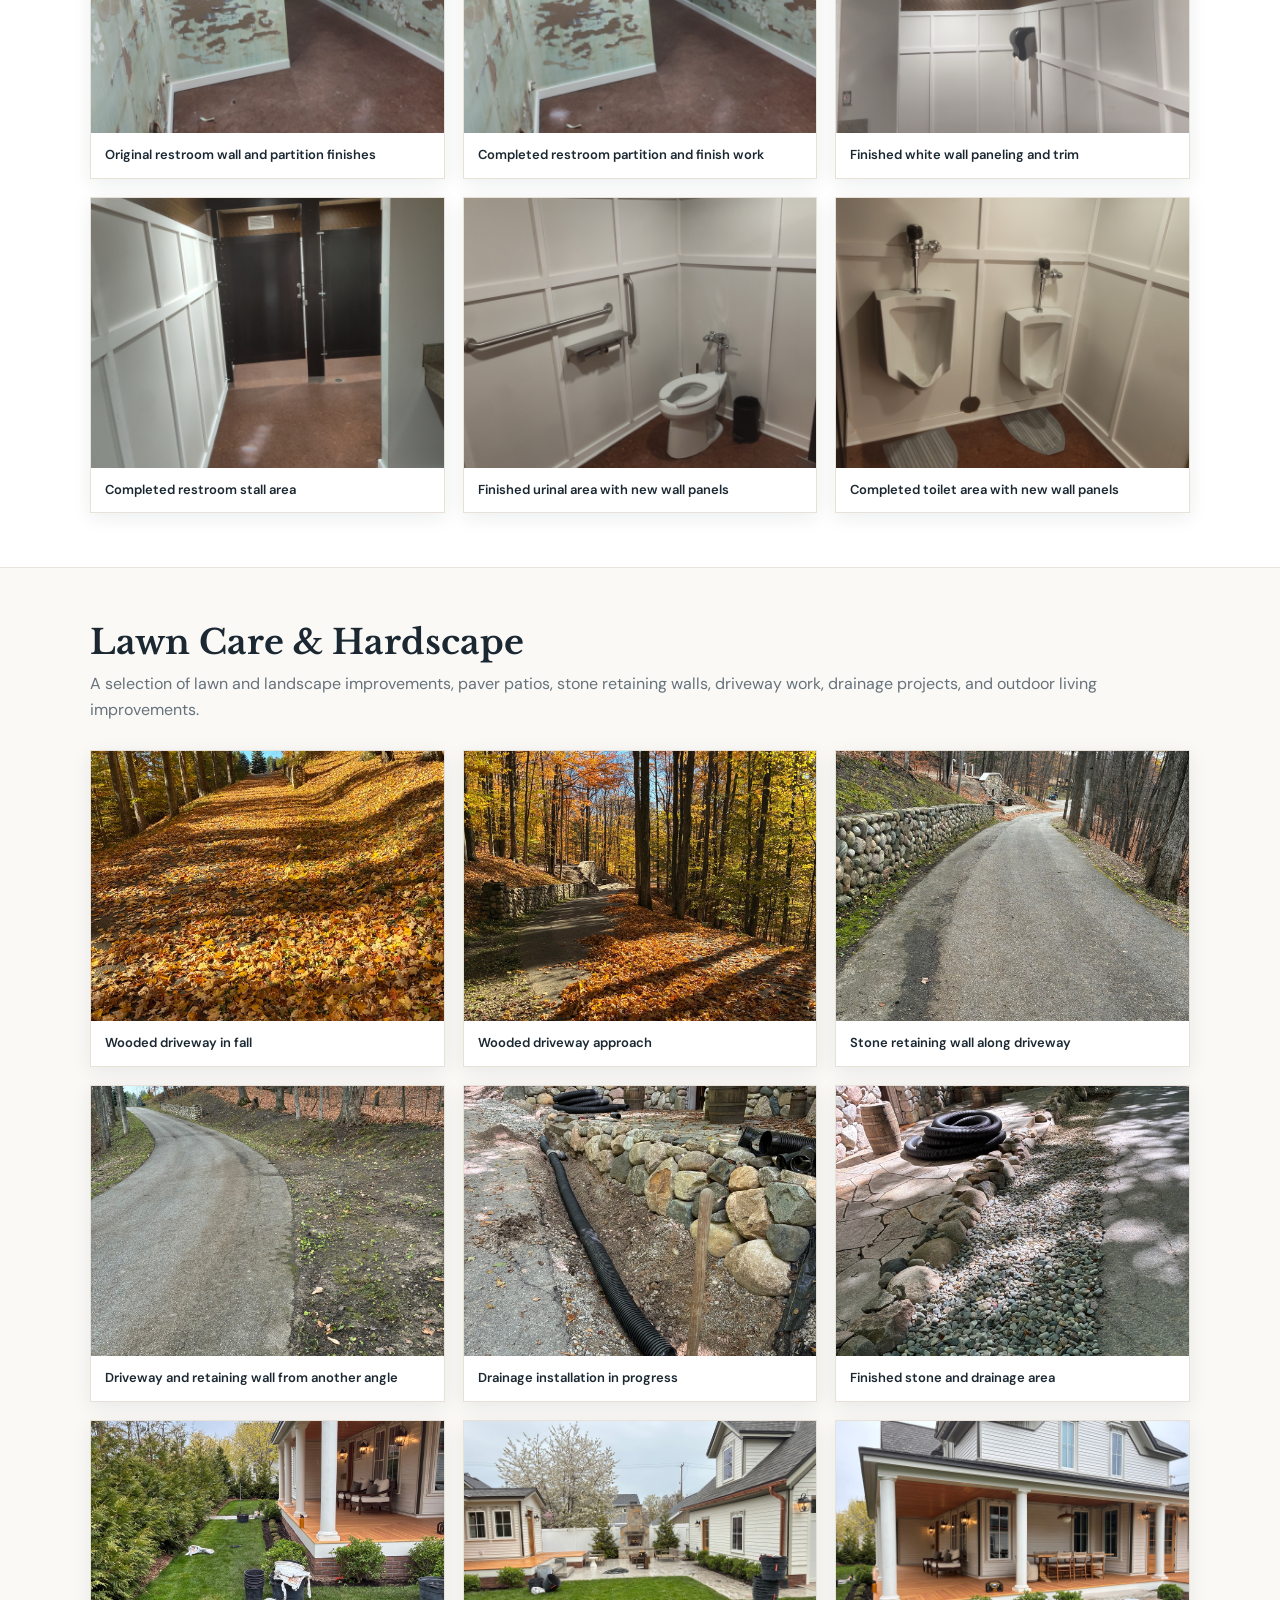
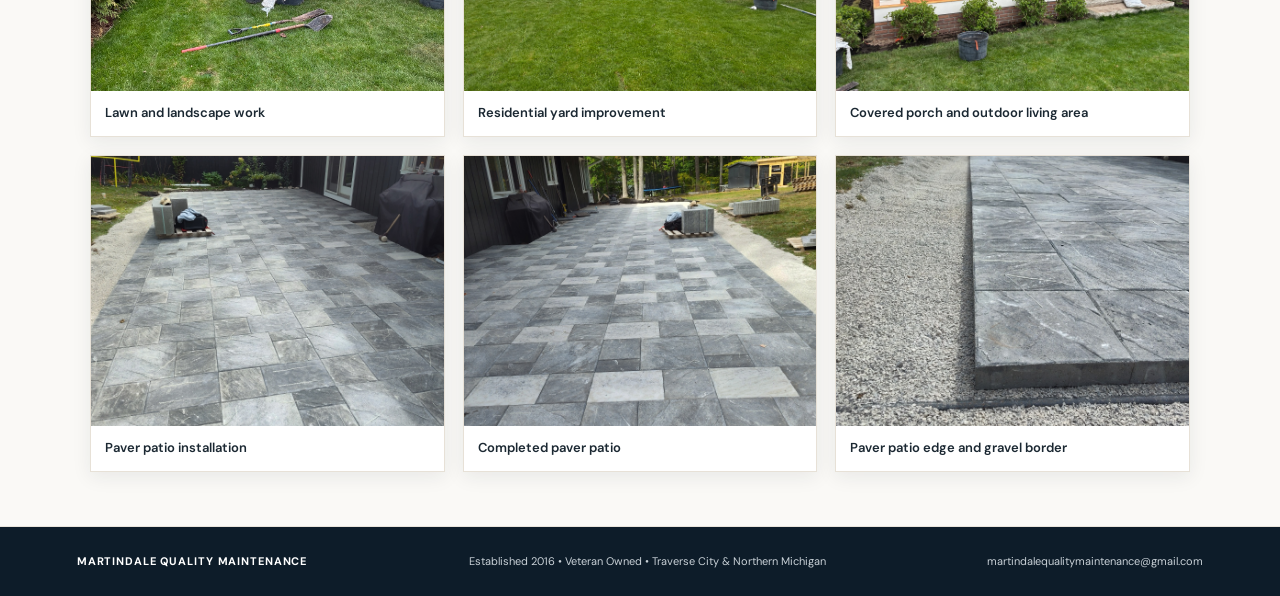
==== commit 00d31c20: "Add files via upload" ====
--- a/our-work.html
+++ b/our-work.html
@@ -6,12 +6,12 @@
 <title>Our Work | Martindale Quality Maintenance</title><link rel="stylesheet" href="styles.css">
 </head>
 <body>
-<header class="gallery-page-hero"><div class="section-kicker">MARTINDALE QUALITY MAINTENANCE · ESTABLISHED 2016</div><h1>Our Work</h1><p>A selection of bathroom remodeling, outdoor improvements, stonework, drainage, and property projects.</p></header>
+<header class="gallery-page-hero"><div class="section-kicker">MARTINDALE QUALITY MAINTENANCE · ESTABLISHED 2016</div><h1>Our Work</h1><p>Browse photos of completed home improvements, custom woodwork, epoxy bar tops, bathroom remodeling, and outdoor projects.</p></header>
 <nav class="gallery-page-nav" aria-label="Gallery navigation"><a href="index.html">Home</a><a href="index.html#services">Services</a><a href="index.html#about">About Us</a><a href="index.html#contact">Request an Estimate</a></nav>
 <main>
 
 
-<section class="project-section" id="wood-paneling"><h2>Custom Wood Paneling &amp; Door Installation</h2>
+<section class="project-section" id="home-improvements"><h2>Home Improvements — Custom Wood Paneling &amp; Door Installation</h2>
 <p>Interior improvement featuring custom horizontal wood paneling, matching trim, and a solid wood door. Photos show the project during installation and the finished stained woodwork.</p>
 <div class="work-photo-grid">
 <figure class="work-photo"><img src="project-photos/wood-paneling-finished-01.jpeg" alt="Finished stained wood paneling and matching wood door" loading="lazy"><figcaption>Finished stained wood paneling and matching door</figcaption></figure>
--- a/styles.css
+++ b/styles.css
@@ -6,7 +6,7 @@
 .services{background:#faf9f6}.section-heading{display:flex;justify-content:space-between;align-items:end;gap:30px;margin-bottom:35px}.section-heading p{max-width:370px;color:var(--muted);font-size:14px}.cards{display:grid;grid-template-columns:repeat(3,1fr);gap:16px}.card{background:white;border:1px solid #e8e3da;padding:28px;min-height:190px}.card-icon{font-size:30px;color:#a57e4e}.card h3{font:700 17px 'Libre Baskerville',serif;margin:12px 0 8px}.card p{font-size:13px;color:var(--muted);margin:0}
 .about-band{background:var(--navy);color:#fff;padding:75px 9vw}.about-inner{max-width:1000px;margin:auto;display:grid;grid-template-columns:190px 1fr;gap:55px;align-items:center}.about-mark{height:160px;width:160px;border:2px solid var(--gold);display:grid;place-items:center;font:700 38px 'Libre Baskerville',serif;position:relative}.about-mark span{position:absolute;bottom:20px;font-size:16px;color:var(--gold)}.about-inner h2{font:700 36px/1.2 'Libre Baskerville',serif;margin:12px 0}.about-inner p{max-width:680px;color:#d3dce2;font-size:14px}.text-link{display:inline-block;color:#e0bd8c;font-weight:700;font-size:13px;margin-top:10px}
 .work{text-align:center}.gallery-note{color:var(--muted);font-size:14px}.gallery-grid{display:grid;grid-template-columns:repeat(3,1fr);gap:14px;margin-top:30px}.gallery-tile{height:220px;display:flex;align-items:end;padding:18px;text-align:left;color:#fff;font-weight:700;transition:transform .18s ease,box-shadow .18s ease;cursor:pointer}.gallery-tile:hover,.gallery-tile:focus-visible{transform:translateY(-4px);box-shadow:0 10px 24px rgba(0,0,0,.18)}.gallery-tile b{display:block;font-size:11px;letter-spacing:.08em;text-transform:uppercase;color:#f0d1a4;margin-top:7px}
-.tile-one{background:linear-gradient(0deg,rgba(10,24,34,.82),transparent 75%),url("project-photos/bar-top-epoxy-04.jpeg") center/cover}
+.tile-one{background:linear-gradient(0deg,rgba(10,24,34,.82),transparent 75%),url("project-photos/wood-paneling-finished-01.jpeg") center/cover}
 .tile-two{background:linear-gradient(0deg,rgba(10,24,34,.82),transparent 75%),url("project-photos/bathroom-remodel-06.jpeg") center/cover}
 .tile-three{background:linear-gradient(0deg,rgba(10,24,34,.82),transparent 75%),url("project-photos/paver-patio-completed-wide.jpeg") center/cover}
 .contact-section{background:#eae5db;padding:80px max(8vw,26px);display:grid;grid-template-columns:1fr 1fr;gap:70px}.contact-copy>p{color:var(--muted);max-width:420px}.contact-detail{margin-top:22px;display:flex;flex-direction:column}.contact-detail small{font-size:10px;letter-spacing:.18em;color:#987348;font-weight:700}.contact-detail a,.contact-detail span{font-weight:700}.estimate-form{background:#fff;padding:30px;display:grid;gap:14px}.estimate-form label{display:grid;gap:6px;font-size:12px;font-weight:700}.estimate-form input,.estimate-form select,.estimate-form textarea{width:100%;border:1px solid #d9d7d1;padding:12px;font:14px 'DM Sans',sans-serif;background:#fff;color:var(--ink)}.estimate-form textarea{resize:vertical}.button{display:inline-flex;align-items:center;justify-content:center;padding:14px 22px;font:700 13px 'DM Sans',sans-serif;letter-spacing:.04em;border:1px solid transparent;cursor:pointer}.button-light{background:var(--gold);color:#172635}.button-light:hover{background:#d8b783}.estimate-form .button{width:100%;border:0}.form-hint{font-size:10px;color:#777;margin:0}footer{background:#0d1c29;color:#c9d1d7;padding:26px 6vw;display:flex;justify-content:space-between;gap:15px;flex-wrap:wrap;font-size:11px}.footer-brand{font-weight:700;letter-spacing:.08em;color:white}
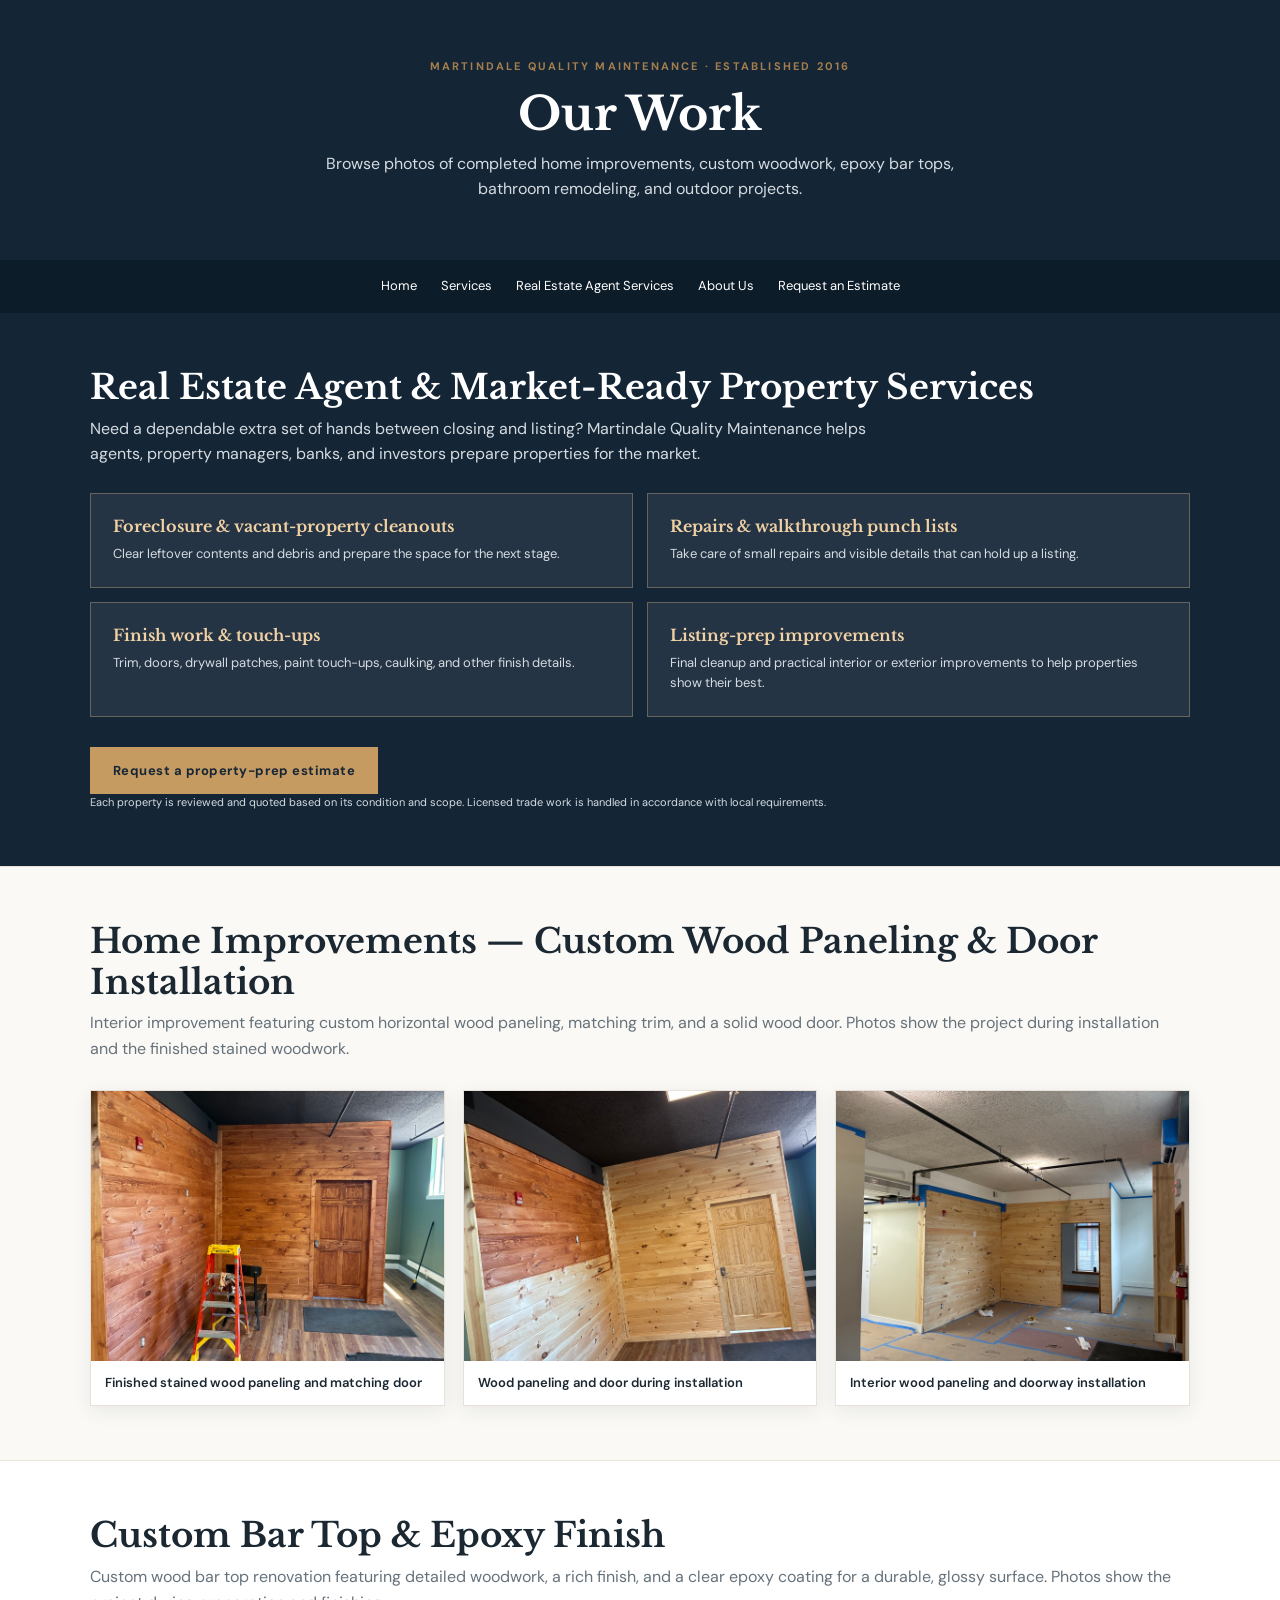
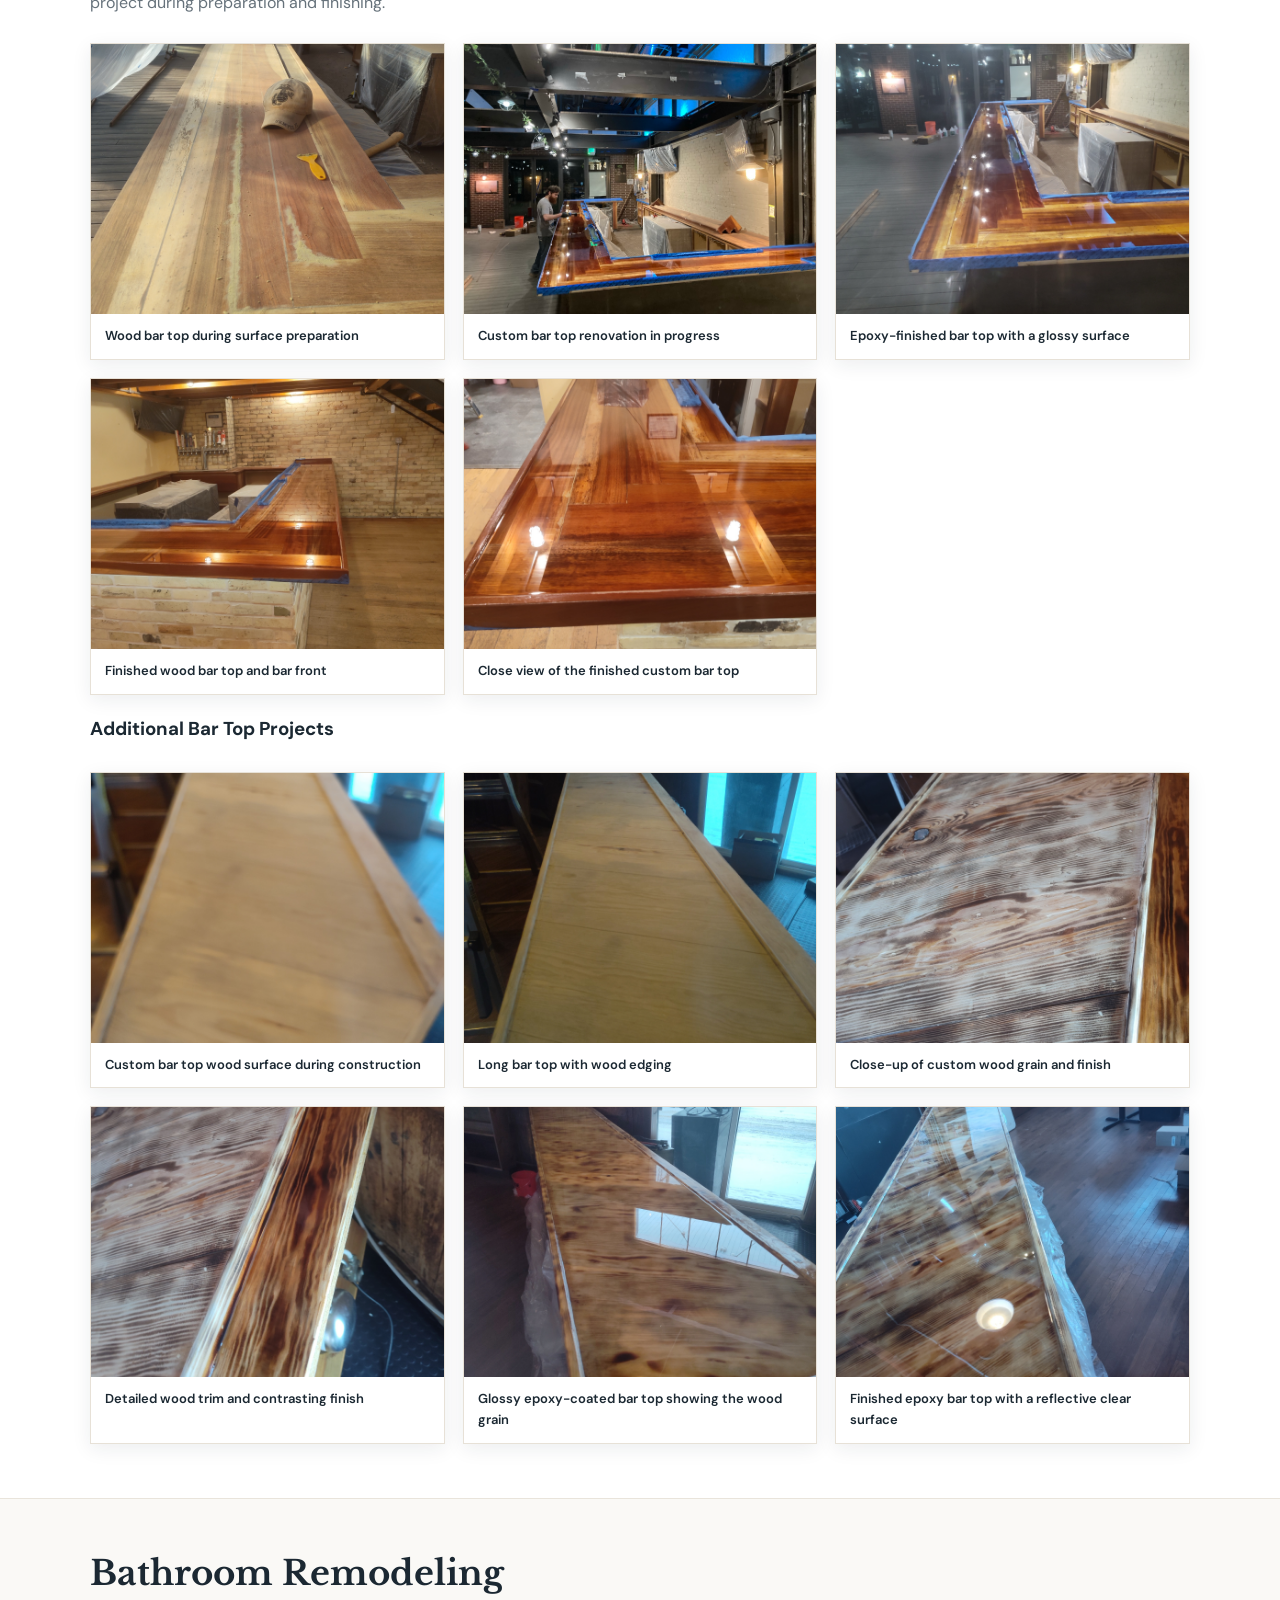
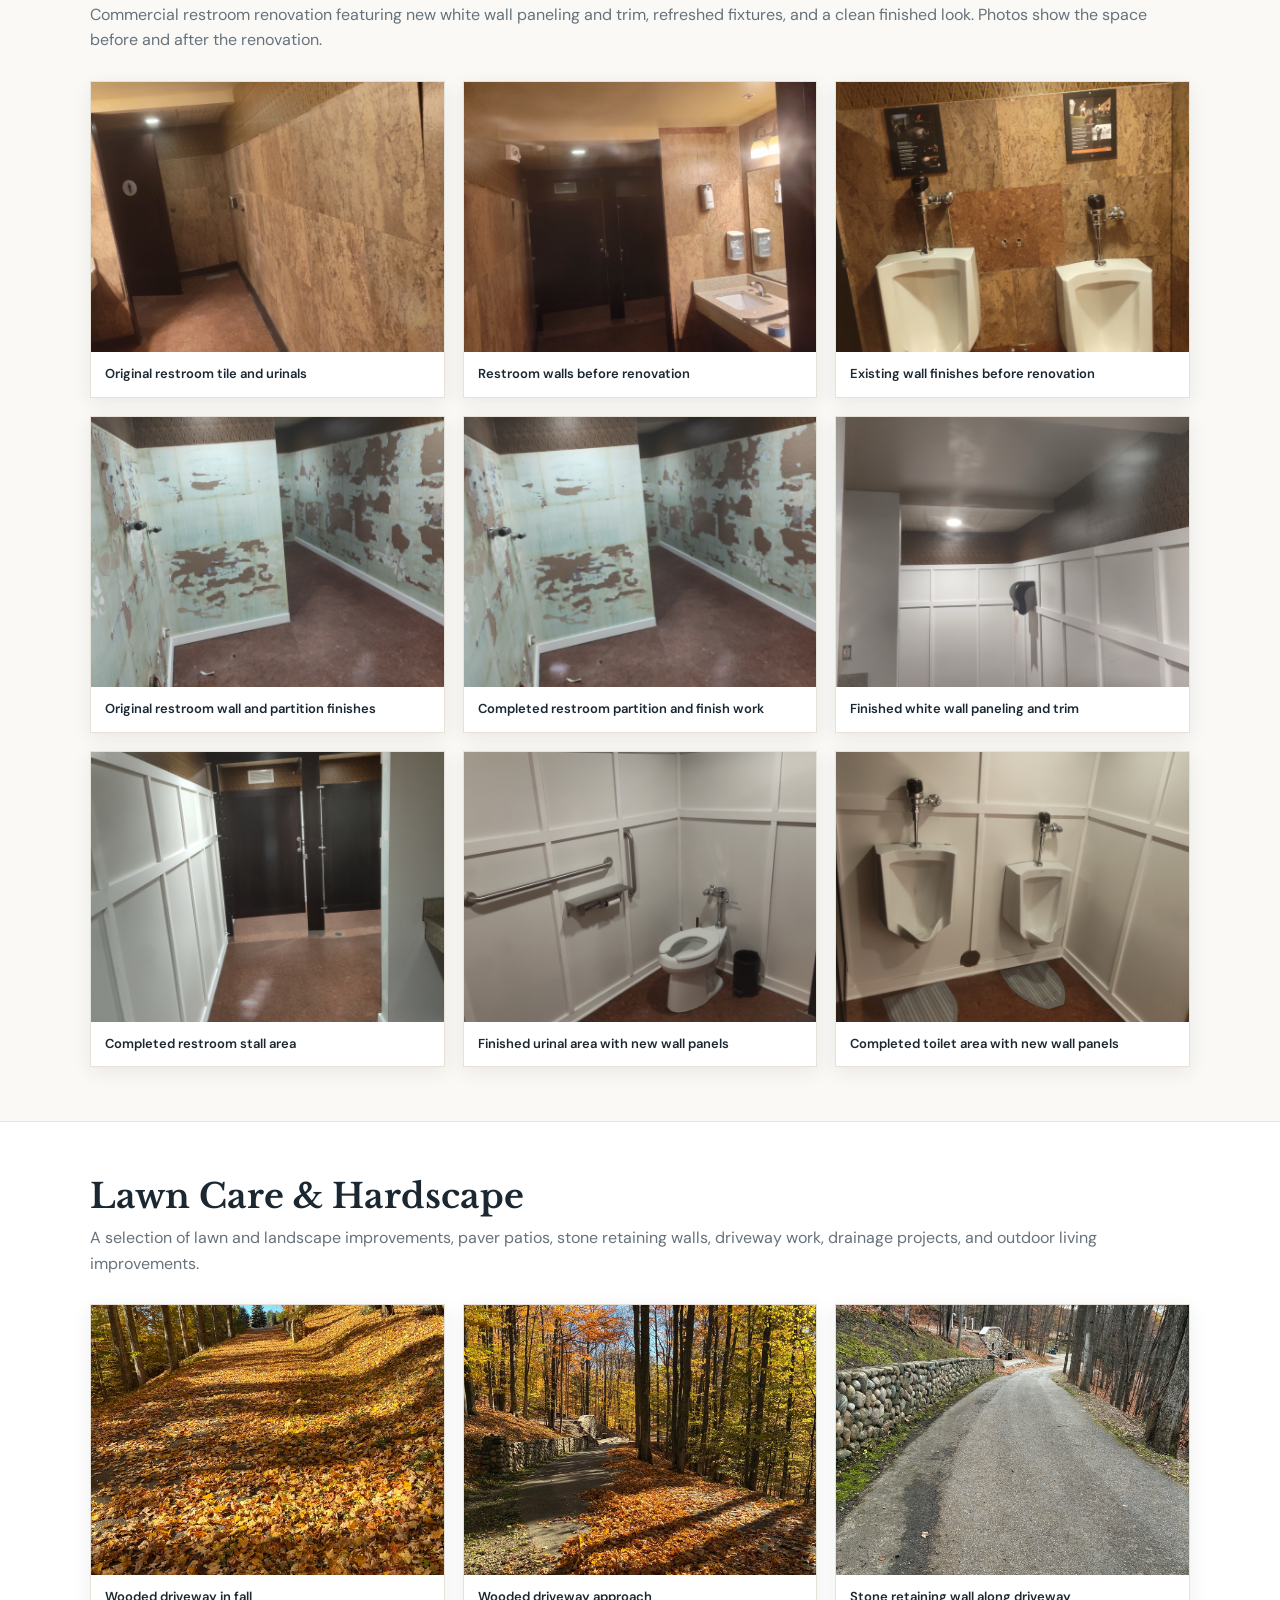
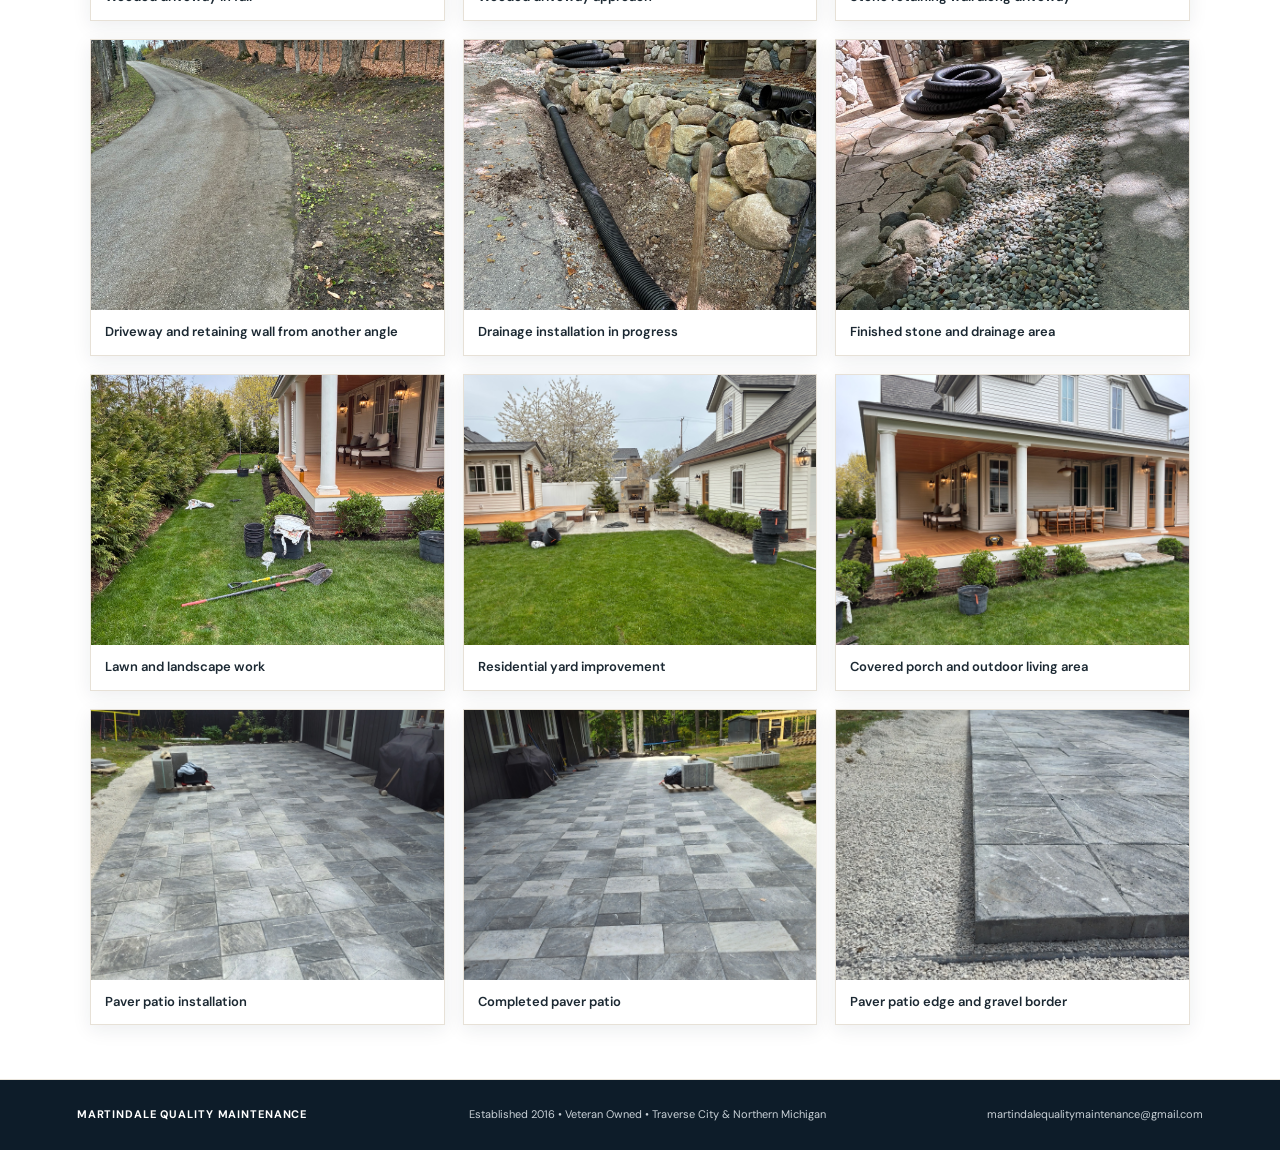
==== commit 95bf35c0: "Add files via upload" ====
--- a/our-work.html
+++ b/our-work.html
@@ -7,9 +7,21 @@
 </head>
 <body>
 <header class="gallery-page-hero"><div class="section-kicker">MARTINDALE QUALITY MAINTENANCE · ESTABLISHED 2016</div><h1>Our Work</h1><p>Browse photos of completed home improvements, custom woodwork, epoxy bar tops, bathroom remodeling, and outdoor projects.</p></header>
-<nav class="gallery-page-nav" aria-label="Gallery navigation"><a href="index.html">Home</a><a href="index.html#services">Services</a><a href="index.html#about">About Us</a><a href="index.html#contact">Request an Estimate</a></nav>
+<nav class="gallery-page-nav" aria-label="Gallery navigation"><a href="index.html">Home</a><a href="index.html#services">Services</a><a href="index.html#real-estate-services">Real Estate Agent Services</a><a href="index.html#about">About Us</a><a href="index.html#contact">Request an Estimate</a></nav>
 <main>
 
+<section class="project-section agent-gallery-intro" id="real-estate-agent-work">
+  <h2>Real Estate Agent &amp; Market-Ready Property Services</h2>
+  <p>Need a dependable extra set of hands between closing and listing? Martindale Quality Maintenance helps agents, property managers, banks, and investors prepare properties for the market.</p>
+  <div class="agent-service-grid gallery-agent-grid">
+    <div><h3>Foreclosure &amp; vacant-property cleanouts</h3><p>Clear leftover contents and debris and prepare the space for the next stage.</p></div>
+    <div><h3>Repairs &amp; walkthrough punch lists</h3><p>Take care of small repairs and visible details that can hold up a listing.</p></div>
+    <div><h3>Finish work &amp; touch-ups</h3><p>Trim, doors, drywall patches, paint touch-ups, caulking, and other finish details.</p></div>
+    <div><h3>Listing-prep improvements</h3><p>Final cleanup and practical interior or exterior improvements to help properties show their best.</p></div>
+  </div>
+  <a class="button button-light" href="index.html#contact">Request a property-prep estimate</a>
+  <p class="agent-note">Each property is reviewed and quoted based on its condition and scope. Licensed trade work is handled in accordance with local requirements.</p>
+</section>
 
 <section class="project-section" id="home-improvements"><h2>Home Improvements — Custom Wood Paneling &amp; Door Installation</h2>
 <p>Interior improvement featuring custom horizontal wood paneling, matching trim, and a solid wood door. Photos show the project during installation and the finished stained woodwork.</p>
--- a/styles.css
+++ b/styles.css
@@ -26,3 +26,19 @@
 .project-section>p{color:var(--muted);margin:0}
 @media(max-width:800px){.work-photo-grid{grid-template-columns:repeat(2,minmax(0,1fr))}.work-photo img{height:220px}}
 @media(max-width:540px){.work-photo-grid{grid-template-columns:1fr}.work-photo img{height:auto;max-height:420px}}
+
+
+/* Real estate agent specialty section */
+.agent-band{background:#142536;color:#fff;padding:76px max(8vw,26px)}
+.agent-inner{max-width:1050px;margin:0 auto}
+.agent-inner h2{font:700 clamp(30px,4vw,42px)/1.2 'Libre Baskerville',Georgia,serif;margin:12px 0}
+.agent-lead{max-width:760px;color:#d5dce1;margin:0 0 28px}
+.agent-service-grid{display:grid;grid-template-columns:repeat(2,minmax(0,1fr));gap:14px;margin:26px 0 30px}
+.agent-service-grid>div{padding:22px;background:rgba(255,255,255,.07);border:1px solid rgba(224,189,140,.35)}
+.agent-service-grid h3{font:700 16px 'Libre Baskerville',Georgia,serif;margin:0 0 8px;color:#f0d1a4}
+.agent-service-grid p{font-size:13px;color:#d5dce1;margin:0}
+.agent-note{font-size:11px;color:#aebbc4;margin:16px 0 0}
+.agent-gallery-intro{background:#142536;color:#fff}
+.agent-gallery-intro>p{color:#d5dce1;max-width:800px}
+.gallery-agent-grid>div{background:rgba(255,255,255,.07)}
+@media(max-width:650px){.agent-service-grid{grid-template-columns:1fr}.agent-band{padding:58px 22px}}
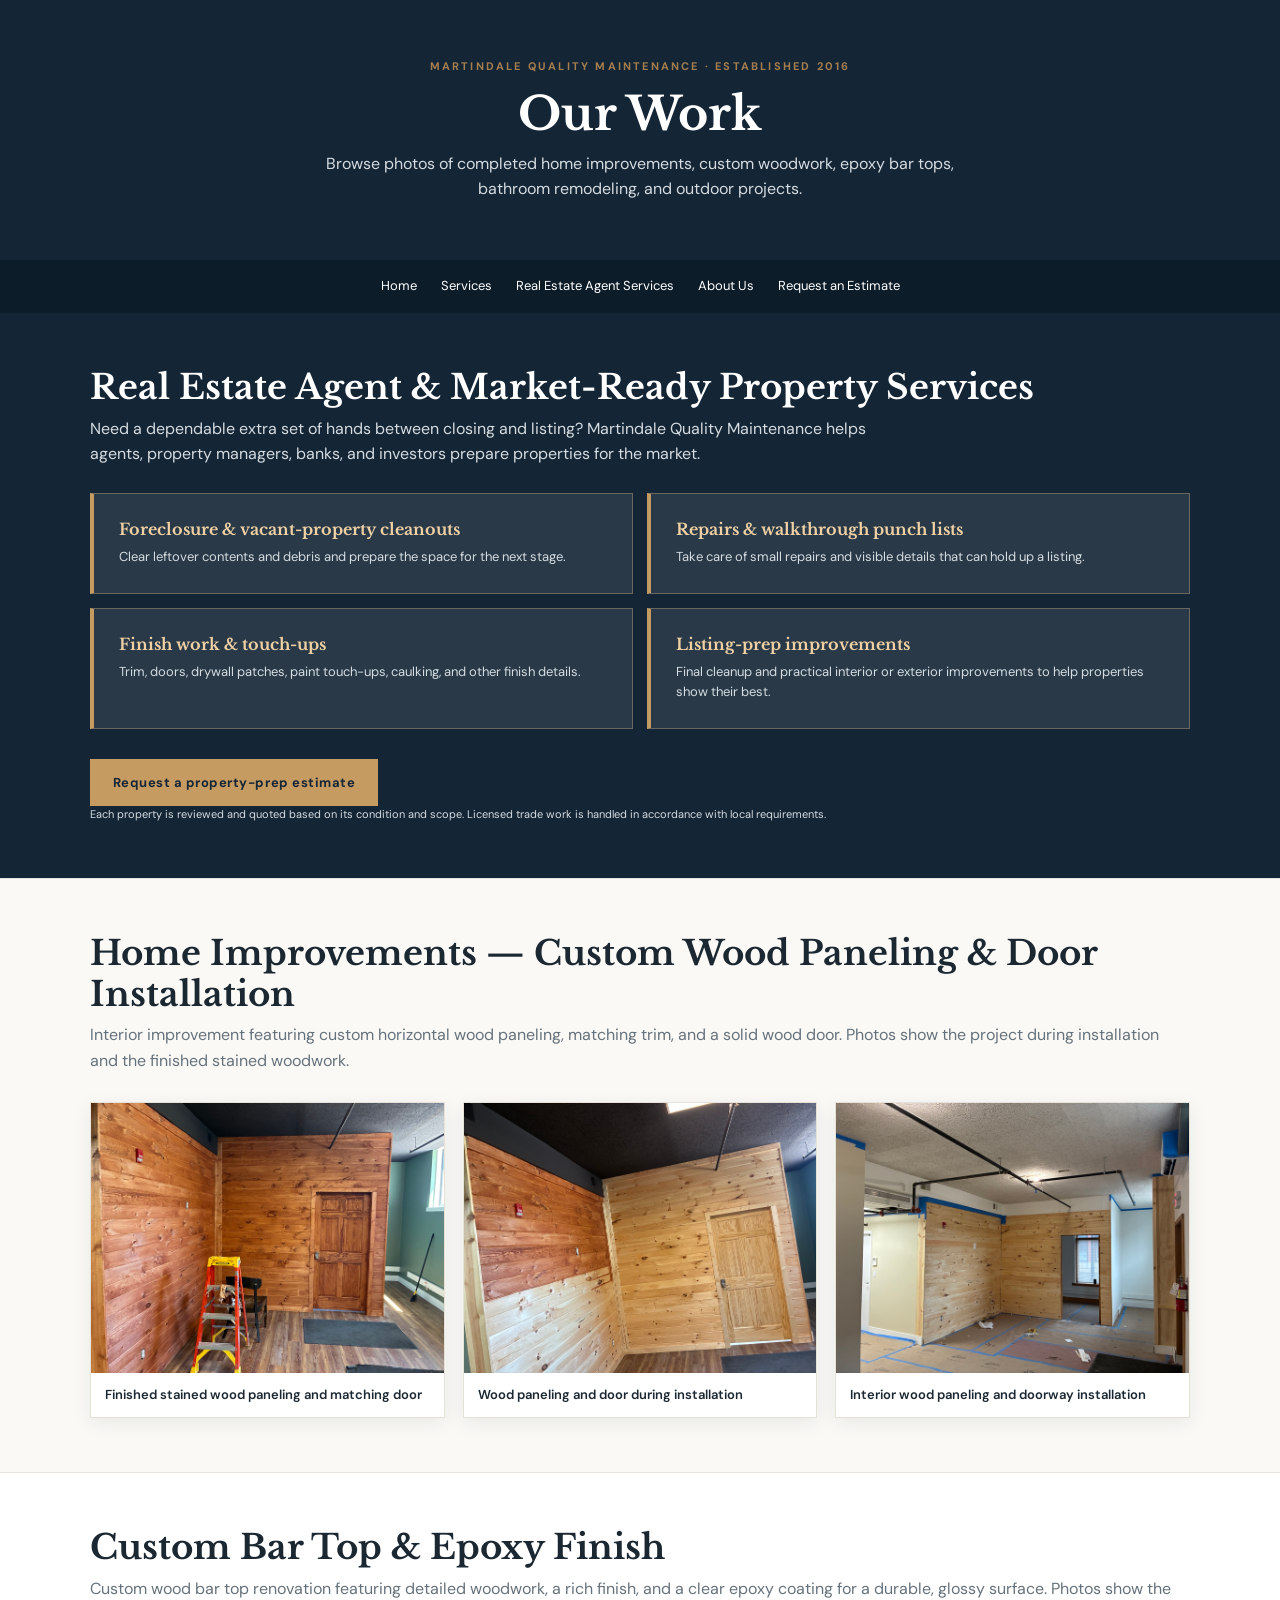
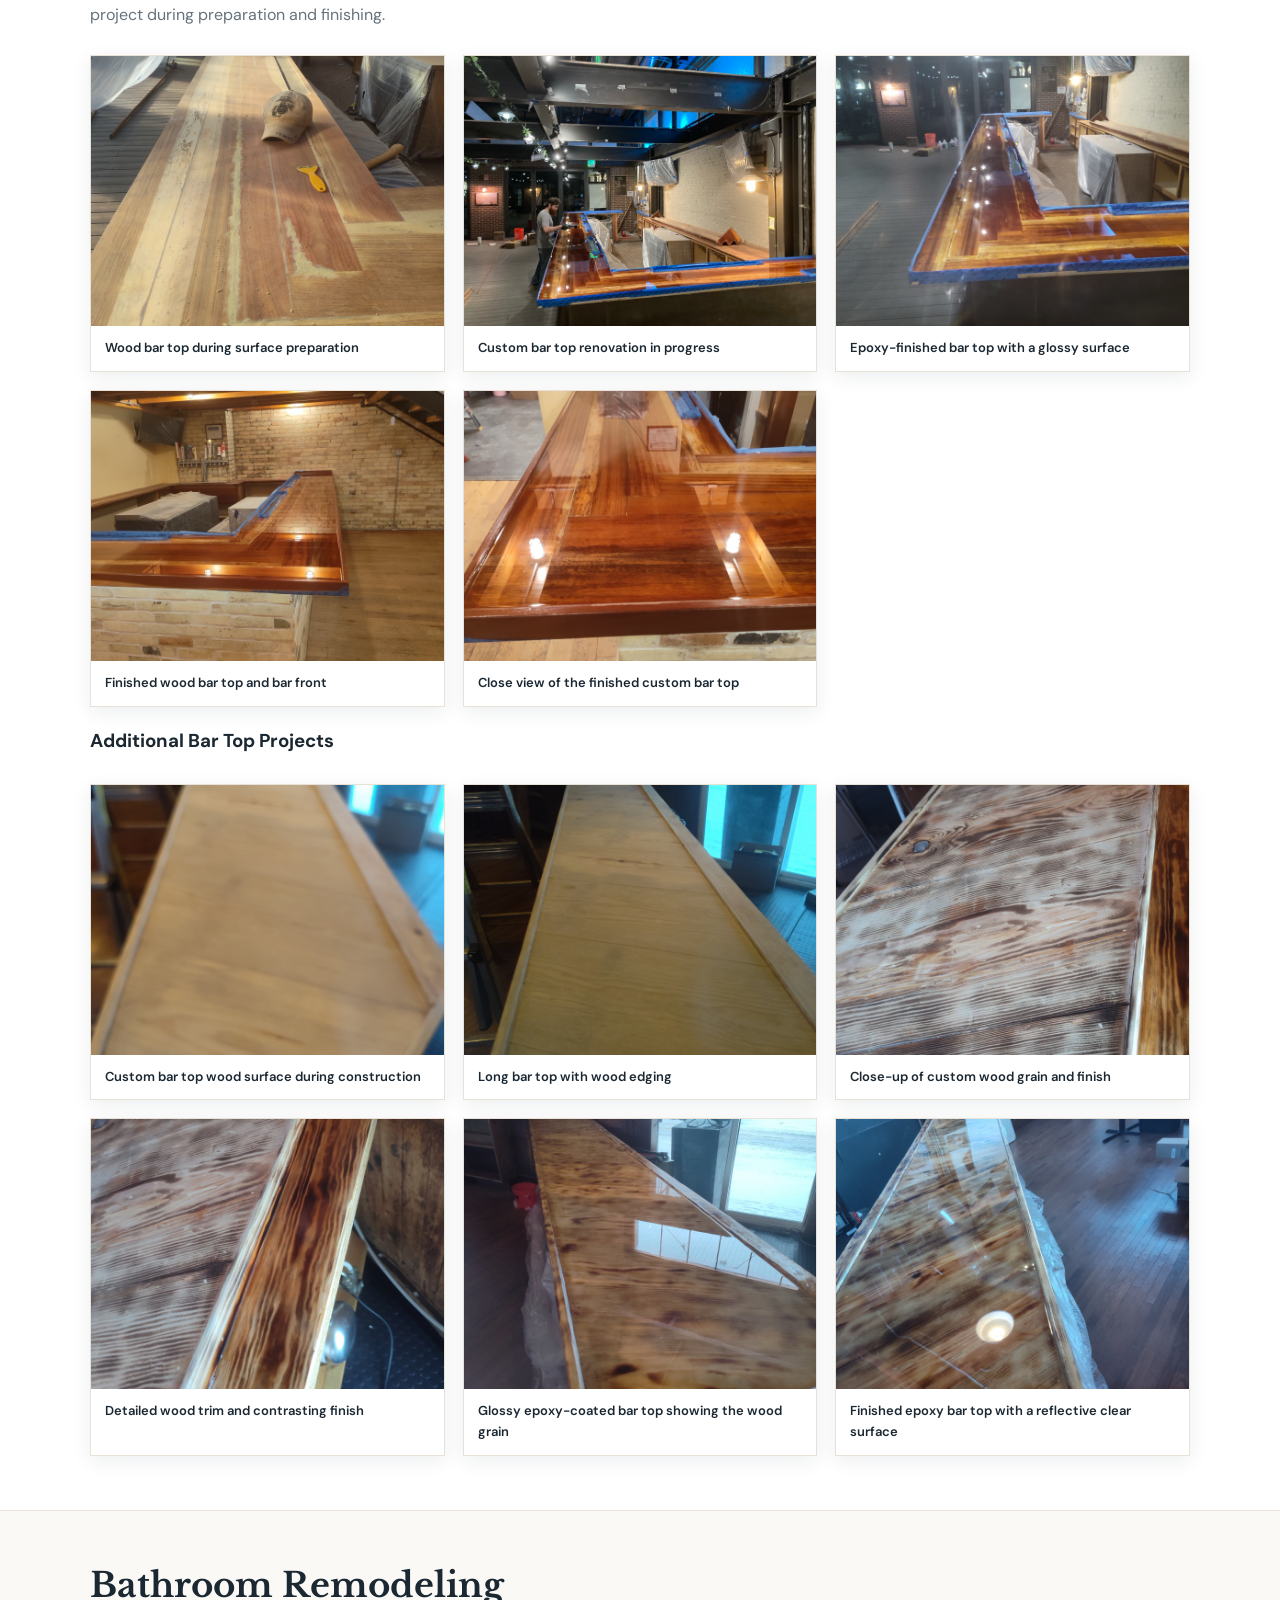
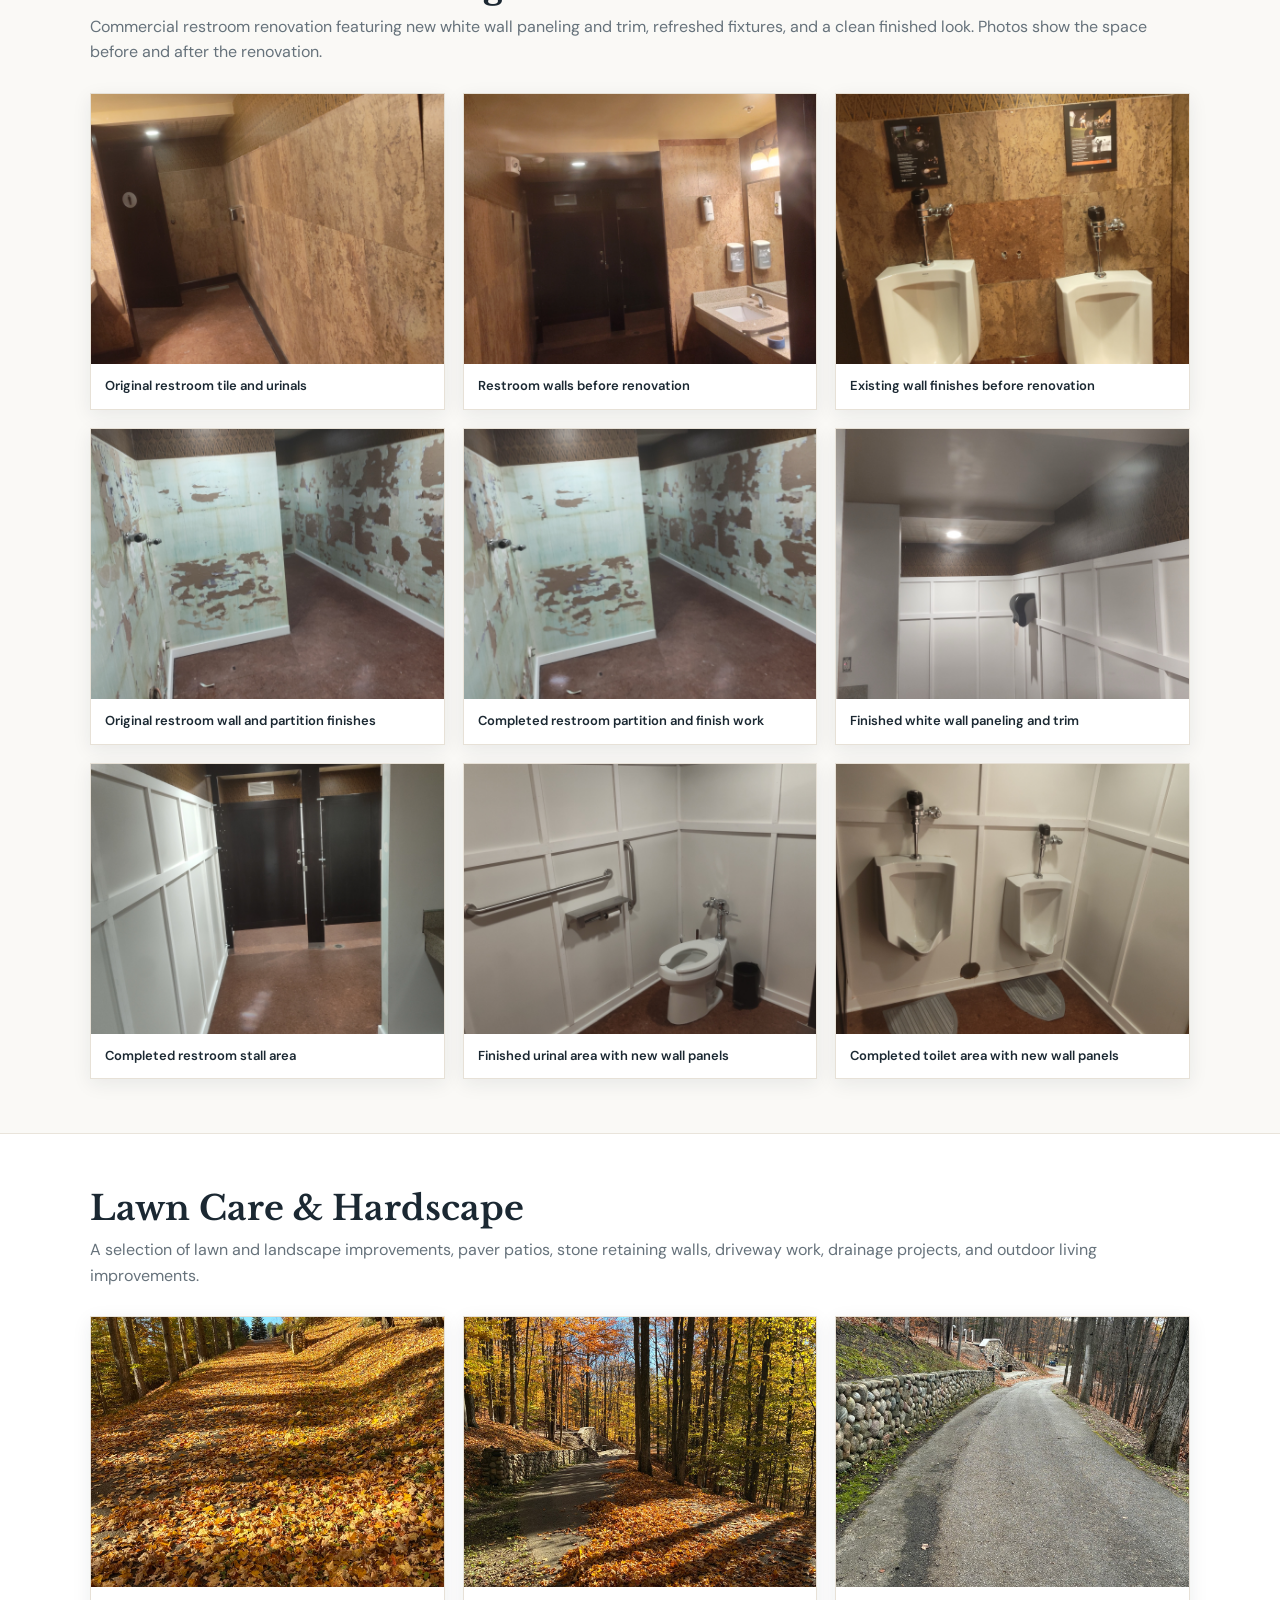
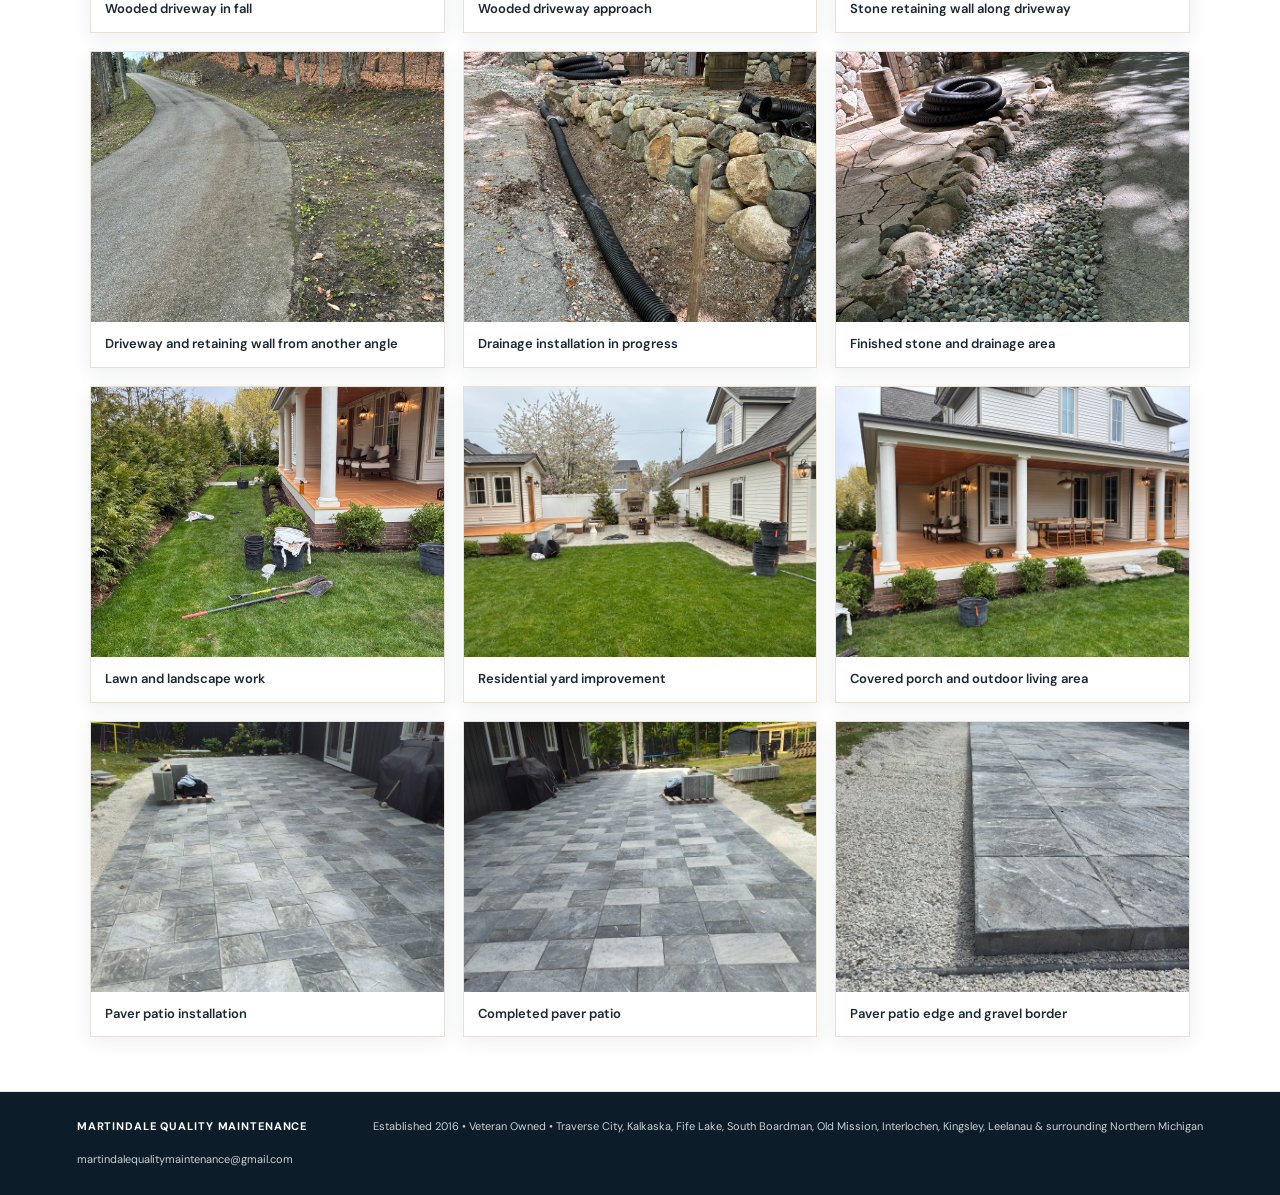
==== commit c46e39a2: "Add files via upload" ====
--- a/our-work.html
+++ b/our-work.html
@@ -49,5 +49,5 @@
 <figure class="work-photo"><img src="project-photos/bathroom-remodel-01.jpeg" alt="Original restroom tile and urinals" loading="lazy"><figcaption>Original restroom tile and urinals</figcaption></figure><figure class="work-photo"><img src="project-photos/bathroom-remodel-02.jpeg" alt="Restroom walls before renovation" loading="lazy"><figcaption>Restroom walls before renovation</figcaption></figure><figure class="work-photo"><img src="project-photos/bathroom-remodel-03.jpeg" alt="Existing wall finishes before renovation" loading="lazy"><figcaption>Existing wall finishes before renovation</figcaption></figure><figure class="work-photo"><img src="project-photos/bathroom-remodel-04.jpeg" alt="Original restroom wall and partition finishes" loading="lazy"><figcaption>Original restroom wall and partition finishes</figcaption></figure><figure class="work-photo"><img src="project-photos/bathroom-remodel-05.jpeg" alt="Completed restroom partition and finish work" loading="lazy"><figcaption>Completed restroom partition and finish work</figcaption></figure><figure class="work-photo"><img src="project-photos/bathroom-remodel-06.jpeg" alt="Finished white wall paneling and trim" loading="lazy"><figcaption>Finished white wall paneling and trim</figcaption></figure><figure class="work-photo"><img src="project-photos/bathroom-remodel-07.jpeg" alt="Completed restroom stall area" loading="lazy"><figcaption>Completed restroom stall area</figcaption></figure><figure class="work-photo"><img src="project-photos/bathroom-remodel-08.jpeg" alt="Finished urinal area with new wall panels" loading="lazy"><figcaption>Finished urinal area with new wall panels</figcaption></figure><figure class="work-photo"><img src="project-photos/bathroom-remodel-09.jpeg" alt="Completed toilet area with new wall panels" loading="lazy"><figcaption>Completed toilet area with new wall panels</figcaption></figure></div></section>
 <section class="project-section" id="outdoor-living"><h2>Lawn Care &amp; Hardscape</h2><p>A selection of lawn and landscape improvements, paver patios, stone retaining walls, driveway work, drainage projects, and outdoor living improvements.</p><div class="work-photo-grid"><figure class="work-photo"><img src="project-photos/wooded-driveway-fall-01.jpeg" alt="Wooded driveway in fall" loading="lazy"><figcaption>Wooded driveway in fall</figcaption></figure><figure class="work-photo"><img src="project-photos/wooded-driveway-fall-02.jpeg" alt="Wooded driveway approach" loading="lazy"><figcaption>Wooded driveway approach</figcaption></figure><figure class="work-photo"><img src="project-photos/stone-retaining-wall-driveway-01.jpeg" alt="Stone retaining wall along driveway" loading="lazy"><figcaption>Stone retaining wall along driveway</figcaption></figure><figure class="work-photo"><img src="project-photos/stone-retaining-wall-driveway-02.jpeg" alt="Driveway and retaining wall from another angle" loading="lazy"><figcaption>Driveway and retaining wall from another angle</figcaption></figure><figure class="work-photo"><img src="project-photos/drainage-installation-01.jpeg" alt="Drainage installation in progress" loading="lazy"><figcaption>Drainage installation in progress</figcaption></figure><figure class="work-photo"><img src="project-photos/stone-drainage-finish-01.jpeg" alt="Finished stone and drainage area" loading="lazy"><figcaption>Finished stone and drainage area</figcaption></figure><figure class="work-photo"><img src="project-photos/landscape-lawn-work-01.jpeg" alt="Lawn and landscape work" loading="lazy"><figcaption>Lawn and landscape work</figcaption></figure><figure class="work-photo"><img src="project-photos/landscape-yard-project-01.jpeg" alt="Residential yard improvement" loading="lazy"><figcaption>Residential yard improvement</figcaption></figure><figure class="work-photo"><img src="project-photos/covered-porch-project.jpeg" alt="Covered porch and outdoor living area" loading="lazy"><figcaption>Covered porch and outdoor living area</figcaption></figure><figure class="work-photo"><img src="project-photos/paver-patio-project.jpeg" alt="Paver patio installation" loading="lazy"><figcaption>Paver patio installation</figcaption></figure><figure class="work-photo"><img src="project-photos/paver-patio-completed-wide.jpeg" alt="Completed large-format paver patio beside a dark-sided home" loading="lazy"><figcaption>Completed paver patio</figcaption></figure><figure class="work-photo"><img src="project-photos/paver-patio-edge-detail.jpeg" alt="Close view of paver patio edge and gravel border" loading="lazy"><figcaption>Paver patio edge and gravel border</figcaption></figure></div></section>
 </main>
-<footer><a class="footer-brand" href="index.html">MARTINDALE QUALITY MAINTENANCE</a><span>Established 2016 • Veteran Owned • Traverse City &amp; Northern Michigan</span><a href="mailto:martindalequalitymaintenance@gmail.com">martindalequalitymaintenance@gmail.com</a></footer>
+<footer><a class="footer-brand" href="index.html">MARTINDALE QUALITY MAINTENANCE</a><span>Established 2016 • Veteran Owned • Traverse City, Kalkaska, Fife Lake, South Boardman, Old Mission, Interlochen, Kingsley, Leelanau &amp; surrounding Northern Michigan</span><a href="mailto:martindalequalitymaintenance@gmail.com">martindalequalitymaintenance@gmail.com</a></footer>
 </body></html>
--- a/styles.css
+++ b/styles.css
@@ -42,3 +42,20 @@
 .agent-gallery-intro>p{color:#d5dce1;max-width:800px}
 .gallery-agent-grid>div{background:rgba(255,255,255,.07)}
 @media(max-width:650px){.agent-service-grid{grid-template-columns:1fr}.agent-band{padding:58px 22px}}
+
+
+/* Expanded service-area line and high-visibility real estate agent callout */
+.agent-promo{display:flex;align-items:center;justify-content:space-between;gap:26px;padding:24px max(8vw,26px);background:linear-gradient(110deg,#0d1c29,#20394d);border-top:5px solid var(--gold);border-bottom:5px solid var(--gold);color:#fff}
+.agent-promo>div{display:grid;gap:5px}
+.agent-promo span{font-size:12px;font-weight:800;letter-spacing:.18em;color:#f0c98f}
+.agent-promo strong{font:700 clamp(16px,2vw,22px) 'Libre Baskerville',Georgia,serif}
+.agent-promo small{font-size:13px;color:#d5dce1}
+.agent-promo>a{display:inline-flex;align-items:center;justify-content:center;white-space:nowrap;padding:15px 22px;background:var(--gold);color:#142536;font-weight:800;border:2px solid #f0d1a4;box-shadow:0 4px 0 rgba(0,0,0,.25)}
+.agent-band{padding:88px max(8vw,26px);border-top:8px solid var(--gold);border-bottom:8px solid var(--gold);background:linear-gradient(135deg,#0d1c29 0%,#20394d 65%,#142536 100%)}
+.agent-inner>.section-kicker{display:inline-block;background:var(--gold);color:#142536;padding:12px 18px;font-size:14px;letter-spacing:.16em;border:2px solid #f0d1a4;box-shadow:0 5px 0 rgba(0,0,0,.2)}
+.agent-inner h2{font-size:clamp(36px,5vw,54px);margin:20px 0 14px}
+.agent-lead{font-size:17px;max-width:850px}
+.agent-service-grid>div{padding:25px;border-left:4px solid var(--gold);background:rgba(255,255,255,.09)}
+.agent-inner>.button{font-size:17px;padding:20px 32px;min-height:62px;min-width:min(100%,360px);box-shadow:0 5px 0 rgba(0,0,0,.25);border:2px solid #f0d1a4}
+.contact-detail span{max-width:760px;line-height:1.5}
+@media(max-width:700px){.agent-promo{align-items:stretch;flex-direction:column;padding:22px}.agent-promo>a{white-space:normal;text-align:center}.agent-inner>.button{width:100%;font-size:15px;padding:18px 16px}.agent-inner>.section-kicker{font-size:11px}}
